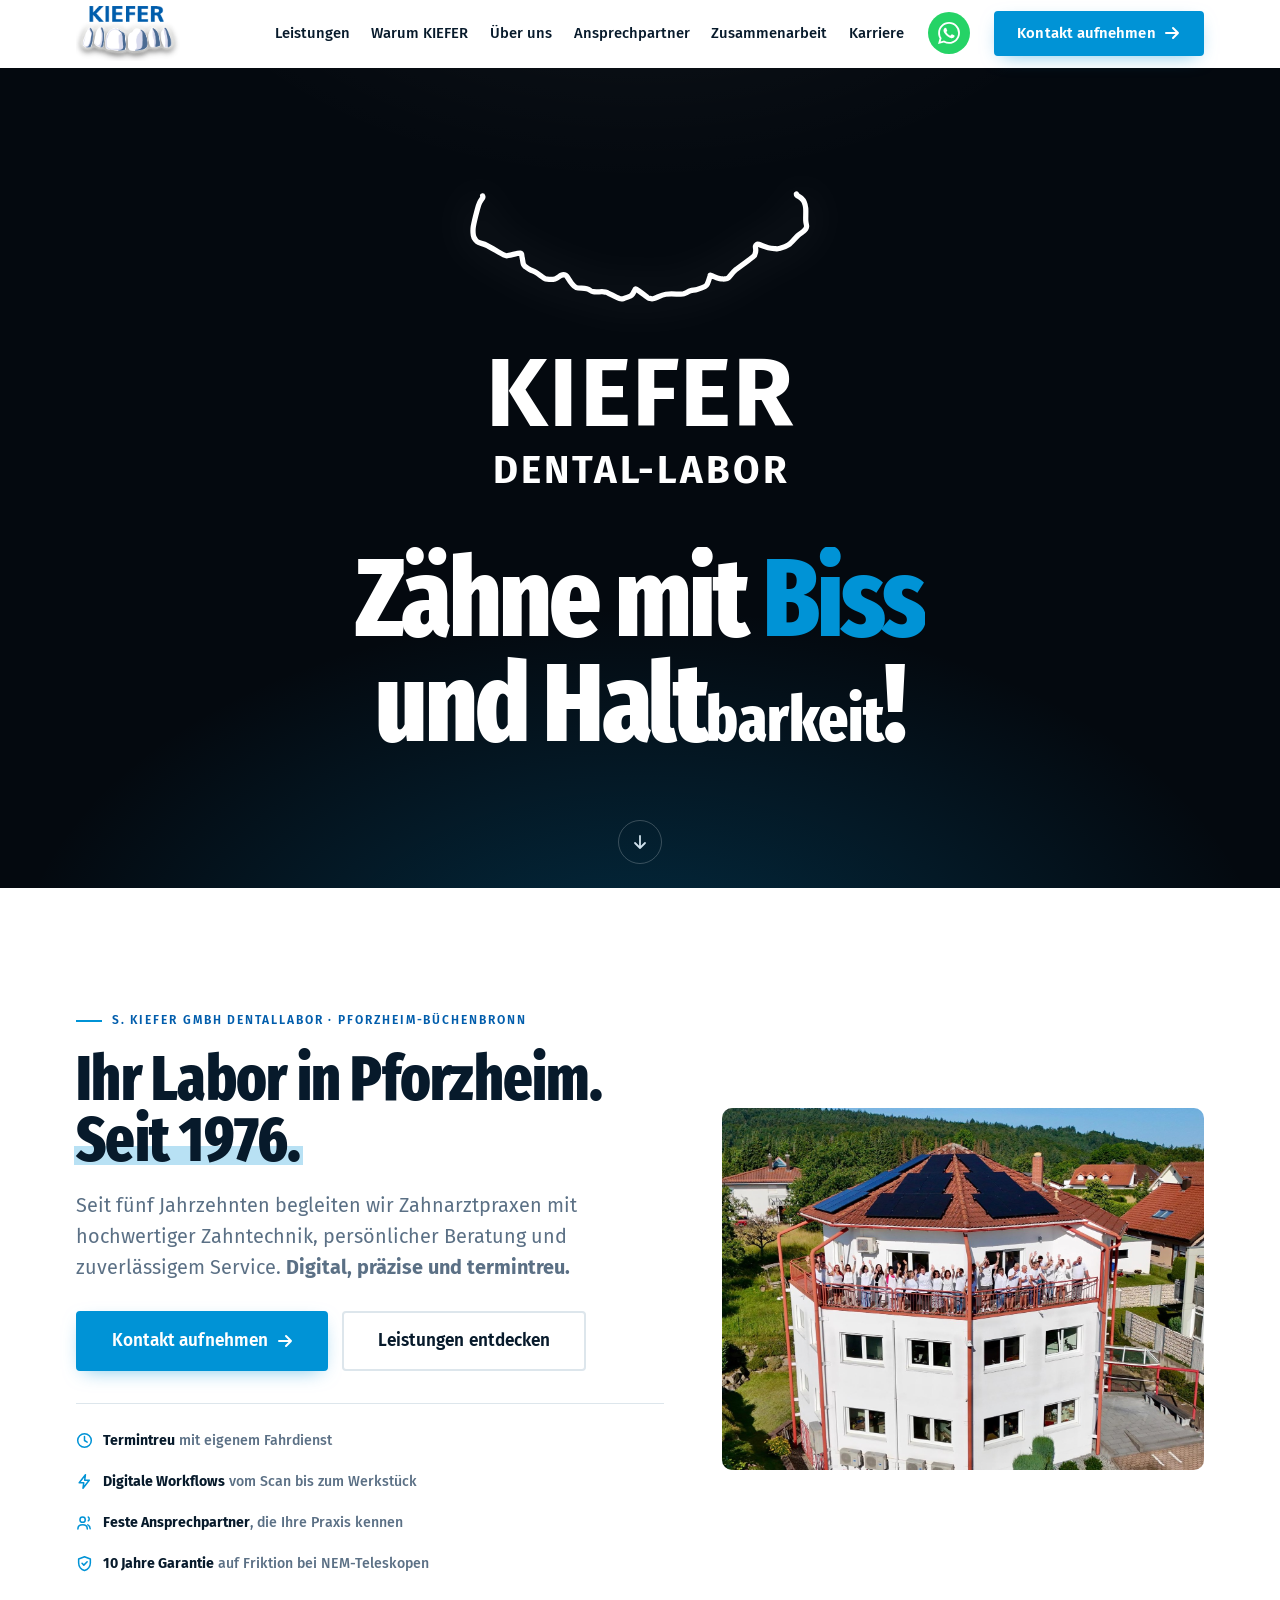
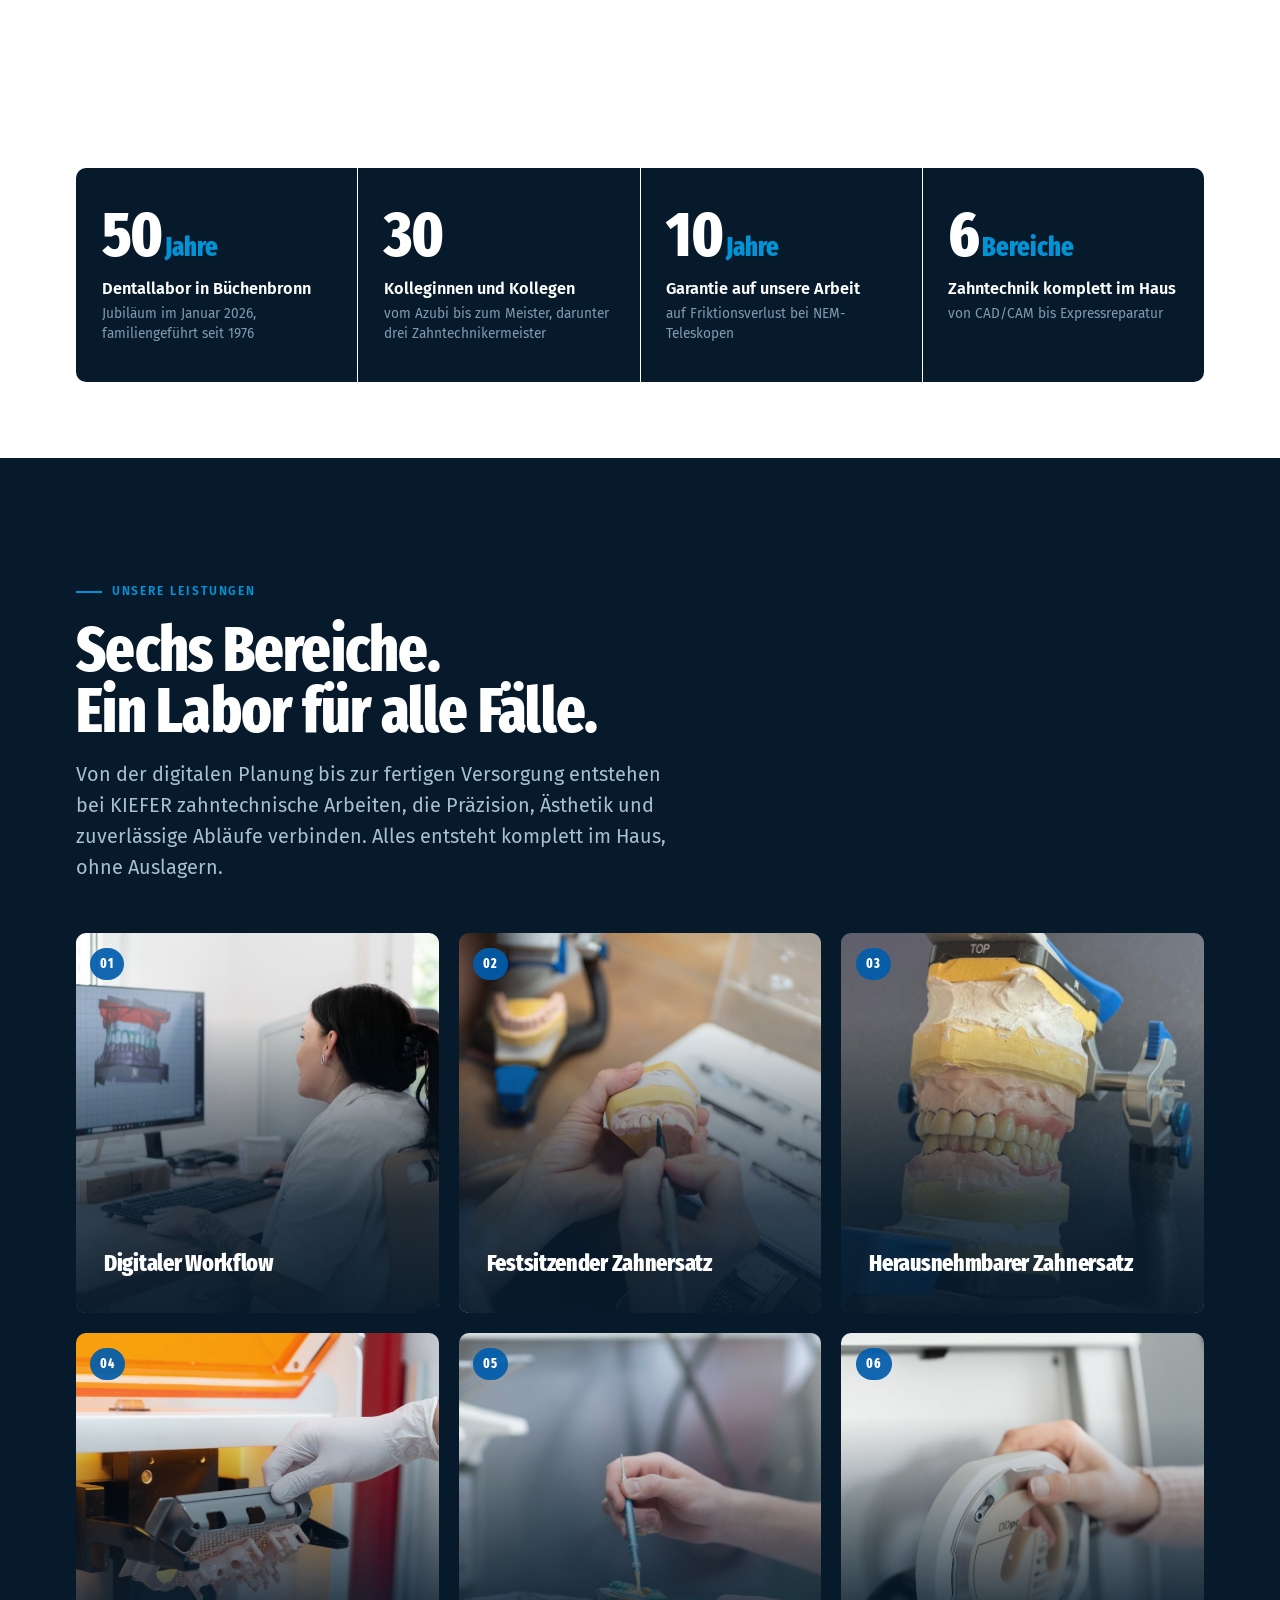
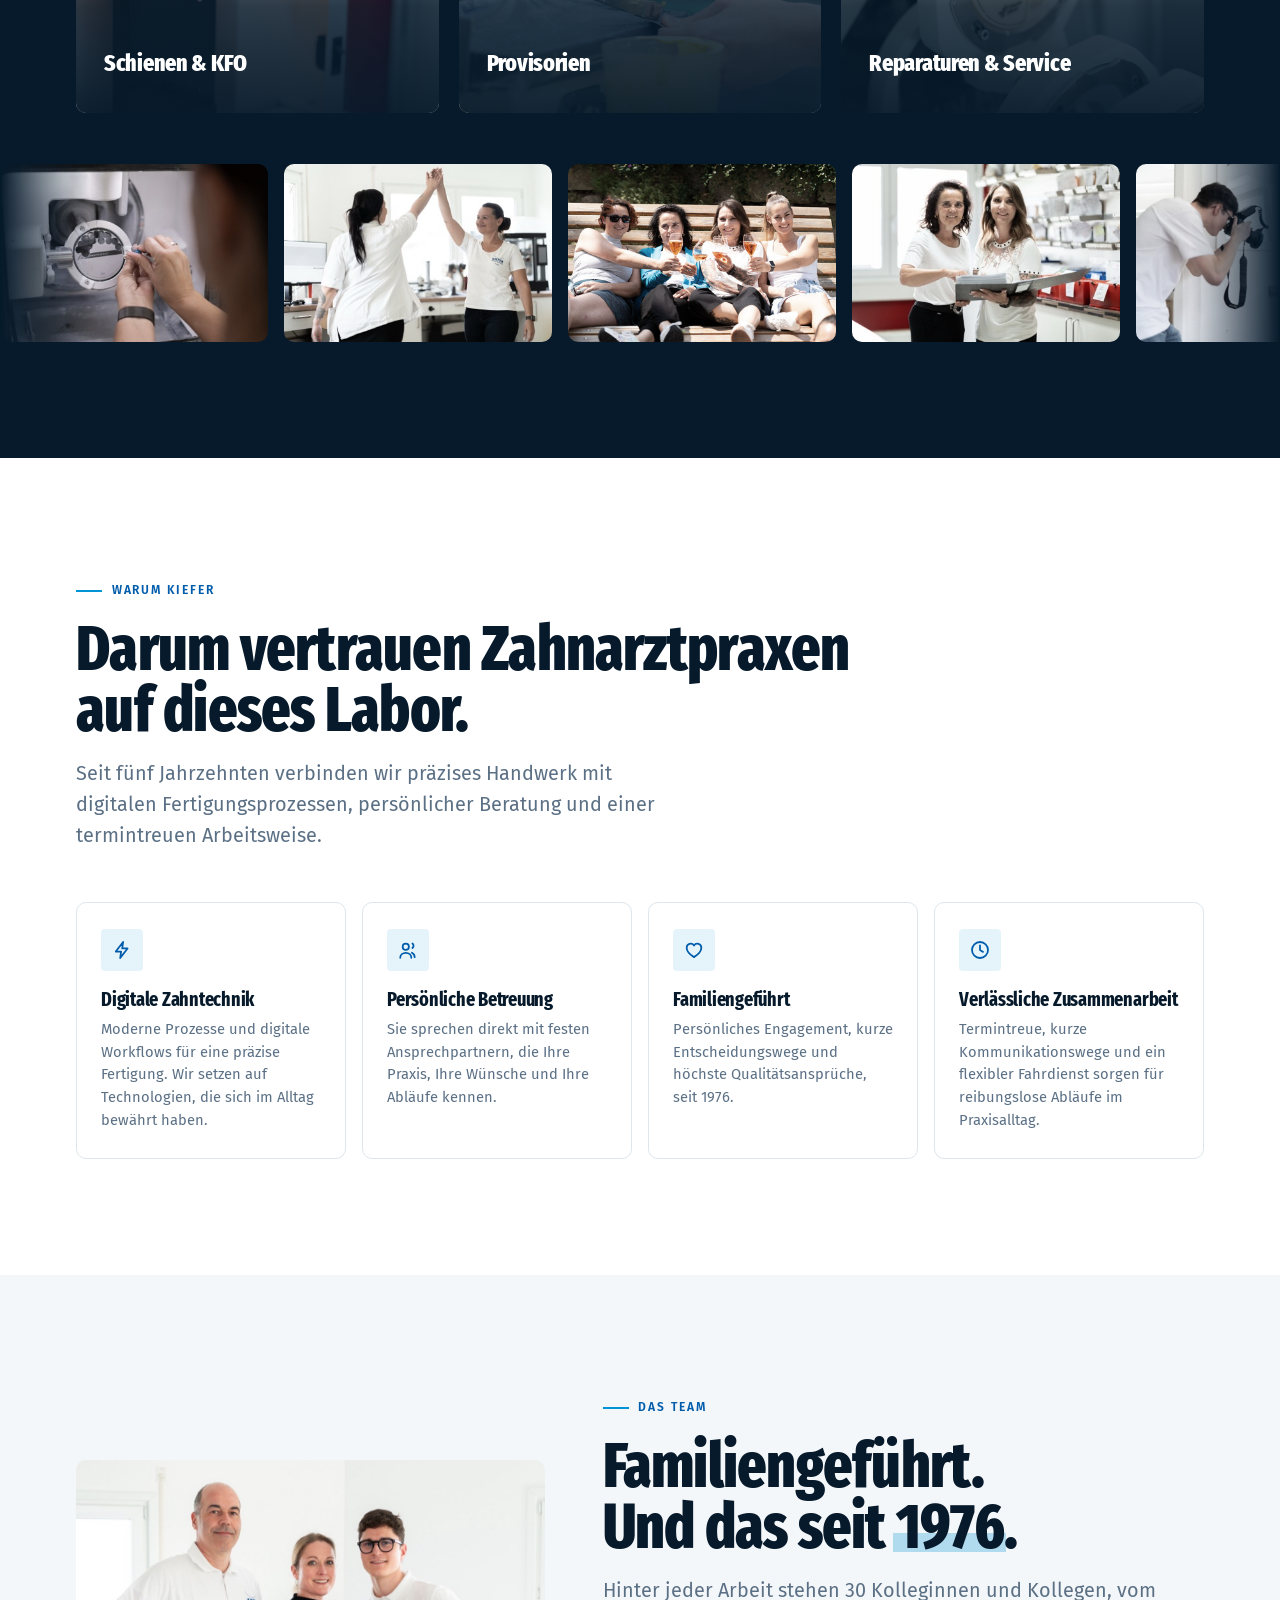
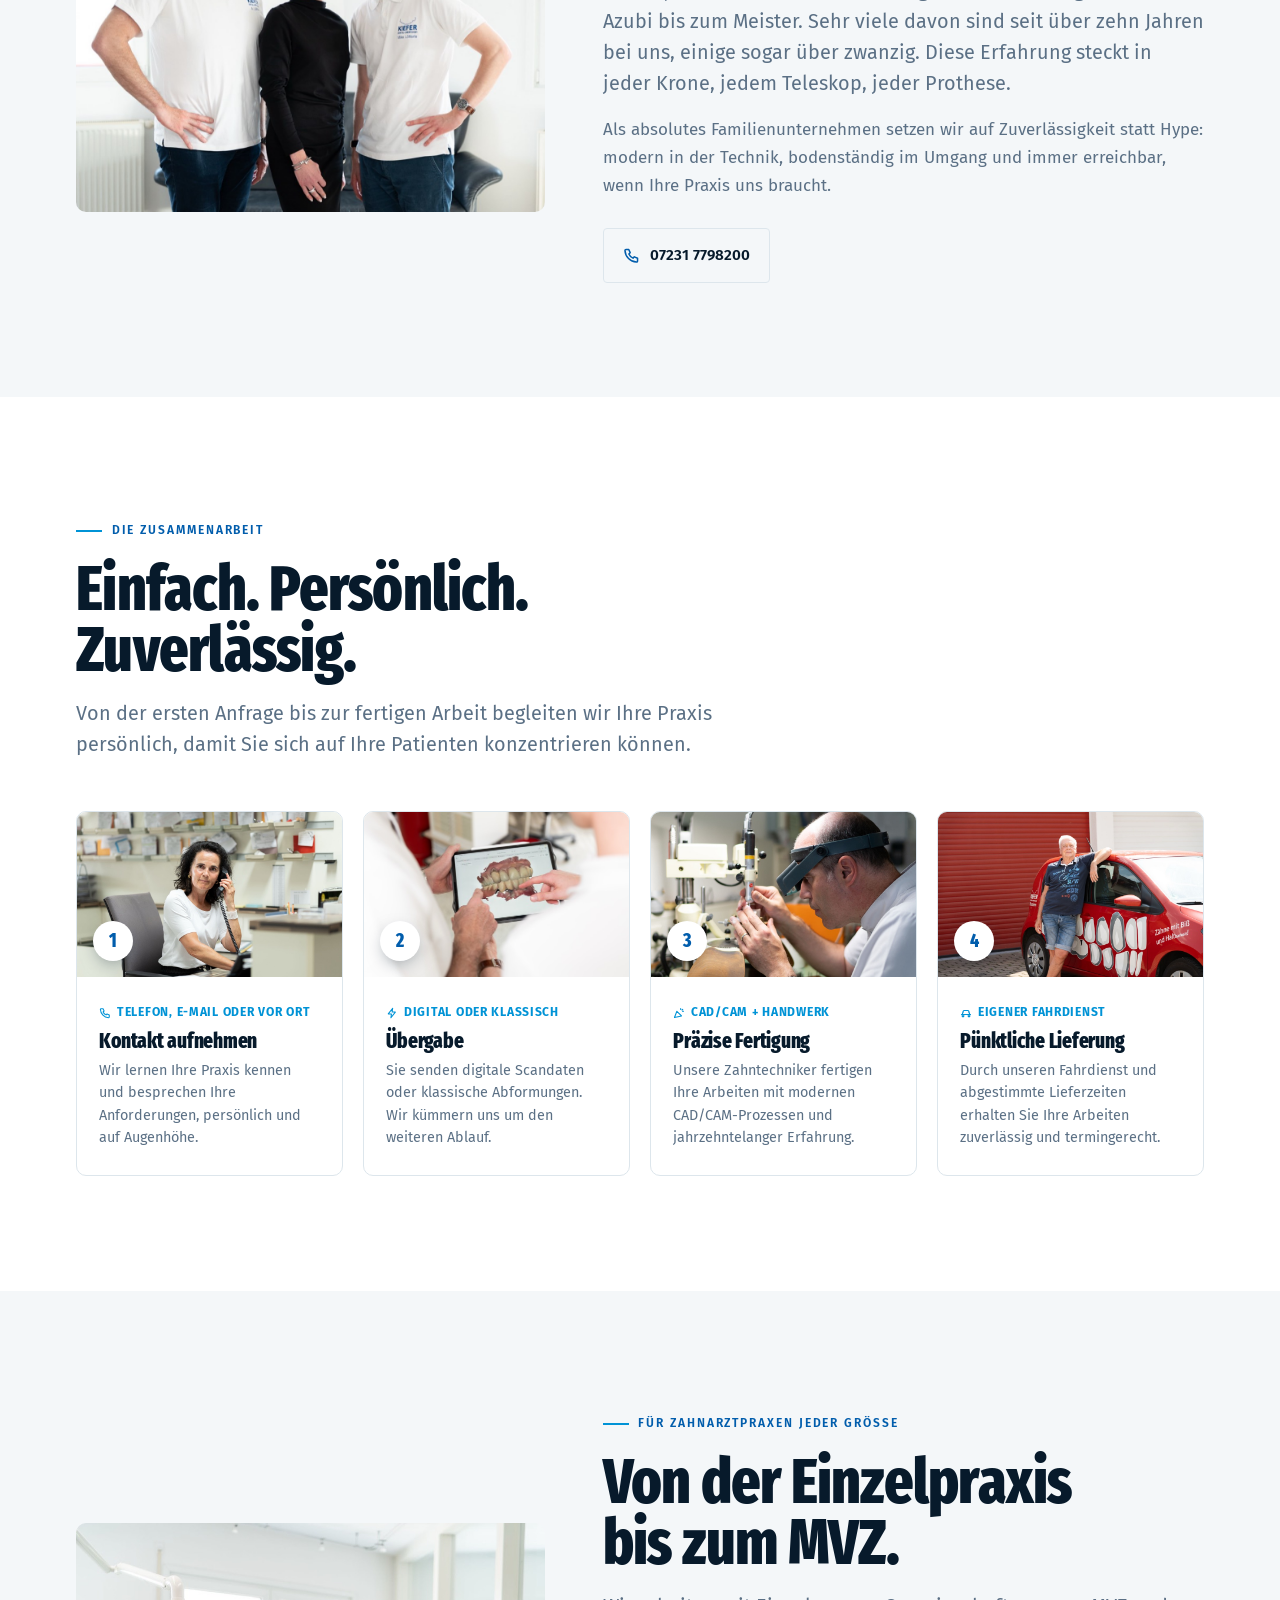
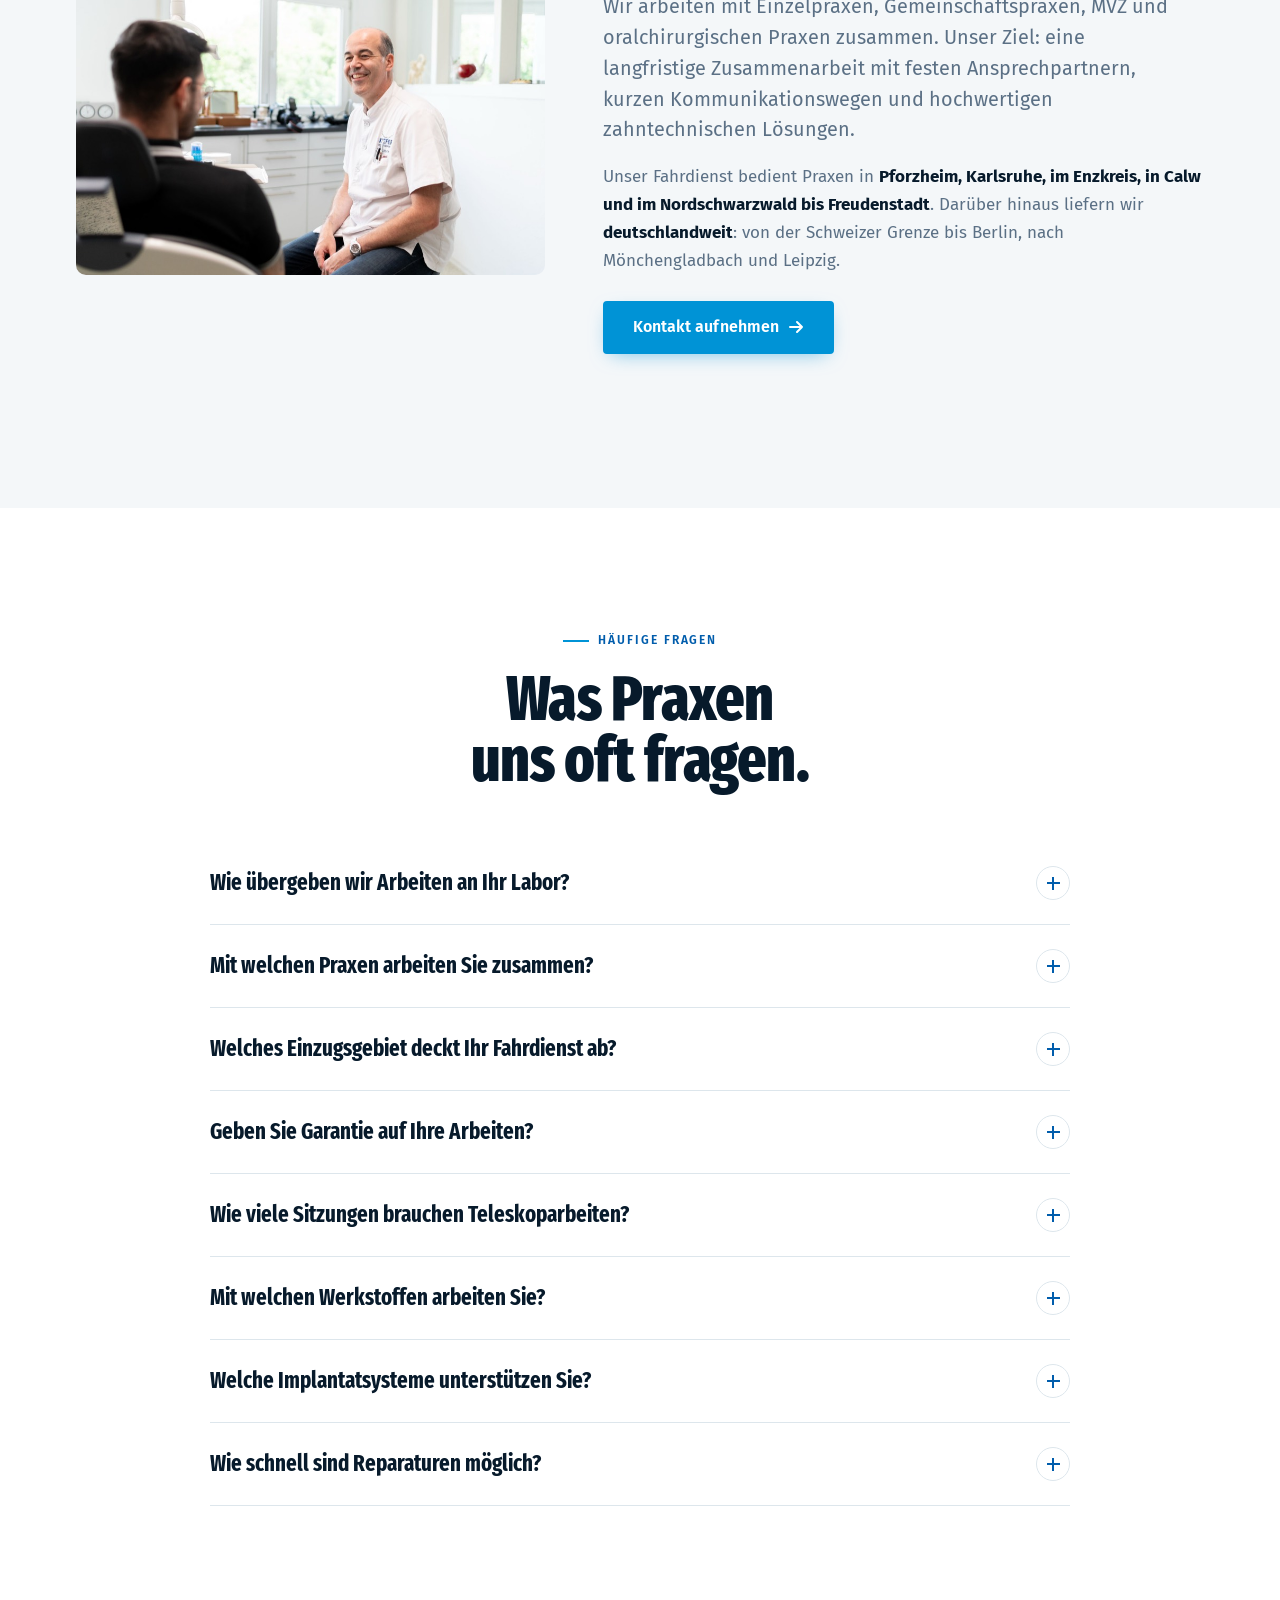
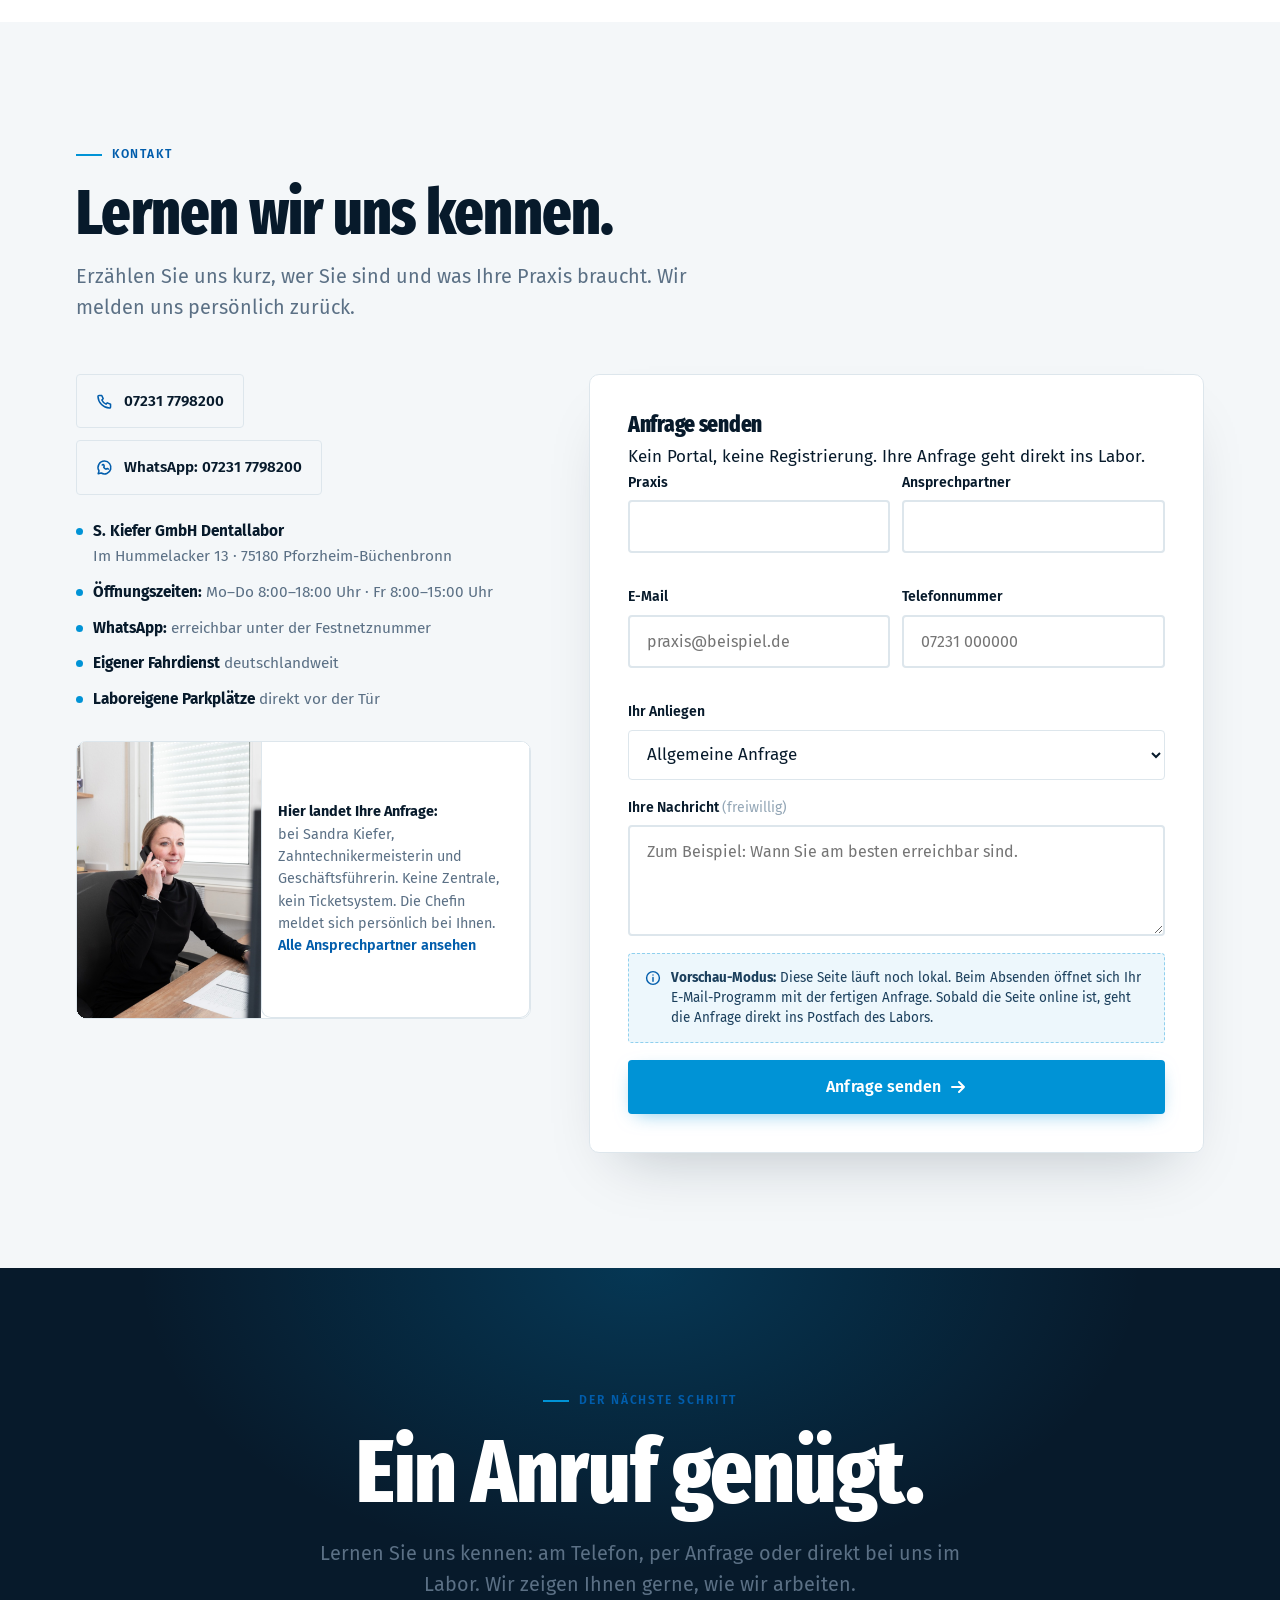
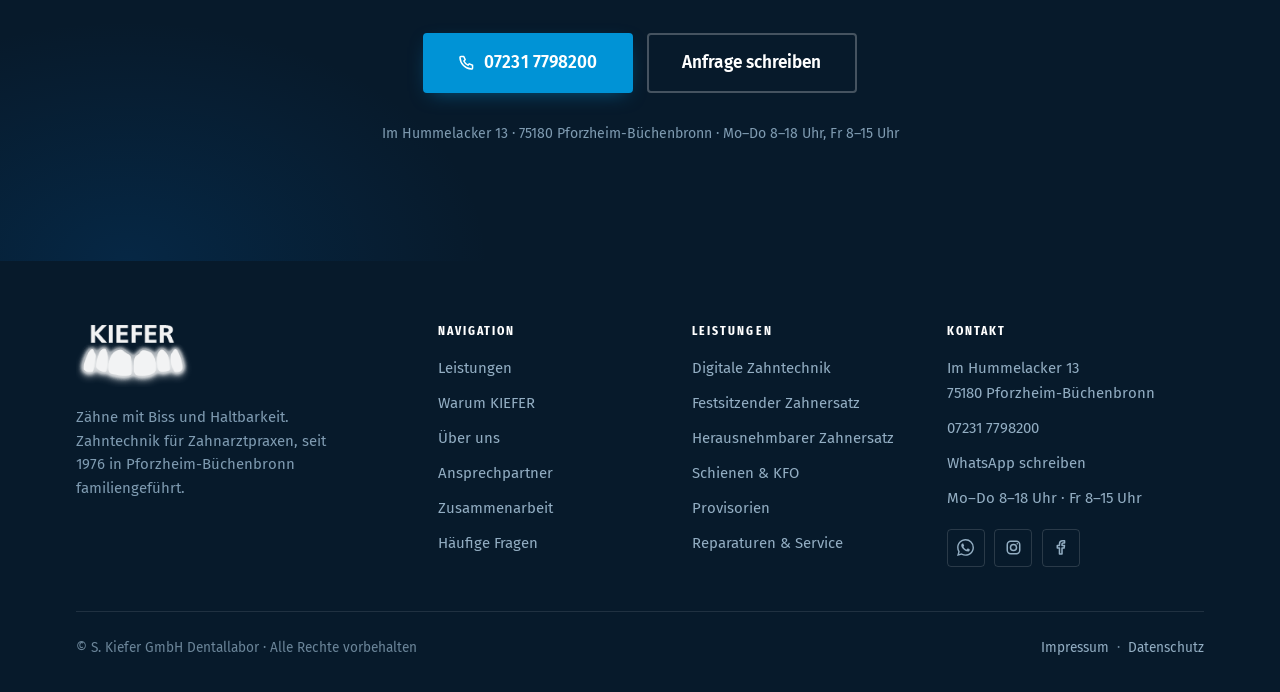
==== website/index.html @ 884252de "Einwilligung: Fusszeilen-Knopf wird ausgeblendet, solange es nichts einzustellen gibt" ====
<!DOCTYPE html>
<html lang="de">
<head>
<meta charset="utf-8">
<!-- Google Search Console: Bestaetigung ueber HTML-Tag.
     search.google.com/search-console -> Property hinzufuegen -> Praefix-URL ->
     "HTML-Tag" -> Code kopieren, unten eintragen, Zeile aktiv schalten, dann
     in der Search Console auf "Bestaetigen". Alternativ per DNS-Eintrag.
<meta name="google-site-verification" content="HIER-CODE-EINTRAGEN">
-->
<meta name="viewport" content="width=device-width, initial-scale=1">
<title>Dentallabor Pforzheim · S. Kiefer GmbH | Zahntechnik für Zahnarztpraxen</title>
<meta name="description" content="Dentallabor in Pforzheim seit 1976: digitaler Workflow, festsitzender und herausnehmbarer Zahnersatz, Schienen, Provisorien und Expressreparaturen. Eigener Fahrdienst für Praxen deutschlandweit.">
<meta name="robots" content="index, follow">
<link rel="canonical" href="https://www.dental-kiefer.de/">

<meta property="og:type" content="website">
<meta property="og:title" content="Dentallabor Pforzheim · S. Kiefer GmbH | Zahntechnik für Zahnarztpraxen">
<meta property="og:description" content="Seit 1976: hochwertige Zahntechnik, persönliche Beratung und zuverlässiger Service. Digital, präzise und termintreu.">
<meta property="og:locale" content="de_DE">
<meta property="og:site_name" content="S. Kiefer GmbH Dentallabor">
<meta name="twitter:card" content="summary_large_image">
<meta name="theme-color" content="#015dac">

<link rel="icon" href="assets/img/logo-kiefer.png" type="image/png">
<!-- Schriften sind als data:-URI in fonts.css eingebettet, die Seite rendert
     auch per file:// identisch wie später auf dem Server. -->
<link rel="stylesheet" href="assets/css/style.css">
<link rel="stylesheet" href="assets/css/einwilligung.css">
<script type="application/ld+json">
{
  "@context": "https://schema.org",
  "@graph": [
    {
      "@type": "LocalBusiness",
      "@id": "https://www.dental-kiefer.de/#organisation",
      "name": "S. Kiefer GmbH Dentallabor",
      "description": "Dentallabor in Pforzheim-Büchenbronn, seit 1976 familiengeführt. Zahntechnik für Zahnarztpraxen: digitaler Workflow mit CAD/CAM und 3D-Druck, festsitzender und herausnehmbarer Zahnersatz, Schienen und KFO, Provisorien, Reparaturen mit Fahrdienst.",
      "url": "https://www.dental-kiefer.de",
      "logo": "https://www.dental-kiefer.de/assets/img/logo-kiefer.png",
      "slogan": "Zähne mit Biss und Haltbarkeit",
      "telephone": "+49 7231 7798200",
      "foundingDate": "1976",
      "address": {
        "@type": "PostalAddress",
        "streetAddress": "Im Hummelacker 13",
        "addressLocality": "Pforzheim",
        "addressRegion": "BW",
        "postalCode": "75180",
        "addressCountry": "DE"
      },
      "openingHoursSpecification": [
        { "@type": "OpeningHoursSpecification", "dayOfWeek": ["Monday","Tuesday","Wednesday","Thursday"], "opens": "08:00", "closes": "18:00" },
        { "@type": "OpeningHoursSpecification", "dayOfWeek": "Friday", "opens": "08:00", "closes": "15:00" }
      ],
      "areaServed": ["Pforzheim","Karlsruhe","Enzkreis","Calw","Freudenstadt","Nordschwarzwald","Stuttgart","Mönchengladbach","Leipzig","Berlin","Deutschland"],
      "sameAs": [
        "https://www.instagram.com/dentallabor_s.kiefer_gmbh____/",
        "https://www.facebook.com/dentallabor.kiefer"
      ]
    },
    {
      "@type": "FAQPage",
      "mainEntity": [
        {
          "@type": "Question",
          "name": "Wie übergeben wir Arbeiten an das Labor?",
          "acceptedAnswer": { "@type": "Answer", "text": "Sie senden digitale Scandaten über Ihre Scanneranbindung oder klassische Abformungen. Unser Fahrdienst holt Arbeiten direkt in Ihrer Praxis ab, um den weiteren Ablauf kümmern wir uns." }
        },
        {
          "@type": "Question",
          "name": "Mit welchen Praxen arbeitet das Labor zusammen?",
          "acceptedAnswer": { "@type": "Answer", "text": "Wir arbeiten mit Einzelpraxen, Gemeinschaftspraxen, MVZ und oralchirurgischen Praxen zusammen, jeweils mit festen Ansprechpartnern und kurzen Kommunikationswegen." }
        },
        {
          "@type": "Question",
          "name": "Welches Einzugsgebiet deckt der Fahrdienst ab?",
          "acceptedAnswer": { "@type": "Answer", "text": "Unser eigener Fahrdienst bedient Zahnarztpraxen in Pforzheim, Karlsruhe, im Enzkreis, in Calw und im Nordschwarzwald bis Freudenstadt. Darüber hinaus liefern wir deutschlandweit: von der Schweizer Grenze bis Berlin, nach Mönchengladbach und Leipzig." }
        },
        {
          "@type": "Question",
          "name": "Gibt es eine Garantie auf die Arbeiten?",
          "acceptedAnswer": { "@type": "Answer", "text": "Auf den Friktionsverlust bei Teleskoparbeiten aus Nichtedelmetall geben wir 10 Jahre Garantie. Das ist in der Branche unüblich, und wir halten dieses Versprechen seit Jahren." }
        },
        {
          "@type": "Question",
          "name": "Wie viele Sitzungen brauchen Teleskoparbeiten?",
          "acceptedAnswer": { "@type": "Answer", "text": "Dank durchgängig digitalem Workflow sind Teleskoparbeiten bei uns in zwei Sitzungen möglich. Auf den Friktionsverlust bei NEM-Teleskopen geben wir 10 Jahre Garantie." }
        },
        {
          "@type": "Question",
          "name": "Mit welchen Werkstoffen arbeitet das Labor?",
          "acceptedAnswer": { "@type": "Answer", "text": "Hochgold, NEM, Titan, PEEK, Zirkon, Multilayer und e.max: die volle Werkstoffbandbreite in einem Labor, vom Intraoralscan bis zum fertigen Werkstück." }
        },
        {
          "@type": "Question",
          "name": "Welche Implantatsysteme werden unterstützt?",
          "acceptedAnswer": { "@type": "Answer", "text": "Wir fertigen Implantatprothetik auf nahezu allen gängigen Implantatsystemen: Implantatkronen, Implantatbrücken, individuelle Abutments sowie verschraubte und zementierte Lösungen." }
        },
        {
          "@type": "Question",
          "name": "Wie schnell sind Reparaturen möglich?",
          "acceptedAnswer": { "@type": "Answer", "text": "Reparaturen, Erweiterungen und Unterfütterungen erledigen wir mit kurzen Bearbeitungszeiten und Expressservice. Der Fahrdienst bringt die Arbeit direkt zurück in Ihre Praxis." }
        }
      ]
    }
  ]
}
</script>
<noscript><style>.rein,.rein-kind,.rein-kind>*{opacity:1!important;transform:none!important}.zeile span{transform:none!important}</style></noscript>
</head>
<body>
<a class="skip" href="#inhalt">Zum Inhalt springen</a>

<header class="kopf">
  <div class="kopf__innen">
    <a class="marke" href="index.html" aria-label="S. Kiefer GmbH Dentallabor, zur Startseite">
      <img src="assets/img/logo-kiefer.png" alt="S. Kiefer GmbH Dentallabor" width="104" height="56">
      <span class="marke__sub">Zähne mit Biss<br>&amp; Haltbarkeit</span>
    </a>

    <nav class="nav" aria-label="Hauptnavigation">
      <a href="#leistungen">Leistungen</a>
      <a href="#warum">Warum KIEFER</a>
      <a href="ueber-uns.html">Über uns</a>
      <a href="ansprechpartner.html">Ansprechpartner</a>
      <a href="#ablauf">Zusammenarbeit</a>
      <a title="Karriereseite folgt in Kürze">Karriere</a>
    </nav>

    <button class="burger" type="button" aria-label="Menü öffnen" aria-expanded="false">
      <span></span>
    </button>

    <a class="btn-wa" href="https://wa.me/4972317798200" target="_blank" rel="noopener" aria-label="WhatsApp öffnen"><svg viewBox="0 0 24 24" aria-hidden="true"><path d="M17.472 14.382c-.297-.149-1.758-.867-2.03-.967-.273-.099-.471-.148-.67.15-.197.297-.767.966-.94 1.164-.173.199-.347.223-.644.075-.297-.15-1.255-.463-2.39-1.475-.883-.788-1.48-1.761-1.653-2.059-.173-.297-.018-.458.13-.606.134-.133.298-.347.446-.52.149-.174.198-.298.298-.497.099-.198.05-.371-.025-.52-.075-.149-.669-1.612-.916-2.207-.242-.579-.487-.5-.669-.51-.173-.008-.371-.01-.57-.01-.198 0-.52.074-.792.372-.272.297-1.04 1.016-1.04 2.479 0 1.462 1.065 2.875 1.213 3.074.149.198 2.096 3.2 5.077 4.487.709.306 1.262.489 1.694.625.712.227 1.36.195 1.871.118.571-.085 1.758-.719 2.006-1.413.248-.694.248-1.289.173-1.413-.074-.124-.272-.198-.57-.347m-5.421 7.403h-.004a9.87 9.87 0 0 1-5.031-1.378l-.361-.214-3.741.982.998-3.648-.235-.374a9.86 9.86 0 0 1-1.51-5.26c.001-5.45 4.436-9.884 9.888-9.884 2.64 0 5.122 1.03 6.988 2.898a9.825 9.825 0 0 1 2.893 6.994c-.003 5.45-4.437 9.884-9.885 9.884m8.413-18.297A11.815 11.815 0 0 0 12.05 0C5.495 0 .16 5.335.157 11.892c0 2.096.547 4.142 1.588 5.945L.057 24l6.305-1.654a11.882 11.882 0 0 0 5.683 1.448h.005c6.554 0 11.89-5.335 11.893-11.893a11.821 11.821 0 0 0-3.48-8.413Z"/></svg></a>
    <a class="btn btn--cta" href="#kontakt">Kontakt aufnehmen <svg class="pfeil" width="16" height="16" viewBox="0 0 16 16" fill="none" aria-hidden="true"><path d="M2 8h12M9 3l5 5-5 5" stroke="currentColor" stroke-width="2" stroke-linecap="round" stroke-linejoin="round"/></svg></a>
  </div>
  <div class="fortschritt"></div>
</header>
<main id="inhalt">

<!-- ================= HERO ================= -->
<section class="hero hero--marke">
  <div class="bahn">
    <div class="marke-gross">
      <svg class="marke-gross__schwung" viewBox="-10 -10 1020 399" aria-hidden="true" focusable="false"><path d="M81.8 48.1 C81.9 48.8 83.5 49.7 82.2 52.7 C80.8 55.8 76.2 61.2 73.8 66.4 C71.4 71.6 70.7 73.4 68.0 83.9 C65.2 94.4 59.0 117.9 57.2 129.5 C55.4 141.1 56.4 147.6 57.4 153.5 C58.4 159.5 60.8 161.9 63.1 165.0 C65.4 168.0 65.9 169.3 71.1 171.8 C76.3 174.4 83.3 174.7 94.4 180.2 C105.5 185.7 128.5 200.5 137.9 204.9 C147.4 209.2 143.7 207.1 151.0 206.4 C158.3 205.6 175.8 199.5 181.8 200.3 C187.7 201.1 185.3 206.4 186.7 211.3 C188.1 216.2 188.6 225.3 190.3 229.7 C192.0 234.0 193.9 234.7 197.0 237.3 C200.0 239.8 204.1 242.4 208.6 244.8 C213.1 247.1 217.9 247.9 223.9 251.4 C230.0 255.0 239.7 263.1 244.6 266.1 C249.6 269.1 248.6 269.1 253.6 269.5 C258.5 270.0 268.1 270.5 274.3 268.7 C280.6 266.9 286.8 260.7 291.0 258.9 C295.2 257.1 297.1 257.4 299.6 257.9 C302.0 258.3 302.5 257.8 305.6 261.6 C308.7 265.4 314.1 275.5 318.3 280.5 C322.5 285.6 325.1 289.6 330.8 291.9 C336.5 294.1 347.0 293.0 352.5 293.8 C357.9 294.6 359.6 295.0 363.4 296.5 C367.3 298.0 368.9 301.5 375.6 302.6 C382.3 303.7 396.9 302.3 403.5 302.9 C410.1 303.5 408.1 303.3 415.1 306.3 C422.1 309.2 437.8 318.6 445.4 320.8 C452.9 323.0 455.5 320.6 460.4 319.5 C465.3 318.4 471.2 315.9 474.6 314.1 C478.0 312.2 478.8 310.8 480.7 308.3 C482.6 305.8 484.3 300.8 486.0 298.8 C487.7 296.9 485.2 293.4 490.9 296.6 C496.6 299.7 514.3 313.9 520.2 317.9 C526.1 321.9 523.2 320.0 526.1 320.4 C528.9 320.9 530.0 322.6 537.1 320.8 C544.2 318.9 556.8 311.3 568.7 309.4 C580.5 307.4 600.1 309.4 608.3 309.1 C616.5 308.8 613.7 308.9 618.0 307.4 C622.3 306.0 628.5 302.2 634.1 300.4 C639.7 298.7 645.2 298.8 651.6 296.9 C658.0 295.0 667.9 291.6 672.5 289.0 C677.1 286.3 677.0 285.6 679.3 280.9 C681.6 276.2 684.8 264.5 686.3 260.9 C687.9 257.3 684.9 258.3 688.5 259.3 C692.0 260.4 702.9 265.6 707.8 267.1 C712.6 268.7 714.6 268.4 717.5 268.7 C720.4 268.9 722.3 269.3 725.2 268.7 C728.1 268.2 730.3 269.7 735.1 265.6 C740.0 261.6 743.5 253.7 754.2 244.6 C765.0 235.4 791.1 217.8 799.7 210.6 C808.3 203.3 804.6 204.0 805.9 201.1 C807.2 198.2 807.4 196.4 807.5 193.2 C807.7 190.0 806.3 184.4 806.7 181.8 C807.2 179.1 808.6 178.0 810.1 177.2 C811.6 176.4 810.7 175.6 815.8 177.0 C820.9 178.5 833.4 183.9 840.6 185.8 C847.9 187.6 854.8 187.9 859.5 188.3 C864.2 188.7 863.1 189.8 868.9 188.1 C874.7 186.4 885.9 184.1 894.2 178.4 C902.5 172.7 912.0 160.1 918.8 154.0 C925.5 148.0 931.0 145.0 934.5 142.1 C938.0 139.1 938.5 138.6 939.8 136.4 C941.1 134.2 942.5 132.7 942.6 128.9 C942.7 125.1 940.7 121.7 940.3 113.7 C939.9 105.7 940.9 89.1 940.2 80.9 C939.5 72.7 937.9 68.7 936.1 64.5 C934.2 60.2 932.4 58.2 929.2 55.2 C926.0 52.2 919.1 48.5 916.8 46.4 C914.6 44.4 915.8 43.4 915.6 42.9" fill="none" stroke="currentColor" stroke-width="14" stroke-linecap="round" stroke-linejoin="round"/></svg>
      <span class="marke-gross__wort">KIEFER</span>
      <span class="marke-gross__sub">Dental-Labor</span>
    </div>

    <h1 class="hero__titel">
      <span class="zeile"><span>Zähne mit <em class="hl">Biss</em></span></span>
      <span class="zeile"><span>und Halt<span class="klein">barkeit</span>!</span></span>
    </h1>
  </div>
  <a class="hero__scroll" href="#einstieg" aria-label="Weiter zur Seite"><svg width="18" height="18" viewBox="0 0 18 18" fill="none" stroke="currentColor" stroke-width="1.8" stroke-linecap="round" stroke-linejoin="round" aria-hidden="true"><path d="M9 3v12M4 10l5 5 5-5"/></svg></a>
</section>

<!-- ================= EINSTIEG: Foto von uns + Text (Wunsch Sandra Kiefer 02.09.2026) ================= -->
<section class="sektion" id="einstieg">
  <div class="bahn">
    <div class="person person--bild-rechts rein">
      <div class="person__bild">
        <img src="assets/img/kunde-08-luftbild-balkon.jpg" alt="Das Team der S. Kiefer GmbH Dentallabor auf dem Balkon des Labors in Pforzheim-Büchenbronn" width="1500" height="1427" loading="lazy" decoding="async" style="object-position:50% 36%">
      </div>
      <div>
        <span class="kicker">S. Kiefer GmbH Dentallabor · Pforzheim-Büchenbronn</span>
        <h2 class="t-xl">Ihr Labor in Pforzheim.<br><span class="markiert">Seit 1976.</span></h2>
        <p class="lead hero__lead">
          Seit fünf Jahrzehnten begleiten wir Zahnarztpraxen mit hochwertiger Zahntechnik,
          persönlicher Beratung und zuverlässigem Service.
          <b>Digital, präzise und termintreu.</b>
        </p>

        <div class="hero__cta">
          <a class="btn btn--cta btn--gross" href="#kontakt">Kontakt aufnehmen <svg class="pfeil" width="16" height="16" viewBox="0 0 16 16" fill="none" aria-hidden="true"><path d="M2 8h12M9 3l5 5-5 5" stroke="currentColor" stroke-width="2" stroke-linecap="round" stroke-linejoin="round"/></svg></a>
          <a class="btn btn--geist btn--gross" href="#leistungen">Leistungen entdecken</a>
        </div>

        <div class="hero__beleg">
          <span class="beleg"><svg width="17" height="17" viewBox="0 0 18 18" fill="none" stroke="currentColor" stroke-width="1.6" stroke-linecap="round" stroke-linejoin="round" aria-hidden="true"><circle cx="9" cy="9" r="7.2"/><path d="M9 4.8V9l2.8 1.7"/></svg><span><b>Termintreu</b> mit eigenem Fahrdienst</span></span>
          <span class="beleg"><svg width="17" height="17" viewBox="0 0 18 18" fill="none" stroke="currentColor" stroke-width="1.6" stroke-linecap="round" stroke-linejoin="round" aria-hidden="true"><path d="M10 1.8 3.4 10.4h4.8l-.8 5.8 6.6-8.6H9.2z"/></svg><span><b>Digitale Workflows</b> vom Scan bis zum Werkstück</span></span>
          <span class="beleg"><svg width="17" height="17" viewBox="0 0 18 18" fill="none" stroke="currentColor" stroke-width="1.6" stroke-linecap="round" stroke-linejoin="round" aria-hidden="true"><circle cx="7" cy="6" r="2.8"/><path d="M2 16c0-2.8 2.2-4.5 5-4.5s5 1.7 5 4.5M13 7.2a2.5 2.5 0 0 0 0-4M15 15.5c0-2-1-3.3-2.5-4"/></svg><span><b>Feste Ansprechpartner</b>, die Ihre Praxis kennen</span></span>
          <span class="beleg"><svg width="17" height="17" viewBox="0 0 18 18" fill="none" stroke="currentColor" stroke-width="1.6" stroke-linecap="round" stroke-linejoin="round" aria-hidden="true"><path d="M9 1.8 2.8 4.2v4.4c0 3.6 2.6 6.9 6.2 7.8 3.6-.9 6.2-4.2 6.2-7.8V4.2z"/><path d="m6.4 8.8 1.9 1.9 3.5-3.6"/></svg><span><b>10 Jahre Garantie</b> auf Friktion bei NEM-Teleskopen</span></span>
        </div>
      </div>
    </div>
  </div>
</section>

<!-- ================= KENNZAHLEN ================= -->
<section class="sektion sektion--eng">
  <div class="bahn">
    <div class="zahlen rein" data-zaehler>
      <div class="zahl">
        <div class="zahl__wert"><span data-wert="50">0</span><span class="suffix">Jahre</span></div>
        <div class="zahl__label">Dentallabor in Büchenbronn</div>
        <div class="zahl__sub">Jubiläum im Januar 2026, familiengeführt seit 1976</div>
      </div>      <div class="zahl">
        <div class="zahl__wert"><span data-wert="30">0</span><span class="suffix"></span></div>
        <div class="zahl__label">Kolleginnen und Kollegen</div>
        <div class="zahl__sub">vom Azubi bis zum Meister, darunter drei Zahntechnikermeister</div>
      </div>      <div class="zahl">
        <div class="zahl__wert"><span data-wert="10">0</span><span class="suffix">Jahre</span></div>
        <div class="zahl__label">Garantie auf unsere Arbeit</div>
        <div class="zahl__sub">auf Friktionsverlust bei NEM-Teleskopen</div>
      </div>      <div class="zahl">
        <div class="zahl__wert"><span data-wert="6">0</span><span class="suffix">Bereiche</span></div>
        <div class="zahl__label">Zahntechnik komplett im Haus</div>
        <div class="zahl__sub">von CAD/CAM bis Expressreparatur</div>
      </div>
    </div>
  </div>
</section>

<!-- ================= LEISTUNGEN ================= -->
<section class="sektion sektion--dunkel" id="leistungen">
  <div class="bahn">
    <div class="kopfzeile rein">
      <div>
        <span class="kicker">Unsere Leistungen</span>
        <h2 class="t-xl">Sechs Bereiche.<br>Ein Labor für alle Fälle.</h2>
        <p class="lead">Von der digitalen Planung bis zur fertigen Versorgung entstehen bei KIEFER
        zahntechnische Arbeiten, die Präzision, Ästhetik und zuverlässige Abläufe verbinden.
        Alles entsteht komplett im Haus, ohne Auslagern.</p>
      </div>
    </div>

    <div class="technik rein-kind">
        <article class="tech" tabindex="0">
          <span class="tech__nr">01</span>
          <img src="assets/img/leistung-digital.jpg" alt="Zahntechnikerin konstruiert Zahnersatz am CAD-Bildschirm" width="1000" height="667" loading="lazy" decoding="async">
          <div class="tech__innen">
            <h3 class="tech__titel">Digitaler Workflow</h3>
            <p class="tech__text">Vom Intraoralscan zu gedruckten Arbeitsmodellen, individuellen Abutments und gefrästem Zahnersatz: alles inhouse.
            <a class="tech__link" href="leistungen/digitale-zahntechnik.html">Zur Detailseite <svg width="14" height="14" viewBox="0 0 16 16" fill="none" aria-hidden="true"><path d="M2 8h12M9 3l5 5-5 5" stroke="currentColor" stroke-width="2" stroke-linecap="round" stroke-linejoin="round"/></svg></a></p>
          </div>
        </article>        <article class="tech" tabindex="0">
          <span class="tech__nr">02</span>
          <img src="assets/img/leistung-vollkeramik.jpg" alt="Zahntechnikerin arbeitet an vollkeramischen Frontzahnkronen mit Farbmustern" width="1000" height="667" loading="lazy" decoding="async">
          <div class="tech__innen">
            <h3 class="tech__titel">Festsitzender Zahnersatz</h3>
            <p class="tech__text">Kronen, Brücken, Inlays, Veneers sowie Implantatkronen und -brücken. In Zirkon mit individueller Schichtung, Vollzirkon, e.max, Hochgold, NEM oder Titan.
            <a class="tech__link" href="leistungen/festsitzender-zahnersatz.html">Zur Detailseite <svg width="14" height="14" viewBox="0 0 16 16" fill="none" aria-hidden="true"><path d="M2 8h12M9 3l5 5-5 5" stroke="currentColor" stroke-width="2" stroke-linecap="round" stroke-linejoin="round"/></svg></a></p>
          </div>
        </article>        <article class="tech" tabindex="0">
          <span class="tech__nr">03</span>
          <img src="assets/img/kunde-01-artikulator.jpg" alt="Prothese im Artikulator im Dentallabor Kiefer" width="750" height="1000" loading="lazy" decoding="async">
          <div class="tech__innen">
            <h3 class="tech__titel">Herausnehmbarer Zahnersatz</h3>
            <p class="tech__text">Teleskope aus NEM, Titan, Zirkon oder PEEK, auch auf Implantaten. Dazu Locator-, Steg- und Geschiebearbeiten, Modellguss, Flex-Prothesen und individuelle Totalprothetik. Mit 10 Jahren Garantie auf die Friktion bei NEM-Teleskopen.
            <a class="tech__link" href="leistungen/herausnehmbarer-zahnersatz.html">Zur Detailseite <svg width="14" height="14" viewBox="0 0 16 16" fill="none" aria-hidden="true"><path d="M2 8h12M9 3l5 5-5 5" stroke="currentColor" stroke-width="2" stroke-linecap="round" stroke-linejoin="round"/></svg></a></p>
          </div>
        </article>        <article class="tech" tabindex="0">
          <span class="tech__nr">04</span>
          <img src="assets/img/leistung-schienen.jpg" alt="3D-gedruckte dentale Werkstücke im Dentallabor Kiefer" width="667" height="1000" loading="lazy" decoding="async">
          <div class="tech__innen">
            <h3 class="tech__titel">Schienen &amp; KFO</h3>
            <p class="tech__text">Gefräste Aufbiss-, Michigan-, Tanner- und Knirscherschienen, Schnarcher- und Protrusionsschienen (TAP), Retentions- und Münchnerschienen, Bohrschablonen sowie herausnehmbare KFO.
            <a class="tech__link" href="leistungen/schienen-kfo.html">Zur Detailseite <svg width="14" height="14" viewBox="0 0 16 16" fill="none" aria-hidden="true"><path d="M2 8h12M9 3l5 5-5 5" stroke="currentColor" stroke-width="2" stroke-linecap="round" stroke-linejoin="round"/></svg></a></p>
          </div>
        </article>        <article class="tech" tabindex="0">
          <span class="tech__nr">05</span>
          <img class="bild--oben" src="assets/img/leistung-provisorien.jpg" alt="Feine Modellierarbeit mit dem Instrument im Dentallabor Kiefer" width="667" height="1000" loading="lazy" decoding="async">
          <div class="tech__innen">
            <h3 class="tech__titel">Provisorien</h3>
            <p class="tech__text">Eierschalenprovisorien, gefräste Provisorien und die Reiseprothese: schnelle, passgenaue Lösungen für die Übergangszeit.
            <a class="tech__link" href="leistungen/provisorien.html">Zur Detailseite <svg width="14" height="14" viewBox="0 0 16 16" fill="none" aria-hidden="true"><path d="M2 8h12M9 3l5 5-5 5" stroke="currentColor" stroke-width="2" stroke-linecap="round" stroke-linejoin="round"/></svg></a></p>
          </div>
        </article>        <article class="tech" tabindex="0">
          <span class="tech__nr">06</span>
          <img src="assets/img/kunde-04-fraese-ronde.jpg" alt="Zirkon-Ronde wird in die Fräsmaschine des Dentallabors Kiefer eingesetzt" width="1000" height="667" loading="lazy" decoding="async">
          <div class="tech__innen">
            <h3 class="tech__titel">Reparaturen &amp; Service</h3>
            <p class="tech__text">Reparaturen, Erweiterungen und Unterfütterungen, mit Expressservice und eigenem Fahrdienst. So bleibt Ihre Praxis handlungsfähig.
            <a class="tech__link" href="leistungen/reparaturen-service.html">Zur Detailseite <svg width="14" height="14" viewBox="0 0 16 16" fill="none" aria-hidden="true"><path d="M2 8h12M9 3l5 5-5 5" stroke="currentColor" stroke-width="2" stroke-linecap="round" stroke-linejoin="round"/></svg></a></p>
          </div>
        </article>
    </div>
  </div>

  <div class="laufband" style="margin-top:clamp(2.5rem,4vw,3.5rem)" aria-hidden="true">
    <div class="laufband__spur">
      <img src="assets/img/band-1.jpg" alt="" width="268" height="178" decoding="async"><img src="assets/img/band-2.jpg" alt="" width="268" height="178" decoding="async"><img src="assets/img/band-13.jpg" alt="" width="268" height="178" decoding="async"><img src="assets/img/band-4.jpg" alt="" width="268" height="178" decoding="async"><img src="assets/img/band-5.jpg" alt="" width="268" height="178" decoding="async"><img src="assets/img/band-6.jpg" alt="" width="268" height="178" decoding="async"><img src="assets/img/band-7.jpg" alt="" width="268" height="178" decoding="async"><img src="assets/img/band-8.jpg" alt="" width="268" height="178" decoding="async"><img src="assets/img/band-14.jpg" alt="" width="268" height="178" decoding="async"><img src="assets/img/band-10.jpg" alt="" width="268" height="178" decoding="async"><img src="assets/img/band-11.jpg" alt="" width="268" height="178" decoding="async"><img src="assets/img/band-12.jpg" alt="" width="268" height="178" decoding="async"><img src="assets/img/band-1.jpg" alt="" width="268" height="178" decoding="async"><img src="assets/img/band-2.jpg" alt="" width="268" height="178" decoding="async"><img src="assets/img/band-13.jpg" alt="" width="268" height="178" decoding="async"><img src="assets/img/band-4.jpg" alt="" width="268" height="178" decoding="async"><img src="assets/img/band-5.jpg" alt="" width="268" height="178" decoding="async"><img src="assets/img/band-6.jpg" alt="" width="268" height="178" decoding="async"><img src="assets/img/band-7.jpg" alt="" width="268" height="178" decoding="async"><img src="assets/img/band-8.jpg" alt="" width="268" height="178" decoding="async"><img src="assets/img/band-14.jpg" alt="" width="268" height="178" decoding="async"><img src="assets/img/band-10.jpg" alt="" width="268" height="178" decoding="async"><img src="assets/img/band-11.jpg" alt="" width="268" height="178" decoding="async"><img src="assets/img/band-12.jpg" alt="" width="268" height="178" decoding="async">
    </div>
  </div>
</section>

<!-- ================= WARUM KIEFER ================= -->
<section class="sektion" id="warum">
  <div class="bahn">
    <div class="kopfzeile rein">
      <div>
        <span class="kicker">Warum KIEFER</span>
        <h2 class="t-xl">Darum vertrauen Zahnarztpraxen<br>auf dieses Labor.</h2>
        <p class="lead">Seit fünf Jahrzehnten verbinden wir präzises Handwerk mit digitalen
        Fertigungsprozessen, persönlicher Beratung und einer termintreuen Arbeitsweise.</p>
      </div>
    </div>

    <div class="karten rein-kind">
      <div class="karte">
        <div class="karte__icon"><svg width="20" height="20" viewBox="0 0 18 18" fill="none" stroke="currentColor" stroke-width="1.6" stroke-linecap="round" stroke-linejoin="round" aria-hidden="true"><path d="M10 1.8 3.4 10.4h4.8l-.8 5.8 6.6-8.6H9.2z"/></svg></div>
        <h3 class="karte__titel">Digitale Zahntechnik</h3>
        <p class="karte__text">Moderne Prozesse und digitale Workflows für eine präzise Fertigung. Wir setzen auf Technologien, die sich im Alltag bewährt haben.</p>
      </div>
      <div class="karte">
        <div class="karte__icon"><svg width="20" height="20" viewBox="0 0 18 18" fill="none" stroke="currentColor" stroke-width="1.6" stroke-linecap="round" stroke-linejoin="round" aria-hidden="true"><circle cx="7" cy="6" r="2.8"/><path d="M2 16c0-2.8 2.2-4.5 5-4.5s5 1.7 5 4.5M13 7.2a2.5 2.5 0 0 0 0-4M15 15.5c0-2-1-3.3-2.5-4"/></svg></div>
        <h3 class="karte__titel">Persönliche Betreuung</h3>
        <p class="karte__text">Sie sprechen direkt mit festen Ansprechpartnern, die Ihre Praxis, Ihre Wünsche und Ihre Abläufe kennen.</p>
      </div>
      <div class="karte">
        <div class="karte__icon"><svg width="20" height="20" viewBox="0 0 18 18" fill="none" stroke="currentColor" stroke-width="1.6" stroke-linecap="round" stroke-linejoin="round" aria-hidden="true"><path d="M9 15.4S2.4 11.6 2.4 7a3.6 3.6 0 0 1 6.6-2 3.6 3.6 0 0 1 6.6 2c0 4.6-6.6 8.4-6.6 8.4z"/></svg></div>
        <h3 class="karte__titel">Familiengeführt</h3>
        <p class="karte__text">Persönliches Engagement, kurze Entscheidungswege und höchste Qualitätsansprüche, seit 1976.</p>
      </div>
      <div class="karte">
        <div class="karte__icon"><svg width="20" height="20" viewBox="0 0 18 18" fill="none" stroke="currentColor" stroke-width="1.6" stroke-linecap="round" stroke-linejoin="round" aria-hidden="true"><circle cx="9" cy="9" r="7.2"/><path d="M9 4.8V9l2.8 1.7"/></svg></div>
        <h3 class="karte__titel">Verlässliche Zusammenarbeit</h3>
        <p class="karte__text">Termintreue, kurze Kommunikationswege und ein flexibler Fahrdienst sorgen für reibungslose Abläufe im Praxisalltag.</p>
      </div>
    </div>
  </div>
</section>

<!-- ================= TEAM ================= -->
<section class="sektion sektion--papier" id="team">
  <div class="bahn">
    <div class="person rein">
      <div class="person__bild">
        <img src="assets/img/familie-kiefer.jpg" alt="Armin Lötterle, Sandra Kiefer und Mike Lötterle, die Familie hinter dem Dentallabor Kiefer" width="1400" height="933" loading="lazy" decoding="async">
      </div>
      <div>
        <span class="kicker">Das Team</span>
        <h2 class="t-xl">Familiengeführt.<br>Und das seit <span class="markiert">1976</span>.</h2>
        <p class="lead" style="margin-top:1.1rem">
          Hinter jeder Arbeit stehen 30 Kolleginnen und Kollegen, vom Azubi bis zum Meister.
          Sehr viele davon sind seit über zehn Jahren bei uns, einige sogar über zwanzig.
          Diese Erfahrung steckt in jeder Krone, jedem Teleskop, jeder Prothese.
        </p>
        <p style="margin-top:1.1rem;color:var(--grau)">
          Als absolutes Familienunternehmen setzen wir auf Zuverlässigkeit statt Hype:
          modern in der Technik, bodenständig im Umgang und immer erreichbar,
          wenn Ihre Praxis uns braucht.
        </p>
        <div class="person__kontakt">
          <a class="kontaktzeile" href="tel:+4972317798200"><svg width="17" height="17" viewBox="0 0 18 18" fill="none" stroke="currentColor" stroke-width="1.6" stroke-linecap="round" stroke-linejoin="round" aria-hidden="true"><path d="M6.1 2.6 7.6 6 6.2 7.4a8.4 8.4 0 0 0 4.4 4.4L12 10.4l3.4 1.5v3a1.1 1.1 0 0 1-1.2 1.1A13 13 0 0 1 2.1 3.8a1.1 1.1 0 0 1 1.1-1.2z"/></svg> 07231 7798200</a>
        </div>
      </div>
    </div>
  </div>
</section>

<!-- ================= ABLAUF ================= -->
<section class="sektion" id="ablauf">
  <div class="bahn">
    <div class="kopfzeile rein">
      <div>
        <span class="kicker">Die Zusammenarbeit</span>
        <h2 class="t-xl">Einfach. Persönlich.<br>Zuverlässig.</h2>
        <p class="lead">Von der ersten Anfrage bis zur fertigen Arbeit begleiten wir Ihre Praxis persönlich,
        damit Sie sich auf Ihre Patienten konzentrieren können.</p>
      </div>
    </div>

    <div class="prozess rein-kind">
        <article class="schritt">
          <div class="schritt__bild">
            <img src="assets/img/kunde-10-telefon-empfang.jpg" alt="Mitarbeiterin des Dentallabors Kiefer nimmt eine Anfrage am Telefon entgegen" width="900" height="600" loading="lazy" decoding="async">
            <span class="schritt__nr">1</span>
          </div>
          <div class="schritt__innen">
            <div class="schritt__zeit"><svg width="12" height="12" viewBox="0 0 18 18" fill="none" stroke="currentColor" stroke-width="1.6" stroke-linecap="round" stroke-linejoin="round" aria-hidden="true"><path d="M6.1 2.6 7.6 6 6.2 7.4a8.4 8.4 0 0 0 4.4 4.4L12 10.4l3.4 1.5v3a1.1 1.1 0 0 1-1.2 1.1A13 13 0 0 1 2.1 3.8a1.1 1.1 0 0 1 1.1-1.2z"/></svg> Telefon, E-Mail oder vor Ort</div>
            <h3 class="schritt__titel">Kontakt aufnehmen</h3>
            <p class="schritt__text">Wir lernen Ihre Praxis kennen und besprechen Ihre Anforderungen, persönlich und auf Augenhöhe.</p>
          </div>
        </article>        <article class="schritt">
          <div class="schritt__bild">
            <img class="bild--tablet" src="assets/img/ablauf-2-uebergabe.jpg" alt="Zwei Zahntechniker besprechen einen Intraoralscan am Tablet" width="600" height="900" loading="lazy" decoding="async">
            <span class="schritt__nr">2</span>
          </div>
          <div class="schritt__innen">
            <div class="schritt__zeit"><svg width="12" height="12" viewBox="0 0 18 18" fill="none" stroke="currentColor" stroke-width="1.6" stroke-linecap="round" stroke-linejoin="round" aria-hidden="true"><path d="M10 1.8 3.4 10.4h4.8l-.8 5.8 6.6-8.6H9.2z"/></svg> digital oder klassisch</div>
            <h3 class="schritt__titel">Übergabe</h3>
            <p class="schritt__text">Sie senden digitale Scandaten oder klassische Abformungen. Wir kümmern uns um den weiteren Ablauf.</p>
          </div>
        </article>        <article class="schritt">
          <div class="schritt__bild">
            <img class="bild--kopf" src="assets/img/kunde-07-kopflupe.jpg" alt="Zahntechniker mit Kopflupe bei der Präzisionsarbeit am Parallelometer" width="733" height="1100" loading="lazy" decoding="async">
            <span class="schritt__nr">3</span>
          </div>
          <div class="schritt__innen">
            <div class="schritt__zeit"><svg width="12" height="12" viewBox="0 0 18 18" fill="none" stroke="currentColor" stroke-width="1.6" stroke-linecap="round" stroke-linejoin="round" aria-hidden="true"><path d="m2.2 15.8 3.6-9.4 7 7z"/><path d="M11.5 2.2v1.6M15.8 6.5h-1.6M14.6 3.4l-1.1 1.1"/></svg> CAD/CAM + Handwerk</div>
            <h3 class="schritt__titel">Präzise Fertigung</h3>
            <p class="schritt__text">Unsere Zahntechniker fertigen Ihre Arbeiten mit modernen CAD/CAM-Prozessen und jahrzehntelanger Erfahrung.</p>
          </div>
        </article>        <article class="schritt">
          <div class="schritt__bild">
            <img src="assets/img/ablauf-4-lieferung.jpg" alt="Fahrer des Dentallabors Kiefer am roten Laborfahrzeug" width="900" height="600" loading="lazy" decoding="async">
            <span class="schritt__nr">4</span>
          </div>
          <div class="schritt__innen">
            <div class="schritt__zeit"><svg width="12" height="12" viewBox="0 0 18 18" fill="none" stroke="currentColor" stroke-width="1.6" stroke-linecap="round" stroke-linejoin="round" aria-hidden="true"><path d="M2.2 11.2h13.6M3.4 11.2 4.8 6.4c.2-.7.8-1.2 1.6-1.2h5.2c.8 0 1.4.5 1.6 1.2l1.4 4.8M3.4 11.2v3.2h2.2v-3.2M12.4 11.2v3.2h2.2v-3.2"/><circle cx="5.6" cy="8.6" r=".6" fill="currentColor" stroke="none"/><circle cx="12.4" cy="8.6" r=".6" fill="currentColor" stroke="none"/></svg> eigener Fahrdienst</div>
            <h3 class="schritt__titel">Pünktliche Lieferung</h3>
            <p class="schritt__text">Durch unseren Fahrdienst und abgestimmte Lieferzeiten erhalten Sie Ihre Arbeiten zuverlässig und termingerecht.</p>
          </div>
        </article>
    </div>
  </div>
</section>

<!-- ================= PRAXEN ================= -->
<section class="sektion sektion--papier" id="praxen">
  <div class="bahn">
    <div class="person rein">
      <div class="person__bild">
        <img src="assets/img/praxen-beratung.jpg" alt="Zahntechnikermeister im Gespräch in einer Zahnarztpraxis" width="1000" height="667" loading="lazy" decoding="async">
      </div>
      <div>
        <span class="kicker">Für Zahnarztpraxen jeder Größe</span>
        <h2 class="t-xl">Von der Einzelpraxis<br>bis zum MVZ.</h2>
        <p class="lead" style="margin-top:1.1rem">
          Wir arbeiten mit Einzelpraxen, Gemeinschaftspraxen, MVZ und oralchirurgischen Praxen
          zusammen. Unser Ziel: eine langfristige Zusammenarbeit mit festen Ansprechpartnern,
          kurzen Kommunikationswegen und hochwertigen zahntechnischen Lösungen.
        </p>
        <p style="margin-top:1.1rem;color:var(--grau)">
          Unser Fahrdienst bedient Praxen in <b style="color:var(--ink)">Pforzheim, Karlsruhe, im Enzkreis, in Calw und im
          Nordschwarzwald bis Freudenstadt</b>. Darüber hinaus liefern wir <b style="color:var(--ink)">deutschlandweit</b>:
          von der Schweizer Grenze bis Berlin, nach Mönchengladbach und Leipzig.
        </p>
        <div class="hero__cta" style="margin-top:1.6rem">
          <a class="btn btn--cta" href="#kontakt">Kontakt aufnehmen <svg class="pfeil" width="16" height="16" viewBox="0 0 16 16" fill="none" aria-hidden="true"><path d="M2 8h12M9 3l5 5-5 5" stroke="currentColor" stroke-width="2" stroke-linecap="round" stroke-linejoin="round"/></svg></a>
        </div>
      </div>
    </div>
  </div>
</section>

<!-- ================= FAQ ================= -->
<section class="sektion" id="faq">
  <div class="bahn">
    <div class="kopfzeile rein" style="justify-content:center;text-align:center">
      <div>
        <span class="kicker">Häufige Fragen</span>
        <h2 class="t-xl">Was Praxen<br>uns oft fragen.</h2>
      </div>
    </div>

    <div class="faq rein">
      <div class="frage">
        <button class="frage__knopf" type="button" aria-expanded="false" id="f0">
          Wie übergeben wir Arbeiten an Ihr Labor?
          <span class="frage__plus" aria-hidden="true"></span>
        </button>
        <div class="frage__panel" role="region" aria-labelledby="f0">
          <div><p>Sie senden digitale Scandaten über Ihre Scanneranbindung oder klassische Abformungen. Unser Fahrdienst holt Arbeiten direkt in Ihrer Praxis ab, um den weiteren Ablauf kümmern wir uns.</p></div>
        </div>
      </div>      <div class="frage">
        <button class="frage__knopf" type="button" aria-expanded="false" id="f1">
          Mit welchen Praxen arbeiten Sie zusammen?
          <span class="frage__plus" aria-hidden="true"></span>
        </button>
        <div class="frage__panel" role="region" aria-labelledby="f1">
          <div><p>Mit Einzelpraxen, Gemeinschaftspraxen, MVZ und oralchirurgischen Praxen, jeweils mit festen Ansprechpartnern und kurzen Kommunikationswegen.</p></div>
        </div>
      </div>      <div class="frage">
        <button class="frage__knopf" type="button" aria-expanded="false" id="f2">
          Welches Einzugsgebiet deckt Ihr Fahrdienst ab?
          <span class="frage__plus" aria-hidden="true"></span>
        </button>
        <div class="frage__panel" role="region" aria-labelledby="f2">
          <div><p>Unser Fahrdienst fährt Pforzheim, Karlsruhe, den Enzkreis, Calw und den Nordschwarzwald bis Freudenstadt, flexibel abgestimmt auf die Abläufe Ihrer Praxis. Darüber hinaus liefern wir deutschlandweit: von der Schweizer Grenze bis Berlin, nach Mönchengladbach und Leipzig.</p></div>
        </div>
      </div>      <div class="frage">
        <button class="frage__knopf" type="button" aria-expanded="false" id="f3">
          Geben Sie Garantie auf Ihre Arbeiten?
          <span class="frage__plus" aria-hidden="true"></span>
        </button>
        <div class="frage__panel" role="region" aria-labelledby="f3">
          <div><p>Auf den Friktionsverlust bei Teleskoparbeiten aus Nichtedelmetall geben wir 10 Jahre Garantie. Das ist in der Branche unüblich, und wir halten dieses Versprechen seit Jahren.</p></div>
        </div>
      </div>      <div class="frage">
        <button class="frage__knopf" type="button" aria-expanded="false" id="f7">
          Wie viele Sitzungen brauchen Teleskoparbeiten?
          <span class="frage__plus" aria-hidden="true"></span>
        </button>
        <div class="frage__panel" role="region" aria-labelledby="f7">
          <div><p>Dank durchgängig digitalem Workflow sind Teleskoparbeiten bei uns in zwei Sitzungen möglich. Auf den Friktionsverlust bei NEM-Teleskopen geben wir 10 Jahre Garantie.</p></div>
        </div>
      </div>      <div class="frage">
        <button class="frage__knopf" type="button" aria-expanded="false" id="f4">
          Mit welchen Werkstoffen arbeiten Sie?
          <span class="frage__plus" aria-hidden="true"></span>
        </button>
        <div class="frage__panel" role="region" aria-labelledby="f4">
          <div><p>Hochgold, NEM, Titan, PEEK, Zirkon, Multilayer und e.max: die volle Werkstoffbandbreite in einem Labor, vom Intraoralscan bis zum fertigen Werkstück.</p></div>
        </div>
      </div>      <div class="frage">
        <button class="frage__knopf" type="button" aria-expanded="false" id="f5">
          Welche Implantatsysteme unterstützen Sie?
          <span class="frage__plus" aria-hidden="true"></span>
        </button>
        <div class="frage__panel" role="region" aria-labelledby="f5">
          <div><p>Wir fertigen Implantatprothetik auf nahezu allen gängigen Implantatsystemen: Implantatkronen, Implantatbrücken, individuelle Abutments sowie verschraubte und zementierte Lösungen.</p></div>
        </div>
      </div>      <div class="frage">
        <button class="frage__knopf" type="button" aria-expanded="false" id="f6">
          Wie schnell sind Reparaturen möglich?
          <span class="frage__plus" aria-hidden="true"></span>
        </button>
        <div class="frage__panel" role="region" aria-labelledby="f6">
          <div><p>Reparaturen, Erweiterungen und Unterfütterungen erledigen wir mit kurzen Bearbeitungszeiten und Expressservice. Der Fahrdienst bringt die Arbeit direkt zurück in Ihre Praxis.</p></div>
        </div>
      </div>
    </div>
  </div>
</section>

<!-- ================= KONTAKT ================= -->
<section class="sektion sektion--papier" id="kontakt">
  <div class="bahn">
    <div class="kopfzeile rein">
      <div>
        <span class="kicker">Kontakt</span>
        <h2 class="t-xl">Lernen wir uns kennen.</h2>
        <p class="lead">Erzählen Sie uns kurz, wer Sie sind und was Ihre Praxis braucht.
        Wir melden uns persönlich zurück.</p>
      </div>
    </div>

    <div class="kontakt__raster rein">
      <div class="kontakt__info">
        <div class="person__kontakt" style="margin-top:0">
          <a class="kontaktzeile" href="tel:+4972317798200"><svg width="17" height="17" viewBox="0 0 18 18" fill="none" stroke="currentColor" stroke-width="1.6" stroke-linecap="round" stroke-linejoin="round" aria-hidden="true"><path d="M6.1 2.6 7.6 6 6.2 7.4a8.4 8.4 0 0 0 4.4 4.4L12 10.4l3.4 1.5v3a1.1 1.1 0 0 1-1.2 1.1A13 13 0 0 1 2.1 3.8a1.1 1.1 0 0 1 1.1-1.2z"/></svg> 07231 7798200</a>
          <a class="kontaktzeile" href="https://wa.me/4972317798200" target="_blank" rel="noopener"><svg width="17" height="17" viewBox="0 0 18 18" fill="none" stroke="currentColor" stroke-width="1.6" stroke-linecap="round" stroke-linejoin="round" aria-hidden="true"><path d="M9 2.2A6.8 6.8 0 0 0 3.2 12.6L2.3 15.7l3.2-.85A6.8 6.8 0 1 0 9 2.2z"/><path d="M6.6 6.4c.2-.5.5-.5.8-.5h.4c.15 0 .3.05.4.35.15.35.45 1.15.5 1.25.04.1.06.22-.02.35-.3.5-.65.55-.45.9.55.9 1.3 1.5 2.2 1.95.3.15.45.1.6-.05l.55-.55c.15-.15.3-.12.5-.05.2.08 1.05.5 1.25.6"/></svg> WhatsApp: 07231 7798200</a>
        </div>
        <ul class="kontakt__fakten">
          <li><span><b>S. Kiefer GmbH Dentallabor</b><br>Im Hummelacker 13 · 75180 Pforzheim-Büchenbronn</span></li>
          <li><span><b>Öffnungszeiten:</b> Mo–Do 8:00–18:00 Uhr · Fr 8:00–15:00 Uhr</span></li>
          <li><span><b>WhatsApp:</b> erreichbar unter der Festnetznummer</span></li>
          <li><span><b>Eigener Fahrdienst</b> deutschlandweit</span></li>
          <li><span><b>Laboreigene Parkplätze</b> direkt vor der Tür</span></li>
        </ul>
        <figure class="kontakt__bild">
          <img src="assets/img/kunde-11-sandra-telefon.jpg" alt="Sandra Kiefer, Zahntechnikermeisterin und Geschäftsführerin, am Telefon" width="672" height="840" loading="lazy" decoding="async">
          <figcaption>
            <b>Hier landet Ihre Anfrage:</b> bei Sandra Kiefer, Zahntechnikermeisterin und
            Geschäftsführerin. Keine Zentrale, kein Ticketsystem. Die Chefin meldet sich
            persönlich bei Ihnen. <a href="ansprechpartner.html" style="color:var(--blau);font-weight:600;text-decoration:none">Alle Ansprechpartner ansehen</a>
          </figcaption>
        </figure>
      </div>

      <div class="kontakt__karte">
        <form id="kontaktformular" novalidate>
          <h3>Anfrage senden</h3>
          <p>Kein Portal, keine Registrierung. Ihre Anfrage geht direkt ins Labor.</p>

          <div class="feld feld--zwei">
            <div class="feld">
              <label for="k-praxis">Praxis</label>
              <input id="k-praxis" name="praxis" type="text" autocomplete="organization" required>
              <span class="fehler">Bitte tragen Sie den Namen Ihrer Praxis ein.</span>
            </div>
            <div class="feld">
              <label for="k-name">Ansprechpartner</label>
              <input id="k-name" name="name" type="text" autocomplete="name" required>
              <span class="fehler">Bitte tragen Sie einen Ansprechpartner ein.</span>
            </div>
          </div>

          <div class="feld feld--zwei">
            <div class="feld">
              <label for="k-email">E-Mail</label>
              <input id="k-email" name="email" type="email" inputmode="email" autocomplete="email" placeholder="praxis@beispiel.de" required>
              <span class="fehler">Bitte geben Sie eine E-Mail-Adresse an.</span>
            </div>
            <div class="feld">
              <label for="k-telefon">Telefonnummer</label>
              <input id="k-telefon" name="telefon" type="tel" inputmode="tel" autocomplete="tel" placeholder="07231 000000" required>
              <span class="fehler">Bitte geben Sie eine Telefonnummer an.</span>
            </div>
          </div>

          <div class="feld">
            <label for="k-anliegen">Ihr Anliegen</label>
            <select id="k-anliegen" name="anliegen">
              <option value="Allgemeine Anfrage">Allgemeine Anfrage</option>
              <option value="Digitale Zusammenarbeit / Scandaten">Digitale Zusammenarbeit / Scandaten</option>
              <option value="Reparatur / Expressservice">Reparatur / Expressservice</option>
              <option value="Material- und Versorgungsfragen">Material- und Versorgungsfragen</option>
              <option value="Kennenlerntermin vereinbaren">Kennenlerntermin vereinbaren</option>
            </select>
          </div>

          <div class="feld">
            <label for="k-nachricht">Ihre Nachricht <span class="opt">(freiwillig)</span></label>
            <textarea id="k-nachricht" name="nachricht" rows="4" placeholder="Zum Beispiel: Wann Sie am besten erreichbar sind."></textarea>
          </div>

          <div class="demo-hinweis">
            <svg width="16" height="16" viewBox="0 0 18 18" fill="none" stroke="currentColor" stroke-width="1.6" stroke-linecap="round" stroke-linejoin="round" aria-hidden="true"><circle cx="9" cy="9" r="7.2"/><path d="M9 8.4v4.2M9 5.6v.1"/></svg>
            <span><b>Vorschau-Modus:</b> Diese Seite läuft noch lokal. Beim Absenden öffnet sich Ihr E-Mail-Programm mit der fertigen Anfrage. Sobald die Seite online ist, geht die Anfrage direkt ins Postfach des Labors.</span>
          </div>

          <button class="btn btn--cta btn--voll" type="submit" style="margin-top:1.1rem">Anfrage senden <svg class="pfeil" width="16" height="16" viewBox="0 0 16 16" fill="none" aria-hidden="true"><path d="M2 8h12M9 3l5 5-5 5" stroke="currentColor" stroke-width="2" stroke-linecap="round" stroke-linejoin="round"/></svg></button>
        </form>

        <div class="kontakt-erfolg" id="kontakt-erfolg" hidden>
          <div class="erfolg__haken">
            <svg width="34" height="34" viewBox="0 0 18 18" fill="none" stroke="currentColor" stroke-width="1.8" stroke-linecap="round" stroke-linejoin="round" aria-hidden="true"><path d="m3.8 9.4 3.4 3.4 7-7.2"/></svg>
          </div>
          <h3>Vielen Dank!</h3>
          <p>Ihre Anfrage ist fertig. Wir melden uns persönlich bei Ihnen.</p>
          <dl class="zusammenfassung" id="kontakt-zusammenfassung"></dl>
          <button class="btn btn--cta btn--voll" type="button" id="kopieren">Anfrage als Text kopieren</button>
          <p style="margin-top:.9rem;font-size:.88rem"><a href="#" id="mail-nochmal" style="color:var(--blau);font-weight:600">E-Mail-Programm nochmal öffnen</a></p>
        </div>
      </div>
    </div>
  </div>
</section>

<!-- ================= SCHLUSS ================= -->
<section class="sektion schluss">
  <div class="bahn">
    <div class="schluss__innen rein">
      <span class="kicker" style="justify-content:center">Der nächste Schritt</span>
      <h2 class="t-xxl">Ein Anruf genügt.</h2>
      <p class="lead">Lernen Sie uns kennen: am Telefon, per Anfrage oder direkt bei uns im Labor.
      Wir zeigen Ihnen gerne, wie wir arbeiten.</p>

      <div class="schluss__cta">
        <a class="btn btn--cta btn--gross" href="tel:+4972317798200"><svg width="17" height="17" viewBox="0 0 18 18" fill="none" stroke="currentColor" stroke-width="1.6" stroke-linecap="round" stroke-linejoin="round" aria-hidden="true"><path d="M6.1 2.6 7.6 6 6.2 7.4a8.4 8.4 0 0 0 4.4 4.4L12 10.4l3.4 1.5v3a1.1 1.1 0 0 1-1.2 1.1A13 13 0 0 1 2.1 3.8a1.1 1.1 0 0 1 1.1-1.2z"/></svg> 07231 7798200</a>
        <a class="btn btn--geist btn--gross" href="#kontakt">Anfrage schreiben</a>
      </div>

      <p class="schluss__hint">
        Im Hummelacker 13 · 75180 Pforzheim-Büchenbronn · Mo–Do 8–18 Uhr, Fr 8–15 Uhr
      </p>
    </div>
  </div>
</section>

</main>

<footer class="fuss">
  <div class="bahn">
    <div class="fuss__raster">
      <div>
        <img class="fuss__logo" src="assets/img/logo-kiefer.png" alt="S. Kiefer GmbH Dentallabor" width="116" height="62">
        <p class="fuss__claim">Zähne mit Biss und Haltbarkeit. Zahntechnik für Zahnarztpraxen, seit 1976 in Pforzheim-Büchenbronn familiengeführt.</p>
      </div>

      <div>
        <h4>Navigation</h4>
        <ul>
          <li><a href="#leistungen">Leistungen</a></li>
          <li><a href="#warum">Warum KIEFER</a></li>
          <li><a href="ueber-uns.html">Über uns</a></li>
          <li><a href="ansprechpartner.html">Ansprechpartner</a></li>
          <li><a href="#ablauf">Zusammenarbeit</a></li>
          <li><a href="#faq">Häufige Fragen</a></li>
        </ul>
      </div>

      <div>
        <h4>Leistungen</h4>
        <ul>
          <li><a href="leistungen/digitale-zahntechnik.html">Digitale Zahntechnik</a></li>
          <li><a href="leistungen/festsitzender-zahnersatz.html">Festsitzender Zahnersatz</a></li>
          <li><a href="leistungen/herausnehmbarer-zahnersatz.html">Herausnehmbarer Zahnersatz</a></li>
          <li><a href="leistungen/schienen-kfo.html">Schienen &amp; KFO</a></li>
          <li><a href="leistungen/provisorien.html">Provisorien</a></li>
          <li><a href="leistungen/reparaturen-service.html">Reparaturen &amp; Service</a></li>
        </ul>
      </div>

      <div>
        <h4>Kontakt</h4>
        <ul>
          <li>Im Hummelacker 13<br>75180 Pforzheim-Büchenbronn</li>
          <li><a href="tel:+4972317798200">07231 7798200</a></li>
          <li><a href="https://wa.me/4972317798200" target="_blank" rel="noopener">WhatsApp schreiben</a></li>
          <li>Mo–Do 8–18 Uhr · Fr 8–15 Uhr</li>
        </ul>
        <div class="fuss__sozial" style="margin-top:1.15rem">
          <a href="https://wa.me/4972317798200" target="_blank" rel="noopener" aria-label="WhatsApp"><svg width="17" height="17" viewBox="0 0 24 24" fill="currentColor" aria-hidden="true"><path d="M17.472 14.382c-.297-.149-1.758-.867-2.03-.967-.273-.099-.471-.148-.67.15-.197.297-.767.966-.94 1.164-.173.199-.347.223-.644.075-.297-.15-1.255-.463-2.39-1.475-.883-.788-1.48-1.761-1.653-2.059-.173-.297-.018-.458.13-.606.134-.133.298-.347.446-.52.149-.174.198-.298.298-.497.099-.198.05-.371-.025-.52-.075-.149-.669-1.612-.916-2.207-.242-.579-.487-.5-.669-.51-.173-.008-.371-.01-.57-.01-.198 0-.52.074-.792.372-.272.297-1.04 1.016-1.04 2.479 0 1.462 1.065 2.875 1.213 3.074.149.198 2.096 3.2 5.077 4.487.709.306 1.262.489 1.694.625.712.227 1.36.195 1.871.118.571-.085 1.758-.719 2.006-1.413.248-.694.248-1.289.173-1.413-.074-.124-.272-.198-.57-.347m-5.421 7.403h-.004a9.87 9.87 0 0 1-5.031-1.378l-.361-.214-3.741.982.998-3.648-.235-.374a9.86 9.86 0 0 1-1.51-5.26c.001-5.45 4.436-9.884 9.888-9.884 2.64 0 5.122 1.03 6.988 2.898a9.825 9.825 0 0 1 2.893 6.994c-.003 5.45-4.437 9.884-9.885 9.884m8.413-18.297A11.815 11.815 0 0 0 12.05 0C5.495 0 .16 5.335.157 11.892c0 2.096.547 4.142 1.588 5.945L.057 24l6.305-1.654a11.882 11.882 0 0 0 5.683 1.448h.005c6.554 0 11.89-5.335 11.893-11.893a11.821 11.821 0 0 0-3.48-8.413Z"/></svg></a>
          <a href="https://www.instagram.com/dentallabor_s.kiefer_gmbh____/" target="_blank" rel="noopener" aria-label="Instagram"><svg width="17" height="17" viewBox="0 0 18 18" fill="none" stroke="currentColor" stroke-width="1.6" stroke-linecap="round" stroke-linejoin="round" aria-hidden="true"><rect x="2.4" y="2.4" width="13.2" height="13.2" rx="3.6"/><circle cx="9" cy="9" r="3.2"/><circle cx="13" cy="5" r=".8" fill="currentColor" stroke="none"/></svg></a>
          <a href="https://www.facebook.com/dentallabor.kiefer" target="_blank" rel="noopener" aria-label="Facebook"><svg width="17" height="17" viewBox="0 0 18 18" fill="none" stroke="currentColor" stroke-width="1.6" stroke-linecap="round" stroke-linejoin="round" aria-hidden="true"><path d="M10.6 16V9.6h2.2l.4-2.6h-2.6V5.4c0-.7.2-1.2 1.3-1.2h1.4V1.9c-.3 0-1.1-.1-2-.1-2 0-3.4 1.2-3.4 3.4V7H5.6v2.6h2.3V16z"/></svg></a>
        </div>
      </div>
    </div>

    <div class="fuss__unten">
      <span>© S. Kiefer GmbH Dentallabor · Alle Rechte vorbehalten</span>
      <span>
        <a href="impressum.html">Impressum</a> &nbsp;·&nbsp;
        <a href="datenschutz.html">Datenschutz</a><span data-einwilligung-huelle> &nbsp;&middot;&nbsp;
        <button type="button" class="ein-ausloeser" data-einwilligung-oeffnen>Cookie-Einstellungen</button></span>
      </span>
    </div>
  </div>
</footer>
<div class="sticky-bar">
  <a class="btn btn--cta" href="#kontakt">Kontakt aufnehmen</a>
  <a class="btn btn--geist btn--tel" href="tel:+4972317798200" aria-label="Anrufen"><svg width="18" height="18" viewBox="0 0 18 18" fill="none" stroke="currentColor" stroke-width="1.6" stroke-linecap="round" stroke-linejoin="round" aria-hidden="true"><path d="M6.1 2.6 7.6 6 6.2 7.4a8.4 8.4 0 0 0 4.4 4.4L12 10.4l3.4 1.5v3a1.1 1.1 0 0 1-1.2 1.1A13 13 0 0 1 2.1 3.8a1.1 1.1 0 0 1 1.1-1.2z"/></svg></a>
</div>

<script src="assets/js/app.js"></script>
<script src="assets/js/ao-konfiguration.js"></script>
<script src="assets/js/einwilligung.js" defer></script>
<script src="assets/js/messung.js" defer></script>
</body>
</html>
---- website/assets/css/style.css ----
@import url('../fonts/fonts.css');

/* =========================================================================
   Dentallabor Kiefer — Karriere
   Design-System. Markenfarben aus der Business-DNA (design.md):
   #015dac (Markenblau) / #0093d6 (Akzent) / #d6e4eb (Panel).
   Keine erfundenen Markenfarben — Neutrals sind aus dem Markenblau abgeleitet.
   ========================================================================= */

:root {
  /* Marke */
  --blau: #015dac;
  --blau-hell: #0093d6;
  --blau-panel: #d6e4eb;

  /* Aus dem Markenblau abgeleitete Neutrals */
  --ink: #071a2b;
  --ink-2: #0d2a42;
  --ink-3: #1b3f5c;
  --grau: #5b7085;
  --grau-hell: #93a6b6;
  --linie: #dde6ec;
  --papier: #f4f7f9;
  --weiss: #ffffff;

  /* Typo */
  --display: 'Fira Sans Extra Condensed', 'Arial Narrow', sans-serif;
  --text: 'Fira Sans', system-ui, -apple-system, 'Segoe UI', sans-serif;

  /* Raster */
  --bahn: 1240px;
  --rand: clamp(1.25rem, 5vw, 3.5rem);
  --radius: 4px;
  --radius-gross: 10px;

  /* Bewegung */
  --ease: cubic-bezier(.22, 1, .36, 1);
  --schnell: .22s var(--ease);
  --mittel: .45s var(--ease);
  --langsam: .9s var(--ease);

  --header-h: 68px;
}

*, *::before, *::after { box-sizing: border-box; }

html {
  scroll-behavior: smooth;
  scroll-padding-top: calc(var(--header-h) + 16px);
  -webkit-text-size-adjust: 100%;
}

body {
  margin: 0;
  font-family: var(--text);
  font-size: 1.0625rem;
  line-height: 1.65;
  color: var(--ink);
  background: var(--weiss);
  -webkit-font-smoothing: antialiased;
  overflow-x: hidden;
}

img, video, svg { max-width: 100%; display: block; }
img { height: auto; }

a { color: inherit; }

h1, h2, h3, h4 {
  font-family: var(--display);
  font-weight: 800;
  line-height: .98;
  letter-spacing: -.012em;
  margin: 0;
  text-wrap: balance;
}

p { margin: 0; text-wrap: pretty; }

::selection { background: var(--blau-hell); color: #fff; }

:focus-visible {
  outline: 3px solid var(--blau-hell);
  outline-offset: 3px;
  border-radius: 2px;
}

/* ---------- Layout-Primitive ---------- */

.bahn {
  width: 100%;
  max-width: var(--bahn);
  margin-inline: auto;
  padding-inline: var(--rand);
}

.sektion { padding-block: clamp(4.5rem, 9vw, 8.5rem); }
.sektion--eng { padding-block: clamp(3rem, 6vw, 5rem); }
.sektion--dunkel { background: var(--ink); color: var(--weiss); }
.sektion--papier { background: var(--papier); }

.skip {
  position: absolute;
  left: -9999px;
  top: 0;
  z-index: 200;
  background: var(--ink);
  color: #fff;
  padding: .85rem 1.25rem;
  font-weight: 600;
}
.skip:focus { left: 1rem; top: 1rem; }

/* ---------- Kicker / Eyebrow ---------- */

.kicker {
  display: inline-flex;
  align-items: center;
  gap: .6rem;
  font-family: var(--text);
  font-size: .75rem;
  font-weight: 600;
  letter-spacing: .16em;
  text-transform: uppercase;
  color: var(--blau);
  margin-bottom: 1.1rem;
}
.kicker::before {
  content: '';
  width: 26px;
  height: 2px;
  background: var(--blau-hell);
  flex: none;
}
.sektion--dunkel .kicker { color: var(--blau-hell); }
.sektion--dunkel .kicker::before { background: var(--blau-hell); }

/* ---------- Titel-Skala ---------- */

.t-xxl { font-size: clamp(2.85rem, 7.4vw, 5.6rem); }
.t-xl  { font-size: clamp(2.25rem, 5vw, 3.9rem); }
.t-l   { font-size: clamp(1.6rem, 2.7vw, 2.3rem); }
.t-m   { font-size: clamp(1.25rem, 1.9vw, 1.55rem); }

.lead {
  font-size: clamp(1.1rem, 1.55vw, 1.3rem);
  line-height: 1.55;
  color: var(--grau);
  max-width: 60ch;
}
.sektion--dunkel .lead { color: #a8c0d2; }

.hl { color: var(--blau); }
.sektion--dunkel .hl { color: var(--blau-hell); }

/* Unterstrichener Schlüsselbegriff — Signaturelement */
.markiert {
  position: relative;
  display: inline-block;
  white-space: nowrap;
}
.markiert::after {
  content: '';
  position: absolute;
  left: -.04em;
  right: -.04em;
  bottom: .1em;
  height: .3em;
  background: var(--blau-hell);
  opacity: .28;
  z-index: -1;
  transform: scaleX(0);
  transform-origin: left;
  transition: transform .7s var(--ease) .3s;
}
.sichtbar .markiert::after { transform: scaleX(1); }

/* ---------- Buttons ---------- */

.btn {
  --bg: var(--blau);
  --fg: #fff;
  position: relative;
  display: inline-flex;
  align-items: center;
  justify-content: center;
  gap: .55rem;
  padding: 1.05rem 1.75rem;
  font-family: var(--text);
  font-size: 1rem;
  font-weight: 600;
  letter-spacing: .005em;
  line-height: 1;
  text-decoration: none;
  color: var(--fg);
  background: var(--bg);
  border: 2px solid var(--bg);
  border-radius: var(--radius);
  cursor: pointer;
  transition: transform var(--schnell), background var(--schnell), border-color var(--schnell), box-shadow var(--schnell);
  overflow: hidden;
  isolation: isolate;
}
.btn:hover { transform: translateY(-2px); box-shadow: 0 10px 26px -10px rgba(1, 93, 172, .55); }
.btn:active { transform: translateY(0); }

.btn--cta { --bg: var(--blau-hell); box-shadow: 0 6px 20px -8px rgba(0, 147, 214, .6); }
.btn--cta:hover { --bg: var(--blau); box-shadow: 0 12px 30px -10px rgba(1, 93, 172, .7); }

.btn--geist {
  --bg: transparent;
  --fg: var(--ink);
  border-color: var(--linie);
}
.btn--geist:hover { border-color: var(--blau); color: var(--blau); box-shadow: none; }

.sektion--dunkel .btn--geist { --fg: #fff; border-color: rgba(255, 255, 255, .25); }
.sektion--dunkel .btn--geist:hover { border-color: var(--blau-hell); color: var(--blau-hell); }

.btn--gross { padding: 1.2rem 2.1rem; font-size: 1.075rem; }
.btn--voll { width: 100%; }

.btn .pfeil { transition: transform var(--schnell); }
.btn:hover .pfeil { transform: translateX(4px); }

/* ---------- Header ---------- */

.kopf {
  position: sticky;
  top: 0;
  z-index: 90;
  height: var(--header-h);
  display: flex;
  align-items: center;
  background: rgba(255, 255, 255, .88);
  backdrop-filter: saturate(180%) blur(14px);
  -webkit-backdrop-filter: saturate(180%) blur(14px);
  border-bottom: 1px solid transparent;
  transition: border-color var(--schnell), box-shadow var(--schnell);
}
.kopf.gescrollt {
  border-bottom-color: var(--linie);
  box-shadow: 0 6px 24px -18px rgba(7, 26, 43, .5);
}

.kopf__innen {
  width: 100%;
  max-width: var(--bahn);
  margin-inline: auto;
  padding-inline: var(--rand);
  display: flex;
  align-items: center;
  gap: 1.5rem;
}

.marke { display: flex; align-items: center; gap: .7rem; text-decoration: none; flex: none; }
.marke img { width: 104px; height: auto; }
.marke__sub {
  font-family: var(--display);
  font-weight: 700;
  font-size: .78rem;
  letter-spacing: .2em;
  text-transform: uppercase;
  color: var(--grau);
  padding-left: .7rem;
  border-left: 1px solid var(--linie);
  line-height: 1;
}

.nav { display: flex; align-items: center; gap: 1.85rem; margin-left: auto; }
.nav a {
  font-size: .955rem;
  font-weight: 500;
  text-decoration: none;
  color: var(--ink);
  position: relative;
  padding-block: .35rem;
  transition: color var(--schnell);
}
.nav a::after {
  content: '';
  position: absolute;
  left: 0;
  bottom: 0;
  width: 100%;
  height: 2px;
  background: var(--blau-hell);
  transform: scaleX(0);
  transform-origin: right;
  transition: transform var(--schnell);
}
.nav a:hover { color: var(--blau); }
.nav a:hover::after { transform: scaleX(1); transform-origin: left; }

.kopf .btn { padding: .8rem 1.35rem; font-size: .93rem; }

.fortschritt {
  position: absolute;
  left: 0;
  bottom: -1px;
  height: 2px;
  width: 100%;
  transform: scaleX(0);
  transform-origin: left;
  background: linear-gradient(90deg, var(--blau), var(--blau-hell));
  z-index: 2;
}

.burger {
  display: none;
  margin-left: auto;
  width: 44px;
  height: 44px;
  align-items: center;
  justify-content: center;
  background: none;
  border: 1px solid var(--linie);
  border-radius: var(--radius);
  cursor: pointer;
}
.burger span {
  display: block;
  width: 19px;
  height: 2px;
  background: var(--ink);
  position: relative;
  transition: background var(--schnell);
}
.burger span::before, .burger span::after {
  content: '';
  position: absolute;
  left: 0;
  width: 19px;
  height: 2px;
  background: var(--ink);
  transition: transform var(--schnell);
}
.burger span::before { top: -6px; }
.burger span::after { top: 6px; }
.burger[aria-expanded="true"] span { background: transparent; }
.burger[aria-expanded="true"] span::before { transform: translateY(6px) rotate(45deg); }
.burger[aria-expanded="true"] span::after { transform: translateY(-6px) rotate(-45deg); }

/* ---------- Hero ---------- */

.hero {
  position: relative;
  padding-top: clamp(3rem, 6vw, 5.5rem);
  padding-bottom: clamp(3.5rem, 7vw, 6rem);
  background:
    radial-gradient(1100px 620px at 88% -8%, rgba(0, 147, 214, .1), transparent 62%),
    linear-gradient(180deg, var(--weiss) 0%, var(--papier) 100%);
  overflow: hidden;
}

.hero__raster {
  display: grid;
  grid-template-columns: minmax(0, 1.06fr) minmax(0, .94fr);
  gap: clamp(2.5rem, 5vw, 4.5rem);
  align-items: center;
}

.hero__titel {
  font-size: clamp(2.9rem, 6.6vw, 5.35rem);
  margin-bottom: 1.5rem;
}
.hero__titel .zeile { display: block; overflow: hidden; }
.hero__titel .zeile > span {
  display: block;
  transform: translateY(100%);
  animation: hochRein .95s var(--ease) forwards;
}
.hero__titel .zeile:nth-child(2) > span { animation-delay: .1s; }
.hero__titel .zeile:nth-child(3) > span { animation-delay: .2s; }

@keyframes hochRein { to { transform: translateY(0); } }

.hero__lead { margin-bottom: 2rem; max-width: 46ch; }

.hero__cta {
  display: flex;
  flex-wrap: wrap;
  gap: .85rem;
  margin-bottom: 2.4rem;
}

.hero__beleg {
  display: flex;
  flex-wrap: wrap;
  align-items: center;
  gap: 1.1rem 1.75rem;
  padding-top: 1.6rem;
  border-top: 1px solid var(--linie);
}
.beleg {
  display: flex;
  align-items: center;
  gap: .6rem;
  font-size: .885rem;
  font-weight: 500;
  color: var(--grau);
}
.beleg svg { flex: none; color: var(--blau-hell); }
.beleg b { color: var(--ink); font-weight: 700; }

/* Bild-Stapel */
.stapel {
  position: relative;
  aspect-ratio: 1 / 1.06;
  min-height: 420px;
}
.stapel figure { margin: 0; position: absolute; border-radius: var(--radius-gross); overflow: hidden; }
.stapel img { width: 100%; height: 100%; object-fit: cover; }

.stapel__gross {
  inset: 0 12% 16% 0;
  box-shadow: 0 34px 70px -30px rgba(7, 26, 43, .48);
  animation: schweben 7s ease-in-out infinite;
}
.stapel__klein {
  width: 47%;
  aspect-ratio: 4 / 3;
  right: 0;
  bottom: 8%;
  box-shadow: 0 26px 55px -22px rgba(7, 26, 43, .5);
  border: 5px solid #fff;
  animation: schweben 7s ease-in-out infinite reverse;
  animation-delay: .5s;
}
.stapel__mini {
  width: 33%;
  aspect-ratio: 1 / 1;
  left: 4%;
  bottom: 0;
  box-shadow: 0 20px 44px -18px rgba(7, 26, 43, .45);
  border: 5px solid #fff;
  animation: schweben 8s ease-in-out infinite;
  animation-delay: 1.2s;
}

@keyframes schweben {
  0%, 100% { transform: translateY(0); }
  50% { transform: translateY(-11px); }
}

/* Ticks — Signaturelement (Mikrometer-Skala) */
.ticks {
  position: absolute;
  right: calc(var(--rand) * -1 + 8px);
  top: 12%;
  display: flex;
  flex-direction: column;
  gap: 9px;
  opacity: .3;
  pointer-events: none;
}
.ticks i { display: block; width: 15px; height: 1px; background: var(--blau); }
.ticks i:nth-child(5n + 1) { width: 30px; background: var(--blau-hell); }

/* ---------- Kennzahlen ---------- */

.zahlen {
  display: grid;
  grid-template-columns: repeat(4, 1fr);
  gap: 1px;
  background: rgba(255, 255, 255, .1);
  border-radius: var(--radius-gross);
  overflow: hidden;
}
.zahl {
  background: var(--ink);
  padding: clamp(1.75rem, 3vw, 2.6rem) clamp(1.25rem, 2vw, 1.9rem);
}
.zahl__wert {
  font-family: var(--display);
  font-weight: 800;
  font-size: clamp(2.9rem, 5vw, 4.3rem);
  line-height: .92;
  color: var(--weiss);
  letter-spacing: -.02em;
  display: flex;
  align-items: baseline;
}
.zahl__wert .suffix { font-size: .42em; color: var(--blau-hell); margin-left: .12em; letter-spacing: 0; }
.zahl__label {
  margin-top: .8rem;
  font-weight: 600;
  font-size: 1.02rem;
  color: var(--weiss);
  line-height: 1.3;
}
.zahl__sub { margin-top: .3rem; font-size: .855rem; color: #7f9bb1; line-height: 1.45; }

/* ---------- Stellen ---------- */

.kopfzeile {
  display: flex;
  flex-wrap: wrap;
  align-items: end;
  justify-content: space-between;
  gap: 1.5rem;
  margin-bottom: clamp(2.5rem, 4vw, 3.5rem);
}
.kopfzeile .lead { margin-top: 1.1rem; }

.stellen { display: grid; gap: 1rem; }

.stelle {
  position: relative;
  display: grid;
  grid-template-columns: 132px minmax(0, 1fr) auto;
  gap: clamp(1.25rem, 3vw, 2.25rem);
  align-items: center;
  padding: 1.35rem;
  background: var(--weiss);
  border: 1px solid var(--linie);
  border-radius: var(--radius-gross);
  text-decoration: none;
  transition: transform var(--mittel), box-shadow var(--mittel), border-color var(--mittel);
}
.stelle:hover {
  transform: translateY(-3px);
  border-color: transparent;
  box-shadow: 0 26px 55px -28px rgba(7, 26, 43, .42);
}

.stelle__bild {
  width: 132px;
  height: 108px;
  border-radius: var(--radius);
  overflow: hidden;
  flex: none;
}
.stelle__bild img {
  width: 100%;
  height: 100%;
  object-fit: cover;
  transition: transform .7s var(--ease);
}
.stelle:hover .stelle__bild img { transform: scale(1.06); }

.stelle__titel {
  font-family: var(--display);
  font-weight: 800;
  font-size: clamp(1.4rem, 2.1vw, 1.85rem);
  line-height: 1.05;
  margin-bottom: .45rem;
  transition: color var(--schnell);
}
.stelle:hover .stelle__titel { color: var(--blau); }
.stelle__kurz { font-size: .965rem; color: var(--grau); line-height: 1.5; max-width: 54ch; }

.meta {
  display: flex;
  flex-wrap: wrap;
  gap: .45rem;
  margin-top: .85rem;
}
.tag {
  display: inline-flex;
  align-items: center;
  gap: .35rem;
  padding: .32rem .7rem;
  font-size: .78rem;
  font-weight: 600;
  border-radius: 100px;
  background: var(--papier);
  color: var(--ink-3);
  border: 1px solid var(--linie);
  white-space: nowrap;
}
.tag--gehalt { background: rgba(0, 147, 214, .1); border-color: rgba(0, 147, 214, .3); color: var(--blau); }

.badge {
  position: absolute;
  top: -9px;
  left: 118px;
  padding: .3rem .7rem;
  font-size: .705rem;
  font-weight: 700;
  letter-spacing: .07em;
  text-transform: uppercase;
  border-radius: 100px;
  color: #fff;
  background: var(--blau);
  z-index: 2;
}
.badge--neu { background: var(--blau-hell); }
.badge--ausbildung { background: var(--ink-3); }
.badge--initiativ { background: var(--grau); }

.stelle__pfeil {
  width: 48px;
  height: 48px;
  flex: none;
  display: grid;
  place-items: center;
  border-radius: 50%;
  border: 1px solid var(--linie);
  color: var(--blau);
  transition: background var(--schnell), color var(--schnell), transform var(--schnell), border-color var(--schnell);
}
.stelle:hover .stelle__pfeil {
  background: var(--blau);
  border-color: var(--blau);
  color: #fff;
  transform: translateX(4px);
}

.stellen__fuss {
  margin-top: 1.75rem;
  padding: 1.4rem 1.6rem;
  border: 1px dashed var(--linie);
  border-radius: var(--radius-gross);
  display: flex;
  flex-wrap: wrap;
  align-items: center;
  justify-content: space-between;
  gap: 1rem;
  background: var(--papier);
}
.stellen__fuss p { font-size: .96rem; color: var(--grau); }
.stellen__fuss b { color: var(--ink); }

/* ---------- Benefits ---------- */

.gruppen { display: grid; gap: clamp(2.5rem, 4vw, 3.25rem); }
.gruppe__titel {
  display: flex;
  align-items: center;
  gap: 1rem;
  font-family: var(--display);
  font-weight: 700;
  font-size: 1.02rem;
  letter-spacing: .13em;
  text-transform: uppercase;
  color: var(--grau);
  margin-bottom: 1.35rem;
}
.gruppe__titel::after { content: ''; flex: 1; height: 1px; background: var(--linie); }

.karten { display: grid; grid-template-columns: repeat(4, 1fr); gap: 1rem; }

.karte {
  position: relative;
  padding: 1.65rem 1.5rem;
  background: var(--weiss);
  border: 1px solid var(--linie);
  border-radius: var(--radius-gross);
  overflow: hidden;
  transition: transform var(--mittel), box-shadow var(--mittel), border-color var(--mittel);
}
.karte::before {
  content: '';
  position: absolute;
  inset: auto 0 0 0;
  height: 3px;
  background: linear-gradient(90deg, var(--blau), var(--blau-hell));
  transform: scaleX(0);
  transform-origin: left;
  transition: transform var(--mittel);
}
.karte:hover {
  transform: translateY(-4px);
  border-color: transparent;
  box-shadow: 0 24px 50px -26px rgba(7, 26, 43, .38);
}
.karte:hover::before { transform: scaleX(1); }

.karte__icon {
  width: 42px;
  height: 42px;
  display: grid;
  place-items: center;
  border-radius: var(--radius);
  background: rgba(0, 147, 214, .1);
  color: var(--blau);
  margin-bottom: 1.05rem;
  transition: background var(--schnell), color var(--schnell);
}
.karte:hover .karte__icon { background: var(--blau); color: #fff; }

.karte__titel {
  font-family: var(--display);
  font-weight: 700;
  font-size: 1.24rem;
  line-height: 1.15;
  margin-bottom: .45rem;
}
.karte__text { font-size: .92rem; color: var(--grau); line-height: 1.55; }

.fussnote {
  margin-top: 1.75rem;
  font-size: .845rem;
  color: var(--grau-hell);
  display: flex;
  gap: .5rem;
  align-items: flex-start;
}
.fussnote svg { flex: none; margin-top: 2px; }

/* ---------- Technik ---------- */

.technik { display: grid; grid-template-columns: repeat(3, 1fr); gap: 1.25rem; }

.tech {
  position: relative;
  border-radius: var(--radius-gross);
  overflow: hidden;
  min-height: 380px;
  display: flex;
  align-items: flex-end;
  isolation: isolate;
  background: var(--ink-2);
}
.tech img {
  position: absolute;
  inset: 0;
  width: 100%;
  height: 100%;
  object-fit: cover;
  z-index: -2;
  transition: transform .95s var(--ease), filter .55s var(--ease);
  filter: saturate(.92);
}
.tech::after {
  content: '';
  position: absolute;
  inset: 0;
  z-index: -1;
  background: linear-gradient(180deg, rgba(7, 26, 43, 0) 22%, rgba(7, 26, 43, .82) 72%, rgba(7, 26, 43, .95) 100%);
  transition: background var(--mittel);
}
.tech:hover img { transform: scale(1.06); filter: saturate(1.05); }
.tech:hover::after { background: linear-gradient(180deg, rgba(1, 93, 172, .18) 14%, rgba(7, 26, 43, .86) 66%, rgba(7, 26, 43, .97) 100%); }

.tech__innen { padding: 1.75rem; color: #fff; }
.tech__titel {
  font-family: var(--display);
  font-weight: 800;
  font-size: 1.5rem;
  line-height: 1.08;
  margin-bottom: .55rem;
}
.tech__text {
  font-size: .92rem;
  line-height: 1.55;
  color: #b8cede;
  max-height: 0;
  opacity: 0;
  overflow: hidden;
  transition: max-height .55s var(--ease), opacity .45s var(--ease);
}
.tech:hover .tech__text, .tech:focus-within .tech__text { max-height: 220px; opacity: 1; }

@media (hover: none) {
  .tech__text { max-height: 220px; opacity: 1; }
}

/* ---------- Kultur / Zitate ---------- */

.zitate { display: grid; grid-template-columns: repeat(2, 1fr); gap: 1.25rem; }

.zitat {
  position: relative;
  padding: 2.1rem 2rem 1.85rem;
  background: rgba(255, 255, 255, .04);
  border: 1px solid rgba(255, 255, 255, .1);
  border-radius: var(--radius-gross);
  transition: background var(--mittel), border-color var(--mittel), transform var(--mittel);
}
.zitat:hover {
  background: rgba(255, 255, 255, .07);
  border-color: rgba(0, 147, 214, .4);
  transform: translateY(-3px);
}
.zitat__mark {
  font-family: var(--display);
  font-size: 4rem;
  line-height: .6;
  color: var(--blau-hell);
  opacity: .45;
  margin-bottom: .5rem;
  display: block;
}
.zitat p {
  font-size: 1.14rem;
  line-height: 1.55;
  color: #e4eef5;
  margin-bottom: 1.1rem;
  font-weight: 400;
}
.zitat cite {
  font-style: normal;
  font-size: .78rem;
  font-weight: 600;
  letter-spacing: .12em;
  text-transform: uppercase;
  color: var(--blau-hell);
}

/* ---------- Laufband ---------- */

.laufband {
  overflow: hidden;
  -webkit-mask-image: linear-gradient(90deg, transparent, #000 7%, #000 93%, transparent);
  mask-image: linear-gradient(90deg, transparent, #000 7%, #000 93%, transparent);
}
.laufband__spur {
  display: flex;
  gap: 1rem;
  width: max-content;
  animation: rollen 52s linear infinite;
}
.laufband:hover .laufband__spur { animation-play-state: paused; }
.laufband__spur img {
  width: 268px;
  height: 178px;
  object-fit: cover;
  border-radius: var(--radius-gross);
  filter: grayscale(.28);
  transition: filter var(--mittel), transform var(--mittel);
}
.laufband__spur img:hover { filter: grayscale(0); transform: scale(1.03); }

@keyframes rollen {
  from { transform: translateX(0); }
  to { transform: translateX(calc(-50% - .5rem)); }
}

/* ---------- Karrierepfad ---------- */

.pfad {
  display: grid;
  grid-template-columns: repeat(4, 1fr);
  gap: 0;
  position: relative;
  margin-top: 1rem;
}
.pfad::before {
  content: '';
  position: absolute;
  left: 0;
  right: 0;
  top: 21px;
  height: 2px;
  background: var(--linie);
}
.pfad__linie {
  position: absolute;
  left: 0;
  top: 21px;
  height: 2px;
  background: linear-gradient(90deg, var(--blau), var(--blau-hell));
  width: 0;
  transition: width 1.5s var(--ease) .25s;
}
.sichtbar .pfad__linie { width: 100%; }

.stufe { position: relative; padding-right: 1.75rem; }
.stufe__punkt {
  width: 44px;
  height: 44px;
  border-radius: 50%;
  background: var(--weiss);
  border: 2px solid var(--linie);
  display: grid;
  place-items: center;
  font-family: var(--display);
  font-weight: 800;
  font-size: 1.1rem;
  color: var(--grau);
  position: relative;
  z-index: 2;
  margin-bottom: 1.1rem;
  transition: border-color var(--mittel), color var(--mittel), background var(--mittel), transform var(--mittel);
}
.stufe:hover .stufe__punkt {
  border-color: var(--blau-hell);
  background: var(--blau-hell);
  color: #fff;
  transform: scale(1.08);
}
.stufe__titel {
  font-family: var(--display);
  font-weight: 800;
  font-size: 1.4rem;
  line-height: 1.1;
  margin-bottom: .3rem;
}
.stufe__dauer {
  font-size: .78rem;
  font-weight: 600;
  letter-spacing: .07em;
  text-transform: uppercase;
  color: var(--blau);
  margin-bottom: .7rem;
}
.stufe__text { font-size: .93rem; color: var(--grau); line-height: 1.55; }

/* ---------- Prozess ---------- */

.prozess { display: grid; grid-template-columns: repeat(4, 1fr); gap: 1.25rem; }

.schritt {
  background: var(--weiss);
  border: 1px solid var(--linie);
  border-radius: var(--radius-gross);
  overflow: hidden;
  transition: transform var(--mittel), box-shadow var(--mittel);
}
.schritt:hover { transform: translateY(-4px); box-shadow: 0 26px 52px -28px rgba(7, 26, 43, .4); }

.schritt__bild { position: relative; aspect-ratio: 16 / 10; overflow: hidden; }
.schritt__bild img { width: 100%; height: 100%; object-fit: cover; transition: transform .8s var(--ease); }
.schritt:hover .schritt__bild img { transform: scale(1.07); }
.schritt__nr {
  position: absolute;
  left: 1rem;
  bottom: 1rem;
  width: 40px;
  height: 40px;
  display: grid;
  place-items: center;
  border-radius: 50%;
  background: var(--weiss);
  font-family: var(--display);
  font-weight: 800;
  font-size: 1.2rem;
  color: var(--blau);
  box-shadow: 0 6px 18px -6px rgba(7, 26, 43, .5);
}
.schritt__innen { padding: 1.4rem 1.4rem 1.6rem; }
.schritt__zeit {
  display: inline-flex;
  align-items: center;
  gap: .35rem;
  font-size: .755rem;
  font-weight: 700;
  letter-spacing: .06em;
  text-transform: uppercase;
  color: var(--blau-hell);
  margin-bottom: .55rem;
}
.schritt__titel {
  font-family: var(--display);
  font-weight: 800;
  font-size: 1.32rem;
  margin-bottom: .5rem;
}
.schritt__text { font-size: .9rem; color: var(--grau); line-height: 1.55; }

/* ---------- Ansprechpartner ---------- */

.person {
  display: grid;
  grid-template-columns: minmax(0, .78fr) minmax(0, 1fr);
  gap: clamp(2rem, 4.5vw, 4rem);
  align-items: center;
}
.person__bild { position: relative; border-radius: var(--radius-gross); overflow: hidden; }
.person__bild img { width: 100%; aspect-ratio: 4 / 3; object-fit: cover; }

.person__kontakt { display: flex; flex-wrap: wrap; gap: .75rem; margin-top: 1.75rem; }

.kontaktzeile {
  display: inline-flex;
  align-items: center;
  gap: .65rem;
  padding: .85rem 1.2rem;
  border: 1px solid var(--linie);
  border-radius: var(--radius);
  text-decoration: none;
  font-weight: 600;
  font-size: .955rem;
  transition: border-color var(--schnell), background var(--schnell), transform var(--schnell);
}
.kontaktzeile:hover { border-color: var(--blau); background: rgba(0, 147, 214, .06); transform: translateY(-2px); }
.kontaktzeile svg { color: var(--blau); flex: none; }

/* ---------- FAQ ---------- */

.faq { max-width: 860px; margin-inline: auto; }

.frage {
  border-bottom: 1px solid var(--linie);
}
.frage__knopf {
  width: 100%;
  display: flex;
  align-items: center;
  justify-content: space-between;
  gap: 1.5rem;
  padding: 1.5rem 0;
  background: none;
  border: 0;
  cursor: pointer;
  text-align: left;
  font-family: var(--display);
  font-weight: 700;
  font-size: clamp(1.2rem, 1.8vw, 1.42rem);
  line-height: 1.2;
  color: var(--ink);
  transition: color var(--schnell);
}
.frage__knopf:hover { color: var(--blau); }

.frage__plus {
  width: 34px;
  height: 34px;
  flex: none;
  border-radius: 50%;
  border: 1px solid var(--linie);
  display: grid;
  place-items: center;
  position: relative;
  transition: background var(--schnell), border-color var(--schnell), transform var(--mittel);
}
.frage__plus::before, .frage__plus::after {
  content: '';
  position: absolute;
  background: var(--blau);
  transition: transform var(--mittel), background var(--schnell);
}
.frage__plus::before { width: 13px; height: 2px; }
.frage__plus::after { width: 2px; height: 13px; }
.frage__knopf[aria-expanded="true"] .frage__plus { background: var(--blau); border-color: var(--blau); transform: rotate(135deg); }
.frage__knopf[aria-expanded="true"] .frage__plus::before,
.frage__knopf[aria-expanded="true"] .frage__plus::after { background: #fff; }

.frage__panel {
  display: grid;
  grid-template-rows: 0fr;
  transition: grid-template-rows .42s var(--ease);
}
.frage__knopf[aria-expanded="true"] + .frage__panel { grid-template-rows: 1fr; }
.frage__panel > div { overflow: hidden; }
.frage__panel p {
  padding-bottom: 1.5rem;
  color: var(--grau);
  max-width: 68ch;
  line-height: 1.65;
}

/* ---------- Schluss-CTA ---------- */

.schluss {
  position: relative;
  text-align: center;
  overflow: hidden;
  background: var(--ink);
  color: #fff;
}
.schluss::before {
  content: '';
  position: absolute;
  inset: 0;
  background:
    radial-gradient(760px 460px at 50% 0%, rgba(0, 147, 214, .24), transparent 66%),
    radial-gradient(600px 400px at 10% 100%, rgba(1, 93, 172, .2), transparent 60%);
  pointer-events: none;
}
.schluss__innen { position: relative; z-index: 1; max-width: 780px; margin-inline: auto; }
.schluss .lead { margin-inline: auto; margin-block: 1.35rem 2.1rem; }
.schluss__cta { display: flex; flex-wrap: wrap; justify-content: center; gap: .85rem; }
.schluss__hint { margin-top: 1.85rem; font-size: .88rem; color: #7f9bb1; }

/* ---------- Sticky Apply-Bar (mobil) ---------- */

.sticky-bar {
  position: fixed;
  left: 0;
  right: 0;
  bottom: 0;
  z-index: 80;
  display: none;
  gap: .6rem;
  padding: .7rem .9rem calc(.7rem + env(safe-area-inset-bottom));
  background: rgba(255, 255, 255, .95);
  backdrop-filter: blur(14px);
  -webkit-backdrop-filter: blur(14px);
  border-top: 1px solid var(--linie);
  transform: translateY(110%);
  transition: transform var(--mittel);
}
.sticky-bar.an { transform: translateY(0); }
.sticky-bar .btn { flex: 1; padding: .95rem 1rem; font-size: .95rem; }
.sticky-bar .btn--tel { flex: 0 0 54px; padding: .95rem 0; }

/* ---------- Footer ---------- */

.fuss {
  background: var(--ink);
  color: #93aec3;
  padding-block: clamp(3rem, 5vw, 4.5rem) 2rem;
  font-size: .935rem;
}
.fuss__raster {
  display: grid;
  grid-template-columns: 1.5fr 1fr 1fr 1.2fr;
  gap: 2.5rem;
  padding-bottom: 2.75rem;
  border-bottom: 1px solid rgba(255, 255, 255, .1);
}
.fuss h4 {
  font-family: var(--display);
  font-size: .8rem;
  font-weight: 700;
  letter-spacing: .16em;
  text-transform: uppercase;
  color: var(--weiss);
  margin-bottom: 1.15rem;
}
.fuss ul { list-style: none; margin: 0; padding: 0; display: grid; gap: .65rem; }
.fuss a { color: #93aec3; text-decoration: none; transition: color var(--schnell); }
.fuss a:hover { color: var(--blau-hell); }
.fuss__logo { width: 116px; margin-bottom: 1.15rem; filter: brightness(0) invert(1); opacity: .95; }
.fuss__claim { color: #7f9bb1; line-height: 1.6; max-width: 32ch; }
.fuss__unten {
  padding-top: 1.6rem;
  display: flex;
  flex-wrap: wrap;
  justify-content: space-between;
  gap: 1rem;
  font-size: .85rem;
  color: #6b8599;
}
.fuss__sozial { display: flex; gap: .6rem; }
.fuss__sozial a {
  width: 38px;
  height: 38px;
  display: grid;
  place-items: center;
  border: 1px solid rgba(255, 255, 255, .14);
  border-radius: var(--radius);
  transition: border-color var(--schnell), background var(--schnell), transform var(--schnell);
}
.fuss__sozial a:hover { border-color: var(--blau-hell); background: rgba(0, 147, 214, .14); transform: translateY(-2px); }

/* =========================================================================
   Bewerbungs-Wizard (60 Sekunden)
   ========================================================================= */

.modal {
  position: fixed;
  inset: 0;
  z-index: 120;
  display: none;
  align-items: center;
  justify-content: center;
  padding: 1.25rem;
}
.modal.offen { display: flex; }

.modal__grund {
  position: absolute;
  inset: 0;
  background: rgba(7, 26, 43, .72);
  backdrop-filter: blur(5px);
  -webkit-backdrop-filter: blur(5px);
  animation: einblenden .3s var(--ease);
}
@keyframes einblenden { from { opacity: 0; } }

.modal__box {
  position: relative;
  width: 100%;
  max-width: 660px;
  max-height: min(92vh, 860px);
  display: flex;
  flex-direction: column;
  background: var(--weiss);
  border-radius: var(--radius-gross);
  box-shadow: 0 40px 90px -30px rgba(7, 26, 43, .6);
  overflow: hidden;
  animation: hochBlenden .42s var(--ease);
}
@keyframes hochBlenden {
  from { opacity: 0; transform: translateY(24px) scale(.98); }
}

.modal__kopf {
  display: flex;
  align-items: center;
  justify-content: space-between;
  gap: 1rem;
  padding: 1.35rem 1.6rem 1.15rem;
  border-bottom: 1px solid var(--linie);
  flex: none;
}
.modal__titel { font-family: var(--display); font-weight: 800; font-size: 1.4rem; line-height: 1.1; }
.modal__sub { font-size: .855rem; color: var(--grau); margin-top: .2rem; }

.modal__zu {
  width: 40px;
  height: 40px;
  flex: none;
  display: grid;
  place-items: center;
  background: none;
  border: 1px solid var(--linie);
  border-radius: 50%;
  cursor: pointer;
  color: var(--grau);
  transition: background var(--schnell), color var(--schnell), transform var(--schnell);
}
.modal__zu:hover { background: var(--papier); color: var(--ink); transform: rotate(90deg); }

.balken { height: 3px; background: var(--linie); flex: none; }
.balken__fuell {
  height: 100%;
  width: 20%;
  background: linear-gradient(90deg, var(--blau), var(--blau-hell));
  transition: width .42s var(--ease);
}

.modal__koerper { padding: 1.75rem 1.6rem; overflow-y: auto; flex: 1; }

.schrittbox { display: none; animation: reinBlenden .38s var(--ease); }
.schrittbox.aktiv { display: block; }
@keyframes reinBlenden { from { opacity: 0; transform: translateX(14px); } }

.schrittbox__frage {
  font-family: var(--display);
  font-weight: 800;
  font-size: clamp(1.5rem, 3vw, 1.95rem);
  line-height: 1.12;
  margin-bottom: .5rem;
}
.schrittbox__hint { font-size: .93rem; color: var(--grau); margin-bottom: 1.5rem; }

.wahlen { display: grid; gap: .65rem; }
.wahlen--zwei { grid-template-columns: 1fr 1fr; }

.wahl {
  position: relative;
  display: flex;
  align-items: center;
  gap: .9rem;
  padding: 1.05rem 1.15rem;
  border: 2px solid var(--linie);
  border-radius: var(--radius);
  cursor: pointer;
  background: var(--weiss);
  text-align: left;
  font-family: var(--text);
  font-size: 1rem;
  font-weight: 500;
  color: var(--ink);
  transition: border-color var(--schnell), background var(--schnell), transform var(--schnell);
}
.wahl:hover { border-color: var(--blau-hell); background: rgba(0, 147, 214, .04); transform: translateX(3px); }
.wahl.gewaehlt { border-color: var(--blau); background: rgba(1, 93, 172, .06); }

.wahl__kasten {
  width: 22px;
  height: 22px;
  flex: none;
  border: 2px solid var(--linie);
  border-radius: 50%;
  display: grid;
  place-items: center;
  transition: border-color var(--schnell), background var(--schnell);
}
.wahl.gewaehlt .wahl__kasten { border-color: var(--blau); background: var(--blau); }
.wahl__kasten svg { opacity: 0; color: #fff; transition: opacity var(--schnell); }
.wahl.gewaehlt .wahl__kasten svg { opacity: 1; }
.wahl--mehrfach .wahl__kasten { border-radius: 5px; }

.wahl__text { flex: 1; }
.wahl__text small { display: block; font-size: .82rem; color: var(--grau); font-weight: 400; margin-top: .12rem; }

.feld { display: grid; gap: .4rem; margin-bottom: 1rem; }
.feld label { font-size: .875rem; font-weight: 600; }
.feld label .opt { color: var(--grau-hell); font-weight: 400; }
.feld input, .feld textarea {
  width: 100%;
  padding: .95rem 1.05rem;
  font-family: var(--text);
  font-size: 1rem;
  color: var(--ink);
  background: var(--weiss);
  border: 2px solid var(--linie);
  border-radius: var(--radius);
  transition: border-color var(--schnell), box-shadow var(--schnell);
}
.feld input:focus, .feld textarea:focus {
  outline: none;
  border-color: var(--blau-hell);
  box-shadow: 0 0 0 4px rgba(0, 147, 214, .12);
}
.feld textarea { resize: vertical; min-height: 92px; }
.feld--zwei { grid-template-columns: 1fr 1fr; gap: .75rem; }

.fehler { color: #b3261e; font-size: .84rem; display: none; }
.feld.ungueltig input { border-color: #b3261e; }
.feld.ungueltig .fehler { display: block; }

.modal__fuss {
  display: flex;
  align-items: center;
  justify-content: space-between;
  gap: 1rem;
  padding: 1.15rem 1.6rem;
  border-top: 1px solid var(--linie);
  background: var(--papier);
  flex: none;
}
.modal__zaehler { font-size: .845rem; color: var(--grau); font-weight: 500; }

.zurueck {
  background: none;
  border: 0;
  font-family: var(--text);
  font-size: .945rem;
  font-weight: 600;
  color: var(--grau);
  cursor: pointer;
  padding: .6rem 0;
  transition: color var(--schnell);
}
.zurueck:hover { color: var(--ink); }
.zurueck[hidden] { display: none; }

/* Erfolg */
.erfolg { text-align: center; padding: 1.25rem 0 .5rem; }
.erfolg__haken {
  width: 76px;
  height: 76px;
  margin: 0 auto 1.5rem;
  border-radius: 50%;
  background: rgba(0, 147, 214, .12);
  color: var(--blau);
  display: grid;
  place-items: center;
  animation: pop .55s var(--ease);
}
@keyframes pop { 0% { transform: scale(.4); opacity: 0; } 60% { transform: scale(1.08); } 100% { transform: scale(1); opacity: 1; } }

.erfolg h3 { font-size: 1.85rem; margin-bottom: .7rem; }
.erfolg p { color: var(--grau); margin-bottom: 1.5rem; max-width: 44ch; margin-inline: auto; }

.zusammenfassung {
  text-align: left;
  background: var(--papier);
  border: 1px solid var(--linie);
  border-radius: var(--radius);
  padding: 1.1rem 1.25rem;
  margin-bottom: 1.25rem;
  font-size: .9rem;
  line-height: 1.7;
}
.zusammenfassung dt {
  font-weight: 600;
  color: var(--grau);
  font-size: .78rem;
  letter-spacing: .05em;
  text-transform: uppercase;
}
.zusammenfassung dd { margin: 0 0 .75rem; color: var(--ink); font-weight: 500; }
.zusammenfassung dd:last-child { margin-bottom: 0; }

.demo-hinweis {
  display: flex;
  gap: .6rem;
  align-items: flex-start;
  padding: .85rem 1rem;
  background: rgba(0, 147, 214, .07);
  border: 1px dashed rgba(0, 147, 214, .4);
  border-radius: var(--radius);
  font-size: .84rem;
  color: var(--ink-3);
  line-height: 1.5;
  text-align: left;
  margin-top: 1.1rem;
}
.demo-hinweis svg { flex: none; margin-top: 2px; color: var(--blau); }

/* =========================================================================
   Stellen-Detailseite
   ========================================================================= */

.job-hero {
  position: relative;
  padding-block: clamp(2.75rem, 5vw, 4.25rem);
  background: var(--papier);
  border-bottom: 1px solid var(--linie);
}
.brotkrumen {
  display: flex;
  flex-wrap: wrap;
  align-items: center;
  gap: .5rem;
  font-size: .85rem;
  color: var(--grau);
  margin-bottom: 1.5rem;
}
.brotkrumen a { text-decoration: none; transition: color var(--schnell); }
.brotkrumen a:hover { color: var(--blau); }
.brotkrumen span { color: var(--grau-hell); }

.job-hero__raster {
  display: grid;
  grid-template-columns: minmax(0, 1.15fr) minmax(0, .85fr);
  gap: clamp(2rem, 4vw, 3.5rem);
  align-items: center;
}
.job-hero__titel { font-size: clamp(2.2rem, 4.6vw, 3.7rem); margin-bottom: 1.1rem; }
.job-hero__bild { border-radius: var(--radius-gross); overflow: hidden; box-shadow: 0 30px 60px -30px rgba(7, 26, 43, .45); }
.job-hero__bild img { width: 100%; aspect-ratio: 16 / 10; object-fit: cover; }

.eckdaten {
  display: grid;
  grid-template-columns: repeat(4, 1fr);
  gap: 1px;
  background: var(--linie);
  border: 1px solid var(--linie);
  border-radius: var(--radius-gross);
  overflow: hidden;
  margin-top: 1.85rem;
}
.eckdatum { background: var(--weiss); padding: 1.15rem 1.25rem; }
.eckdatum dt {
  font-size: .715rem;
  font-weight: 700;
  letter-spacing: .1em;
  text-transform: uppercase;
  color: var(--grau);
  margin-bottom: .35rem;
}
.eckdatum dd {
  margin: 0;
  font-family: var(--display);
  font-weight: 800;
  font-size: 1.24rem;
  line-height: 1.15;
  color: var(--ink);
}
.eckdatum dd small { display: block; font-family: var(--text); font-weight: 400; font-size: .74rem; color: var(--grau-hell); margin-top: .2rem; letter-spacing: 0; }

.job-raster {
  display: grid;
  grid-template-columns: minmax(0, 1fr) 340px;
  gap: clamp(2.5rem, 5vw, 4.5rem);
  align-items: start;
}

.job-text h2 {
  font-size: clamp(1.55rem, 2.4vw, 2.05rem);
  margin-bottom: 1.1rem;
  margin-top: 2.75rem;
}
.job-text h2:first-child { margin-top: 0; }
.job-text > p { color: var(--grau); line-height: 1.7; margin-bottom: 1rem; max-width: 66ch; }

.liste { list-style: none; margin: 0; padding: 0; display: grid; gap: .85rem; }
.liste li {
  position: relative;
  padding-left: 2rem;
  line-height: 1.6;
  color: var(--ink-3);
}
.liste li::before {
  content: '';
  position: absolute;
  left: 0;
  top: .52em;
  width: 12px;
  height: 2px;
  background: var(--blau-hell);
}

.hinweiskasten {
  margin-top: 2.25rem;
  padding: 1.5rem 1.6rem;
  background: var(--papier);
  border-left: 3px solid var(--blau-hell);
  border-radius: 0 var(--radius) var(--radius) 0;
}
.hinweiskasten p { color: var(--ink-3); line-height: 1.65; }

.seitenspalte { position: sticky; top: calc(var(--header-h) + 24px); display: grid; gap: 1rem; }

.bewerbkarte {
  padding: 1.6rem;
  background: var(--ink);
  color: #fff;
  border-radius: var(--radius-gross);
}
.bewerbkarte h3 { font-size: 1.5rem; margin-bottom: .55rem; }
.bewerbkarte p { font-size: .93rem; color: #a8c0d2; line-height: 1.55; margin-bottom: 1.35rem; }
.bewerbkarte .btn { width: 100%; }
.bewerbkarte__oder {
  margin-top: 1.15rem;
  padding-top: 1.15rem;
  border-top: 1px solid rgba(255, 255, 255, .12);
  display: grid;
  gap: .55rem;
}
.bewerbkarte__oder a {
  display: flex;
  align-items: center;
  gap: .6rem;
  font-size: .9rem;
  color: #a8c0d2;
  text-decoration: none;
  transition: color var(--schnell);
}
.bewerbkarte__oder a:hover { color: var(--blau-hell); }
.bewerbkarte__oder svg { flex: none; color: var(--blau-hell); }

.personkarte {
  padding: 1.4rem;
  border: 1px solid var(--linie);
  border-radius: var(--radius-gross);
  text-align: center;
}
.personkarte img {
  width: 92px;
  height: 92px;
  border-radius: 50%;
  object-fit: cover;
  object-position: center 22%;
  margin: 0 auto .9rem;
}
.personkarte strong { display: block; font-family: var(--display); font-size: 1.22rem; font-weight: 800; }
.personkarte span { display: block; font-size: .84rem; color: var(--grau); margin-bottom: .9rem; }

.benefit-chips { display: flex; flex-wrap: wrap; gap: .45rem; margin-top: 1.35rem; }
.chip {
  display: inline-flex;
  align-items: center;
  gap: .35rem;
  padding: .45rem .8rem;
  font-size: .84rem;
  font-weight: 500;
  background: var(--weiss);
  border: 1px solid var(--linie);
  border-radius: 100px;
  transition: border-color var(--schnell), transform var(--schnell);
}
.chip:hover { border-color: var(--blau-hell); transform: translateY(-2px); }
.chip svg { color: var(--blau-hell); flex: none; }

/* ---------- Scroll-Reveal ---------- */

.rein {
  opacity: 0;
  transform: translateY(26px);
  transition: opacity .85s var(--ease), transform .85s var(--ease);
  will-change: opacity, transform;
}
.rein.sichtbar { opacity: 1; transform: none; }

.rein-kind > * {
  opacity: 0;
  transform: translateY(22px);
  transition: opacity .7s var(--ease), transform .7s var(--ease);
}
.rein-kind.sichtbar > * { opacity: 1; transform: none; }
.rein-kind.sichtbar > *:nth-child(1) { transition-delay: .04s; }
.rein-kind.sichtbar > *:nth-child(2) { transition-delay: .1s; }
.rein-kind.sichtbar > *:nth-child(3) { transition-delay: .16s; }
.rein-kind.sichtbar > *:nth-child(4) { transition-delay: .22s; }
.rein-kind.sichtbar > *:nth-child(5) { transition-delay: .28s; }
.rein-kind.sichtbar > *:nth-child(6) { transition-delay: .34s; }
.rein-kind.sichtbar > *:nth-child(7) { transition-delay: .4s; }
.rein-kind.sichtbar > *:nth-child(8) { transition-delay: .46s; }

/* =========================================================================
   Responsive
   ========================================================================= */

@media (max-width: 1080px) {
  .karten { grid-template-columns: repeat(2, 1fr); }
  .technik { grid-template-columns: repeat(2, 1fr); }
  .prozess { grid-template-columns: repeat(2, 1fr); }
  .zahlen { grid-template-columns: repeat(2, 1fr); }
  .fuss__raster { grid-template-columns: 1fr 1fr; gap: 2rem; }
  .job-raster { grid-template-columns: 1fr; }
  .seitenspalte { position: static; grid-template-columns: 1fr 1fr; }
}

@media (max-width: 900px) {
  .nav, .kopf .btn--cta { display: none; }
  .burger { display: flex; }

  .nav.auf {
    display: flex;
    position: fixed;
    inset: var(--header-h) 0 auto 0;
    flex-direction: column;
    align-items: stretch;
    gap: 0;
    padding: 1rem var(--rand) 1.75rem;
    background: var(--weiss);
    border-bottom: 1px solid var(--linie);
    box-shadow: 0 24px 40px -24px rgba(7, 26, 43, .35);
    animation: einblenden .25s var(--ease);
  }
  .nav.auf a { padding: 1rem 0; border-bottom: 1px solid var(--linie); font-size: 1.1rem; }
  .nav.auf a::after { display: none; }

  .hero__raster { grid-template-columns: 1fr; }
  .stapel { min-height: 340px; max-width: 520px; margin-inline: auto; order: -1; }
  .ticks { display: none; }

  .pfad { grid-template-columns: 1fr; gap: 1.75rem; }
  .pfad::before, .pfad__linie { display: none; }
  .stufe { padding-right: 0; padding-left: 3.75rem; }
  .stufe__punkt { position: absolute; left: 0; top: 0; margin-bottom: 0; }

  .person { grid-template-columns: 1fr; }

  .sticky-bar { display: flex; }
  body { padding-bottom: 74px; }

  .job-hero__raster { grid-template-columns: 1fr; }
  .eckdaten { grid-template-columns: 1fr 1fr; }
  .seitenspalte { grid-template-columns: 1fr; }
}

@media (max-width: 680px) {
  .karten, .technik, .prozess, .zitate, .zahlen { grid-template-columns: 1fr; }
  .fuss__raster { grid-template-columns: 1fr; }

  .stelle {
    grid-template-columns: 1fr;
    padding: 1.1rem;
    gap: 1.1rem;
  }
  .stelle__bild { width: 100%; height: 165px; }
  .badge { left: 1.1rem; top: -9px; }
  .stelle__pfeil { display: none; }
  .stelle__kurz { font-size: .93rem; }

  .stellen__fuss { flex-direction: column; align-items: stretch; text-align: center; }
  .stellen__fuss .btn { width: 100%; }

  .wahlen--zwei { grid-template-columns: 1fr; }
  .feld--zwei { grid-template-columns: 1fr; }

  .modal { padding: 0; align-items: flex-end; }
  .modal__box { max-width: 100%; max-height: 94vh; border-radius: var(--radius-gross) var(--radius-gross) 0 0; }

  .laufband__spur img { width: 210px; height: 140px; }

  .hero__beleg { gap: .8rem 1.25rem; }
  .beleg { font-size: .84rem; }

  .kopfzeile { flex-direction: column; align-items: stretch; }
}

/* ---------- Reduzierte Bewegung ---------- */

@media (prefers-reduced-motion: reduce) {
  *, *::before, *::after {
    animation-duration: .01ms !important;
    animation-iteration-count: 1 !important;
    transition-duration: .01ms !important;
    scroll-behavior: auto !important;
  }
  .rein, .rein-kind > * { opacity: 1; transform: none; }
  .hero__titel .zeile > span { transform: none; }
  .laufband__spur { animation: none; }
  .tech__text { max-height: 220px; opacity: 1; }
}

/* ---------- Druck ---------- */

@media print {
  .kopf, .sticky-bar, .modal, .schluss, .laufband, .btn { display: none !important; }
  body { padding: 0; }
  .job-raster { grid-template-columns: 1fr; }
  .rein, .rein-kind > * { opacity: 1 !important; transform: none !important; }
}

/* =========================================================================
   Ergänzungen für die Unternehmensseite (Projekt Kiefer-Webseite, 2026)
   Alles unterhalb dieser Linie ist neu — das Design-System darüber ist
   unverändert von der Karriereseite übernommen.
   ========================================================================= */

/* Bildausschnitte: Gesichter sitzen im oberen Bilddrittel — Zuschnitt nach
   oben verlagern, damit bei object-fit:cover keine Köpfe abgeschnitten werden. */
.schritt__bild img { object-position: 50% 25%; }
img.bild--oben { object-position: 50% 15%; }

/* Geist-Button auch im dunklen Schluss-Block lesbar (weiße Schrift statt Ink) */
.schluss .btn--geist { --fg: #fff; border-color: rgba(255, 255, 255, .25); }
.schluss .btn--geist:hover { border-color: var(--blau-hell); color: var(--blau-hell); }

/* Nummern-Chip auf den Leistungs-Kacheln */
.tech { position: relative; }
.tech__nr {
  position: absolute;
  top: .9rem;
  left: .9rem;
  z-index: 2;
  font-family: var(--display);
  font-weight: 800;
  font-size: .82rem;
  letter-spacing: .08em;
  color: #fff;
  background: rgba(1, 93, 172, .92);
  padding: .32rem .62rem;
  border-radius: 100px;
}

/* Kleiner Link in einer Leistungs-Kachel */
.tech__link {
  display: inline-flex;
  align-items: center;
  gap: .4rem;
  margin-top: .55rem;
  font-size: .88rem;
  font-weight: 700;
  color: #fff;
  text-decoration: none;
  border-bottom: 2px solid var(--blau-hell);
  padding-bottom: .12rem;
}
.tech__link:hover { color: var(--blau-hell); }

/* Kontakt-Sektion: Info links, Formular rechts */
.kontakt__raster {
  display: grid;
  grid-template-columns: .85fr 1.15fr;
  gap: clamp(2rem, 4.5vw, 4rem);
  align-items: start;
}
.kontakt__info .kontaktzeile { margin-right: 1.2rem; }
.kontakt__fakten { display: grid; gap: .65rem; margin-top: 1.5rem; padding: 0; list-style: none; }
.kontakt__fakten li {
  display: flex;
  align-items: baseline;
  gap: .6rem;
  font-size: .96rem;
  color: var(--grau);
}
.kontakt__fakten b { color: var(--ink); }
.kontakt__fakten li::before {
  content: "";
  flex: none;
  width: 7px;
  height: 7px;
  border-radius: 50%;
  background: var(--blau-hell);
  transform: translateY(-1px);
}
.kontakt__bild {
  margin: 1.8rem 0 0;
  border-radius: var(--radius-gross);
  overflow: hidden;
}
.kontakt__bild {
  display: flex;
  align-items: stretch;
  gap: 0;
  background: var(--weiss);
  border: 1px solid var(--linie);
  border-radius: var(--radius-gross);
  overflow: hidden;
}
.kontakt__bild img {
  width: 184px;
  flex: none;
  aspect-ratio: 2 / 3;
  object-fit: cover;
  object-position: 50% 50%;
  display: block;
}
.kontakt__bild figcaption {
  display: flex;
  flex-direction: column;
  justify-content: center;
  padding: 1.1rem 1.3rem;
  border: none;
  border-radius: 0;
}
@media (max-width: 560px) {
  .kontakt__bild { flex-direction: column; }
  .kontakt__bild img { width: 100%; aspect-ratio: 3 / 2; object-position: 50% 25%; }
}
.kontakt__bild figcaption {
  padding: .85rem 1rem;
  background: var(--weiss);
  border: 1px solid var(--linie);
  border-top: none;
  border-radius: 0 0 var(--radius-gross) var(--radius-gross);
  font-size: .9rem;
  color: var(--grau);
  line-height: 1.55;
}
.kontakt__bild figcaption b { color: var(--ink); }
.kontakt__bild { border-radius: var(--radius-gross); overflow: hidden; }

.kontakt__karte {
  background: var(--weiss);
  border: 1px solid var(--linie);
  border-radius: var(--radius-gross);
  padding: clamp(1.5rem, 3vw, 2.4rem);
  box-shadow: 0 30px 60px -30px rgba(7, 26, 43, .25);
}
.kontakt__karte h3 {
  font-size: 1.45rem;
  margin-bottom: .4rem;
}
.kontakt__karte > p { font-size: .95rem; color: var(--grau); margin-bottom: 1.4rem; }

.feld select {
  width: 100%;
  padding: .78rem .9rem;
  font: inherit;
  color: var(--ink);
  background: var(--weiss);
  border: 1.5px solid var(--linie);
  border-radius: var(--radius);
  transition: border-color var(--schnell);
}
.feld select:focus {
  outline: none;
  border-color: var(--blau-hell);
  box-shadow: 0 0 0 3px rgba(0, 147, 214, .15);
}

.kontakt-erfolg { text-align: center; padding: 1rem 0; }
.kontakt-erfolg .erfolg__haken {
  width: 64px;
  height: 64px;
  margin: 0 auto 1rem;
  display: grid;
  place-items: center;
  border-radius: 50%;
  background: var(--blau);
  color: #fff;
}
.kontakt-erfolg h3 { font-size: 1.5rem; margin-bottom: .5rem; }
.kontakt-erfolg p { color: var(--grau); font-size: .95rem; }
.kontakt-erfolg .zusammenfassung {
  display: grid;
  grid-template-columns: auto 1fr;
  gap: .35rem .9rem;
  text-align: left;
  max-width: 420px;
  margin: 1.2rem auto;
  padding: 1rem 1.2rem;
  background: var(--papier);
  border-radius: var(--radius-gross);
  font-size: .92rem;
}
.kontakt-erfolg .zusammenfassung dt { font-weight: 700; color: var(--grau); }
.kontakt-erfolg .zusammenfassung dd { margin: 0; color: var(--ink); }

@media (max-width: 900px) {
  .kontakt__raster { grid-template-columns: 1fr; }
}

/* Querverweise zwischen den Leistungsseiten */
.leistungs-links a {
  color: var(--blau);
  font-weight: 600;
  text-decoration: none;
}
.leistungs-links a:hover { text-decoration: underline; }

/* Porträt-Raster auf der Über-uns-Seite */
.portraits {
  display: grid;
  grid-template-columns: repeat(4, 1fr);
  gap: 1rem;
  margin-top: clamp(2rem, 4vw, 3rem);
}
.portraits figure {
  margin: 0;
  border-radius: var(--radius-gross);
  overflow: hidden;
  aspect-ratio: 3 / 4;
}
.portraits img {
  width: 100%;
  height: 100%;
  object-fit: cover;
  object-position: 50% 20%;
  transition: transform .6s var(--ease);
}
.portraits figure:hover img { transform: scale(1.05); }
@media (max-width: 900px) {
  .portraits { grid-template-columns: repeat(2, 1fr); }
}

/* =========================================================================
   Dunkler Hero (Kundenfeedback 13.08.2026): farbiger, leicht verwaschener
   Hintergrund analog zur Leistungs-Sektion, edler und persönlicher.
   ========================================================================= */
.hero--dunkel {
  position: relative;
  background: var(--ink);
  color: var(--weiss);
  overflow: hidden;
}
.hero--dunkel .hero__bg {
  position: absolute;
  inset: 0;
  z-index: 0;
}
.hero--dunkel .hero__bg img {
  width: 100%;
  height: 100%;
  object-fit: cover;
  filter: blur(26px) brightness(.42) saturate(.8);
  transform: scale(1.12);
}
.hero--dunkel .hero__bg::after {
  content: '';
  position: absolute;
  inset: 0;
  background: linear-gradient(115deg, rgba(7, 26, 43, .94) 15%, rgba(7, 26, 43, .55) 60%, rgba(7, 26, 43, .82) 100%);
}
.hero--dunkel .bahn { position: relative; z-index: 1; }
.hero--dunkel .kicker { color: var(--blau-hell); }
.hero--dunkel .kicker::before { background: var(--blau-hell); }
.hero--dunkel .hl { color: var(--blau-hell); }
.hero--dunkel .hero__lead { color: #a8c0d2; }
.hero--dunkel .hero__lead b { color: #fff; }
.hero--dunkel .beleg { color: #a8c0d2; }
.hero--dunkel .beleg b { color: #fff; }
.hero--dunkel .btn--geist { --fg: #fff; border-color: rgba(255, 255, 255, .25); }
.hero--dunkel .btn--geist:hover { border-color: var(--blau-hell); color: var(--blau-hell); }
.hero--dunkel .ticks i { background: rgba(255, 255, 255, .18); }

/* WhatsApp-Button im Header (Kundenwunsch 18.08.2026) */
.btn-wa {
  display: inline-flex;
  align-items: center;
  justify-content: center;
  width: 42px;
  height: 42px;
  border-radius: 50%;
  background: #25d366;
  color: #fff;
  flex: none;
  text-decoration: none;
  transition: transform var(--schnell), box-shadow var(--schnell), background var(--schnell);
}
.btn-wa:hover {
  transform: translateY(-2px);
  background: #1eb956;
  box-shadow: 0 10px 24px -10px rgba(37, 211, 102, .75);
}
.btn-wa svg { width: 22px; height: 22px; fill: currentColor; }

/* Header bleibt einzeilig, auch mit WhatsApp-Button */
.nav a { white-space: nowrap; }
@media (max-width: 1200px) {
  .nav { gap: 1.15rem; }
  .marke__sub { display: none; }
}
.kopf .btn { white-space: nowrap; }

/* =========================================================================
   Hero-Einzelbild (Feedback Sandra Kiefer 20.08.2026):
   Der Dreier-Stapel wirkte wie ein altes Fotobuch. Jetzt ein einzelnes,
   grossformatiges Bild: ruhiger Rahmen, weicher Schatten, Jubilaeums-Badge.
   ========================================================================= */
.hero__solo {
  position: relative;
  margin: 0;
  border-radius: 18px;
  overflow: hidden;
  aspect-ratio: 5 / 4;
  box-shadow: 0 40px 80px -40px rgba(0, 0, 0, .75), 0 0 0 1px rgba(255, 255, 255, .1) inset;
}
.hero__solo img {
  width: 100%;
  height: 100%;
  object-fit: cover;
  transform: scale(1.01);
  transition: transform 1.2s var(--ease);
}
.hero__solo:hover img { transform: scale(1.05); }
.hero__solo::after {
  content: '';
  position: absolute;
  inset: 0;
  background: linear-gradient(200deg, rgba(0, 147, 214, .12) 0%, transparent 45%, rgba(7, 26, 43, .35) 100%);
  pointer-events: none;
}

/* Schwebendes Jubilaeums-Badge */
.hero__badge {
  position: absolute;
  left: 1.4rem;
  bottom: 1.4rem;
  z-index: 2;
  display: flex;
  align-items: center;
  gap: .85rem;
  padding: .8rem 1.25rem;
  border-radius: 100px;
  background: rgba(7, 26, 43, .72);
  backdrop-filter: blur(14px) saturate(160%);
  -webkit-backdrop-filter: blur(14px) saturate(160%);
  border: 1px solid rgba(255, 255, 255, .16);
  color: #fff;
}
.hero__badge b {
  font-family: var(--display);
  font-size: 1.6rem;
  font-weight: 800;
  line-height: 1;
  letter-spacing: -.01em;
  color: var(--blau-hell);
}
.hero__badge span {
  font-size: .78rem;
  line-height: 1.3;
  color: #cfe0ec;
}

@media (max-width: 980px) {
  .hero__solo { max-width: 560px; margin-inline: auto; order: -1; aspect-ratio: 4 / 3; }
  .hero__badge { left: 1rem; bottom: 1rem; padding: .65rem 1rem; }
  .hero__badge b { font-size: 1.3rem; }
}

/* Tablet-Motiv: der Bildinhalt sitzt in der unteren Bildhaelfte */
img.bild--tablet { object-position: 50% 62%; }

/* Kopflupen-Motiv: Kopf sitzt im oberen Bilddrittel */
img.bild--kopf { object-position: 50% 18%; }

/* Dreier-Galerie "Das ist KIEFER" (Feedback Sandra Kiefer 20.08.2026:
   ein Einzelbild ersetzt durch mehrere Motive) */
.galerie {
  display: grid;
  grid-template-columns: repeat(2, 1fr);
  gap: 1rem;
}
.galerie figure {
  margin: 0;
  border-radius: var(--radius-gross);
  overflow: hidden;
  position: relative;
}

.galerie img {
  width: 100%;
  height: 100%;
  object-fit: cover;
  transition: transform .8s var(--ease);
}
.galerie figure:hover img { transform: scale(1.04); }
.galerie figcaption {
  position: absolute;
  left: 0; right: 0; bottom: 0;
  padding: 1.6rem 1.2rem .9rem;
  background: linear-gradient(transparent, rgba(7, 26, 43, .82));
  color: #fff;
  font-size: .88rem;
  font-weight: 600;
}

.galerie figure { aspect-ratio: 16 / 10; }

@media (max-width: 800px) {
  .galerie { grid-template-columns: 1fr; }
  .galerie figure { aspect-ratio: 4 / 3; }
}

/* Grosses Leitbild in der Galerie (Luftbild Team auf dem Balkon) */
.galerie__gross { grid-column: 1 / -1; aspect-ratio: 16 / 9 !important; }
@media (max-width: 800px) { .galerie__gross { aspect-ratio: 4 / 3 !important; } }


/* =========================================================================
   Marken-Hero (Sprachnachricht Sandra Kiefer 02.09.2026):
   "einfach nur schwarzer Hintergrund, die Wolke, Dental-Labor Kiefer
   und ganz fett Zaehne mit Biss und Haltbarkeit" - kein Foto, kein Text.
   "Halt" gross, "barkeit" kleiner, wie auf dem Laborfahrzeug.
   ========================================================================= */
.hero--marke {
  display: flex;
  align-items: center;
  justify-content: center;
  text-align: center;
  min-height: min(calc(100svh - var(--header-h)), 820px);
  padding-block: clamp(3rem, 6vw, 5rem) clamp(4.5rem, 8vw, 6.5rem);
  background:
    radial-gradient(900px 540px at 50% 112%, rgba(0, 147, 214, .26), transparent 70%),
    radial-gradient(700px 400px at 50% -20%, rgba(255, 255, 255, .05), transparent 70%),
    #04090f;
  color: #fff;
  overflow: hidden;
}
.hero--marke .bahn {
  position: relative;
  z-index: 1;
  display: flex;
  flex-direction: column;
  align-items: center;
  gap: clamp(2.2rem, 4.5vw, 3.6rem);
}
.marke-gross { display: flex; flex-direction: column; align-items: center; color: #fff; }
.marke-gross__schwung {
  width: clamp(230px, 30vw, 400px);
  height: auto;
  display: block;
  color: #fff;
  filter: drop-shadow(0 0 22px rgba(255, 255, 255, .22));
  animation: einblenden 1.1s var(--ease) both;
}
.marke-gross__wort {
  margin-top: clamp(.9rem, 1.6vw, 1.4rem);
  font-family: var(--text);
  font-weight: 800;
  font-size: clamp(3.6rem, 7.6vw, 6.4rem);
  line-height: 1;
  letter-spacing: .015em;
  animation: einblenden 1.1s .1s var(--ease) both;
}
.marke-gross__sub {
  margin-top: .55rem;
  font-family: var(--text);
  font-weight: 700;
  font-size: clamp(1.4rem, 3vw, 2.6rem);
  line-height: 1;
  letter-spacing: .075em;
  padding-left: .075em;
  text-transform: uppercase;
  animation: einblenden 1.1s .2s var(--ease) both;
}
.hero--marke .hero__titel {
  margin: 0;
  font-size: clamp(3rem, 8.6vw, 7rem);
  line-height: .95;
  letter-spacing: -.025em;
  font-weight: 800;
  color: #fff;
}
.hero--marke .hero__titel .hl { color: var(--blau-hell); font-style: normal; }
.hero--marke .hero__titel .klein { font-size: .58em; letter-spacing: -.005em; }

/* Scroll-Hinweis: dezenter Kreis mit Pfeil, springt leicht */
.hero__scroll {
  position: absolute;
  left: 50%;
  bottom: 1.5rem;
  z-index: 1;
  width: 44px; height: 44px;
  margin-left: -22px;
  display: grid; place-items: center;
  border-radius: 50%;
  border: 1px solid rgba(255, 255, 255, .22);
  color: #cfe0ec;
  text-decoration: none;
  animation: huepfen 2.2s ease-in-out 1.4s infinite;
  transition: border-color var(--schnell), color var(--schnell);
}
.hero__scroll:hover { border-color: var(--blau-hell); color: var(--blau-hell); animation-play-state: paused; }
@keyframes einblenden { from { opacity: 0; transform: translateY(14px); } to { opacity: 1; transform: none; } }
@keyframes huepfen { 0%, 100% { transform: translateY(0); } 50% { transform: translateY(7px); } }

/* Einstieg: Text links, Foto rechts */
.person--bild-rechts { grid-template-columns: minmax(0, 1fr) minmax(0, .82fr); }
.person--bild-rechts .person__bild { order: 2; }
#einstieg .hero__lead { margin-top: 1.2rem; margin-bottom: 1.8rem; }
#einstieg .hero__cta { margin-bottom: 2rem; }

@media (max-width: 800px) {
  .hero--marke { min-height: min(calc(100svh - var(--header-h)), 640px); }
  .hero__scroll { display: none; }
  .person--bild-rechts { grid-template-columns: 1fr; }
  .person--bild-rechts .person__bild { order: 0; }
}
@media (prefers-reduced-motion: reduce) {
  .marke-gross__schwung, .marke-gross__wort, .marke-gross__sub, .hero__scroll { animation: none; }
}

/* =========================================================================
   Ansprechpartner-Seite (Kundenwunsch 07.09.2026): Die alte Homepage hatte
   eine eigene Seite mit allen Ansprechpartnern. Karten mit Foto oder
   Initialen, Rolle, Telefon und E-Mail. Dazu die Zentrale-Karte im Hero.
   ========================================================================= */
.ap-zentrale {
  background: var(--weiss);
  border: 1px solid var(--linie);
  border-radius: var(--radius-gross);
  padding: 1.6rem 1.7rem;
  box-shadow: 0 30px 60px -36px rgba(7, 26, 43, .35);
}
.ap-zentrale__titel {
  display: block;
  font-size: .715rem;
  font-weight: 700;
  letter-spacing: .12em;
  text-transform: uppercase;
  color: var(--grau);
  margin-bottom: 1rem;
}
.ap-zentrale ul { list-style: none; margin: 0; padding: 0; display: grid; gap: .95rem; }
.ap-zentrale li { display: flex; align-items: flex-start; gap: .85rem; font-size: .95rem; line-height: 1.45; }
.ap-zentrale li > svg { flex: none; color: var(--blau); margin-top: .15rem; }
.ap-zentrale li b { display: block; font-size: .78rem; font-weight: 700; letter-spacing: .04em; text-transform: uppercase; color: var(--grau); margin-bottom: .1rem; }
.ap-zentrale li a { color: var(--ink); font-weight: 600; text-decoration: none; transition: color var(--schnell); }
.ap-zentrale li a:hover { color: var(--blau); }

.ap-raster { display: grid; gap: 1.25rem; }
.ap-raster--zwei { grid-template-columns: repeat(2, 1fr); }
.ap-raster--drei { grid-template-columns: repeat(3, 1fr); }

.ap-karte {
  background: var(--weiss);
  border: 1px solid var(--linie);
  border-radius: var(--radius-gross);
  padding: 1.6rem;
  display: flex;
  flex-direction: column;
  gap: 1.2rem;
  transition: transform var(--mittel), box-shadow var(--mittel), border-color var(--schnell);
}
.ap-karte:hover {
  transform: translateY(-4px);
  border-color: rgba(1, 93, 172, .35);
  box-shadow: 0 30px 50px -30px rgba(7, 26, 43, .35);
}
.ap-karte--gross { flex-direction: row; align-items: stretch; padding: 1.35rem; gap: 1.6rem; }
.ap-karte__bild {
  flex: none;
  width: 200px;
  border-radius: var(--radius);
  overflow: hidden;
  background: var(--papier);
}
.ap-karte__bild img { width: 100%; height: 100%; aspect-ratio: 4 / 5; object-fit: cover; display: block; }
.ap-karte__avatar {
  width: 72px;
  height: 72px;
  border-radius: 50%;
  display: grid;
  place-items: center;
  font-family: var(--display);
  font-weight: 800;
  font-size: 1.5rem;
  letter-spacing: .04em;
  color: var(--weiss);
  background: linear-gradient(135deg, var(--blau), var(--blau-hell));
  box-shadow: 0 10px 22px -12px rgba(1, 93, 172, .7);
}
.ap-karte__text { display: flex; flex-direction: column; min-width: 0; }
.ap-karte__name { font-size: 1.45rem; margin-bottom: .2rem; }
.ap-karte__rolle { font-size: .84rem; font-weight: 600; color: var(--blau); margin-bottom: .8rem; }
.ap-karte__info { font-size: .93rem; color: var(--grau); line-height: 1.6; }
.ap-karte__kontakt { display: flex; flex-wrap: wrap; gap: .6rem; margin-top: auto; padding-top: 1.1rem; }
.ap-karte__kontakt .kontaktzeile { padding: .7rem .95rem; font-size: .88rem; word-break: break-all; }

.hinweiskasten a { color: var(--blau); font-weight: 600; text-decoration: none; }
.hinweiskasten a:hover { text-decoration: underline; }

@media (max-width: 1080px) {
  .ap-raster--drei { grid-template-columns: repeat(2, 1fr); }
}
@media (max-width: 900px) {
  .ap-raster--zwei { grid-template-columns: 1fr; }
}
@media (max-width: 680px) {
  .ap-raster--drei { grid-template-columns: 1fr; }
  .ap-karte--gross { flex-direction: column; }
  .ap-karte__bild { width: 100%; }
  /* Hochformat beibehalten: die Portraits sind 4:5. Ein 4:3-Kasten
     schnitt auf dem Handy 40 Prozent oben und unten weg, also die Koepfe. */
  .ap-karte__bild img { aspect-ratio: 4 / 5; object-position: 50% 25%; }
}

/* Sieben Menuepunkte (neu: Ansprechpartner): Header etwas dichter, damit
   der Kontakt-Button bis 900 px Breite vollstaendig sichtbar bleibt. */
.nav { gap: 1.35rem; }
.nav a { font-size: .925rem; }
.kopf .btn--cta, .btn-wa { flex: none; }
/* Der Claim neben dem Logo passt mit sieben Menuepunkten nicht mehr in die
   1240-px-Bahn; er steht im Hero der Startseite und im Footer. */
.marke__sub { display: none; }
@media (max-width: 1200px) {
  .nav { gap: 1rem; }
  .nav a { font-size: .9rem; }
  .kopf__innen { gap: 1.1rem; }
}
/* Zwischen 900 und 1130 px: Kontakt-Button aus dem Header, dafuer die
   Sticky-Leiste (Kontakt + Anruf) wie am Handy. */
@media (max-width: 1130px) {
  .kopf .btn--cta { display: none; }
  .sticky-bar { display: flex; }
  body { padding-bottom: 74px; }
}
---- website/assets/css/einwilligung.css ----
/* ============================================================================
   EINWILLIGUNGSBANNER (Cookie-Banner)
   Wiederverwendbar für alle Websites von AO Consulting.
   Zwei Dateien einbinden, sonst nichts:
     <link rel="stylesheet" href="assets/einwilligung.css">
     <script src="assets/einwilligung.js" defer></script>
   Die Oberfläche baut das Skript selbst, das HTML bleibt unberührt.

   Farben kommen aus der Seite, falls --navy und --coral definiert sind.
   Sonst greifen die Ersatzwerte hier.
   ============================================================================ */

:root{
  --ein-navy: var(--navy, #243D6F);
  --ein-navy-tief: var(--navy-deep, #1A2C4F);
  --ein-navy-tinte: var(--navy-ink, #132038);
  --ein-coral: var(--coral, #FD6E5D);
  --ein-coral-dunkel: var(--coral-dark, #E85947);
  --ein-text: #3D4759;
  --ein-grau: #6E7A8C;
  --ein-linie: rgba(36,61,111,.14);
  --ein-hell: #F4F7FB;
  --ein-radius: 14px;
}

/* ---------- Abdunklung ---------- */
.ein-hinter{
  position:fixed;inset:0;z-index:2147483100;
  background:rgba(19,32,56,.58);
  backdrop-filter:blur(3px);
  display:flex;align-items:flex-end;justify-content:center;
  padding:24px;
  /* Geschlossen ist die Abdunklung unsichtbar UND klickdurchlässig,
     sonst blockiert sie die ganze Seite. */
  opacity:0;visibility:hidden;pointer-events:none;
  transition:opacity .28s ease,visibility .28s ease;
}
.ein-hinter[data-offen="true"]{opacity:1;visibility:visible;pointer-events:auto}
/* Beim Feinjustieren steht die Karte mittig, sie ist dann höher */
.ein-hinter[data-sicht="details"]{align-items:center}

/* ---------- Karte ---------- */
.ein-karte{
  width:min(100%, 640px);max-height:calc(100vh - 48px);
  background:#fff;color:var(--ein-text);
  border-radius:var(--ein-radius);
  box-shadow:0 30px 80px -30px rgba(19,32,56,.7);
  display:flex;flex-direction:column;overflow:hidden;
  font-family:inherit;font-size:15px;line-height:1.6;
  transform:translateY(22px);transition:transform .28s cubic-bezier(.4,0,.2,1);
}
.ein-hinter[data-offen="true"] .ein-karte{transform:translateY(0)}
.ein-hinter[data-sicht="details"] .ein-karte{width:min(100%, 720px)}

/* Schmaler Farbstreifen oben in der CI */
.ein-karte::before{
  content:"";display:block;height:4px;flex:none;
  background:linear-gradient(90deg,var(--ein-coral) 0%,var(--ein-navy) 100%);
}

.ein-koerper{padding:30px 32px 4px;overflow-y:auto;flex:1 1 auto;-webkit-overflow-scrolling:touch}

.ein-kicker{
  font-size:.7rem;font-weight:800;letter-spacing:.15em;text-transform:uppercase;
  color:var(--ein-coral);display:block;margin-bottom:10px;
}
.ein-karte h2{
  margin:0 0 12px;font-size:1.42rem;font-weight:800;color:var(--ein-navy);
  letter-spacing:-.02em;line-height:1.2;
}
.ein-karte p{margin:0 0 14px}
.ein-karte a{color:var(--ein-navy);font-weight:700;text-decoration:underline;text-underline-offset:2px}
.ein-karte a:hover{color:var(--ein-coral)}
.ein-fein{font-size:.83rem;color:var(--ein-grau);line-height:1.55}

/* ---------- Knopfleiste ---------- */
.ein-fuss{
  padding:22px 32px 26px;background:var(--ein-hell);
  border-top:1px solid var(--ein-linie);flex:none;
}
.ein-knoepfe{display:grid;grid-template-columns:1fr 1fr;gap:12px}
.ein-knopf{
  display:inline-flex;align-items:center;justify-content:center;gap:9px;
  padding:15px 22px;border-radius:7px;border:1.5px solid transparent;
  font:inherit;font-weight:700;font-size:.95rem;line-height:1.2;text-align:center;
  cursor:pointer;text-decoration:none;
  transition:background .18s ease,color .18s ease,border-color .18s ease,transform .18s ease;
}
.ein-knopf:hover{transform:translateY(-2px)}
.ein-knopf:focus-visible{outline:3px solid var(--ein-navy);outline-offset:3px}
.ein-knopf svg{width:17px;height:17px;flex:none}

/* Empfehlung: gefüllt in Coral, mit Haken und Rahmenring.
   Ablehnen steht daneben, gleich groß und gleich gut erreichbar. */
.ein-knopf--alle{
  background:var(--ein-coral);color:#fff;
  box-shadow:0 12px 26px -14px rgba(253,110,93,.95), 0 0 0 4px rgba(253,110,93,.16);
}
.ein-knopf--alle:hover{background:var(--ein-coral-dunkel)}
.ein-knopf--alle:focus-visible{outline-color:var(--ein-coral)}
.ein-knopf--notwendig{background:#fff;border-color:var(--ein-navy);color:var(--ein-navy)}
.ein-knopf--notwendig:hover{background:var(--ein-navy);color:#fff}
.ein-knopf--speichern{background:var(--ein-navy);color:#fff}
.ein-knopf--speichern:hover{background:var(--ein-navy-tief)}

.ein-empfehlung{
  display:block;text-align:center;font-size:.72rem;font-weight:700;
  letter-spacing:.08em;text-transform:uppercase;color:var(--ein-coral);
  margin-bottom:7px;
}

.ein-nebenlinks{
  display:flex;flex-wrap:wrap;align-items:center;justify-content:center;
  gap:8px 20px;margin-top:16px;font-size:.82rem;
}
.ein-nebenlinks a,.ein-nebenlinks button{
  background:none;border:0;padding:0;font:inherit;font-size:.82rem;
  color:var(--ein-grau);text-decoration:underline;text-underline-offset:2px;
  cursor:pointer;font-weight:600;
}
.ein-nebenlinks a:hover,.ein-nebenlinks button:hover{color:var(--ein-navy)}
.ein-nebenlinks a:focus-visible,.ein-nebenlinks button:focus-visible{
  outline:2px solid var(--ein-navy);outline-offset:3px;border-radius:2px;
}

/* ---------- Kategorien ---------- */
.ein-liste{display:grid;gap:11px;margin:22px 0 4px}
.ein-gruppe{border:1.5px solid var(--ein-linie);border-radius:10px;overflow:hidden}
.ein-gruppe__kopf{
  display:flex;align-items:flex-start;gap:14px;padding:15px 17px;
}
.ein-gruppe__text{flex:1 1 auto;min-width:0}
.ein-gruppe__name{
  display:block;font-size:.97rem;font-weight:800;color:var(--ein-navy);
  letter-spacing:-.01em;margin-bottom:3px;
}
.ein-gruppe__kurz{display:block;font-size:.85rem;color:var(--ein-grau);line-height:1.5}

/* Schalter */
.ein-schalter{
  flex:none;width:50px;height:28px;border-radius:100px;border:0;cursor:pointer;
  background:#C7D0DE;position:relative;transition:background .2s ease;padding:0;
}
.ein-schalter::after{
  content:"";position:absolute;top:3px;left:3px;width:22px;height:22px;
  border-radius:50%;background:#fff;box-shadow:0 2px 5px rgba(19,32,56,.28);
  transition:transform .2s cubic-bezier(.4,0,.2,1);
}
.ein-schalter[aria-checked="true"]{background:var(--ein-coral)}
.ein-schalter[aria-checked="true"]::after{transform:translateX(22px)}
.ein-schalter:focus-visible{outline:3px solid var(--ein-navy);outline-offset:3px}
/* Pflichtkategorie: klar sichtbar an, aber nicht umschaltbar.
   Navy statt Coral, damit "gesperrt" und "vom Nutzer erlaubt" unterscheidbar sind. */
.ein-schalter[disabled]{background:var(--ein-navy);opacity:1;cursor:default}
.ein-schalter[disabled]::after{transform:translateX(22px)}
.ein-immer{
  display:inline-block;margin-top:6px;padding:3px 9px;border-radius:100px;
  background:rgba(36,61,111,.09);color:var(--ein-navy);
  font-size:.68rem;font-weight:800;letter-spacing:.07em;text-transform:uppercase;
}

/* Aufklappbare Dienstliste */
.ein-mehr{
  display:block;width:100%;text-align:left;background:var(--ein-hell);border:0;
  border-top:1px solid var(--ein-linie);padding:11px 17px;
  font:inherit;font-size:.8rem;font-weight:700;color:var(--ein-navy);cursor:pointer;
}
.ein-mehr:hover{background:#EAF0F8}
.ein-mehr:focus-visible{outline:3px solid var(--ein-navy);outline-offset:-3px}
.ein-mehr::after{content:" ▾";color:var(--ein-coral)}
.ein-mehr[aria-expanded="true"]::after{content:" ▴"}
.ein-dienste{padding:4px 17px 15px;background:var(--ein-hell);border-top:1px solid var(--ein-linie)}
.ein-dienst{padding:12px 0;border-bottom:1px solid var(--ein-linie)}
.ein-dienst:last-child{border-bottom:0;padding-bottom:2px}
.ein-dienst__name{font-weight:800;color:var(--ein-navy);font-size:.88rem;display:block;margin-bottom:6px}
.ein-dienst dl{margin:0;display:grid;grid-template-columns:auto 1fr;gap:3px 12px;font-size:.79rem}
.ein-dienst dt{color:var(--ein-grau);font-weight:700}
.ein-dienst dd{margin:0;color:var(--ein-text)}

/* ---------- Bestätigung nach dem Speichern ---------- */
.ein-notiz{
  display:flex;align-items:center;gap:10px;margin:0 0 14px;padding:12px 15px;
  background:var(--ein-hell);border-left:3px solid var(--ein-coral);border-radius:6px;
  font-size:.85rem;color:var(--ein-text);
}
.ein-notiz svg{width:18px;height:18px;color:var(--ein-coral);flex:none}

/* ---------- Späterer Zugang über die Fußzeile ---------- */
.ein-ausloeser{
  background:none;border:0;padding:0;margin:0;font:inherit;color:inherit;
  cursor:pointer;text-decoration:none;text-align:left;
  transition:color .2s ease;
}
.ein-ausloeser:focus-visible{outline:2px solid var(--ein-coral);outline-offset:3px;border-radius:2px}
.ein-ausloeser:hover{color:var(--ein-coral)}

/* Solange das Banner offen ist, rutscht der Barrierefreiheits-Knopf nach oben,
   damit er nicht darunter verschwindet. */
html.ein-offen .bf-knopf{transform:translateY(-96px)}

/* Platzhalter für blockierte Einbettungen (Karte, Video) */
.ein-sperre{
  display:flex;flex-direction:column;align-items:center;justify-content:center;
  gap:13px;text-align:center;padding:32px 24px;height:100%;
  background:repeating-linear-gradient(45deg,rgba(36,61,111,.045) 0 2px,transparent 2px 11px),var(--ein-hell);
}
.ein-sperre svg{width:38px;height:38px;color:var(--ein-coral)}
.ein-sperre__titel{font-weight:800;color:var(--ein-navy);font-size:1.02rem;margin:0}
.ein-sperre__text{font-size:.82rem;color:var(--ein-grau);max-width:46ch;margin:0;line-height:1.5}

@media (max-width:600px){
  .ein-hinter{padding:0;align-items:flex-end}
  .ein-karte{
    width:100%;max-height:92vh;
    border-radius:var(--ein-radius) var(--ein-radius) 0 0;
  }
  .ein-koerper{padding:24px 22px 4px}
  .ein-fuss{padding:18px 22px 22px}
  .ein-knoepfe{grid-template-columns:1fr}
  .ein-karte h2{font-size:1.24rem}
  html.ein-offen .bf-knopf{transform:none;opacity:0;pointer-events:none}
}

/* Wer im Betriebssystem weniger Bewegung wünscht, bekommt sie auch hier nicht */
@media (prefers-reduced-motion:reduce){
  .ein-hinter,.ein-karte,.ein-knopf,.ein-schalter,.ein-schalter::after{transition:none}
  .ein-knopf:hover{transform:none}
}
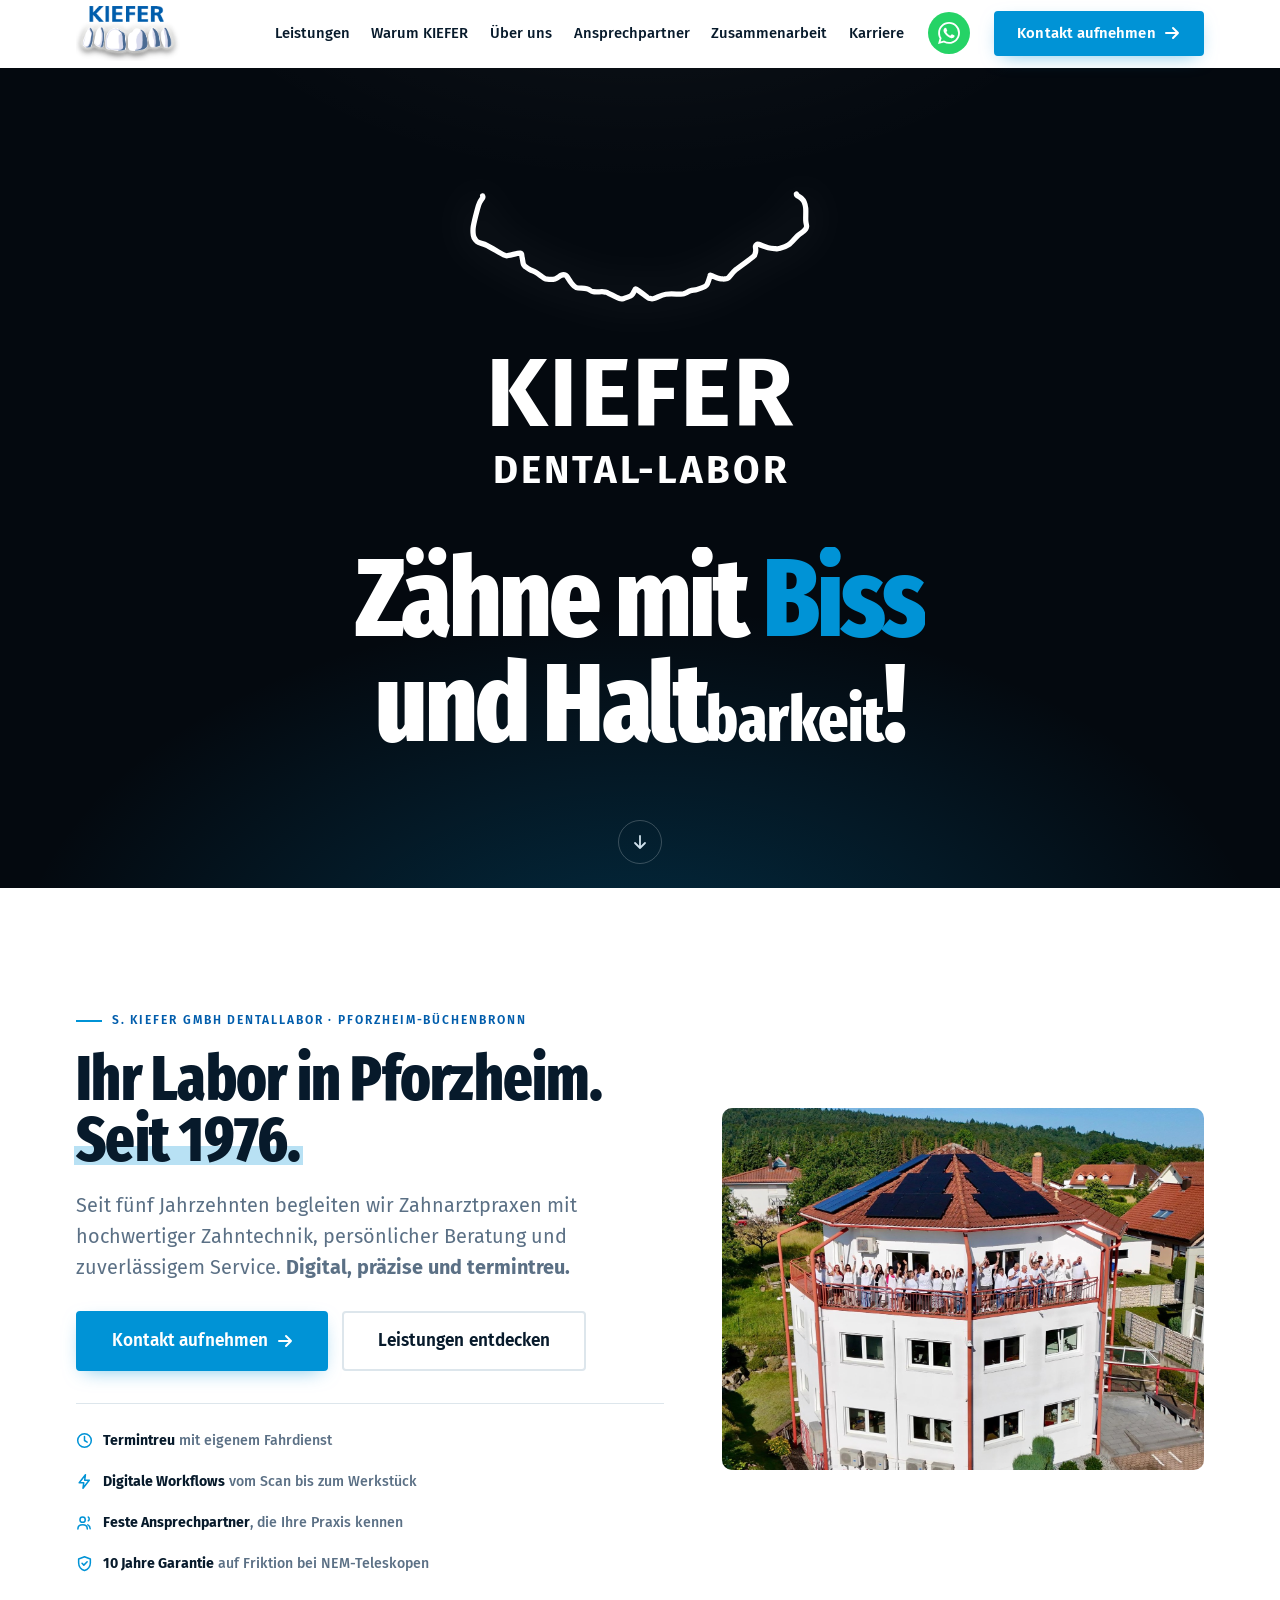
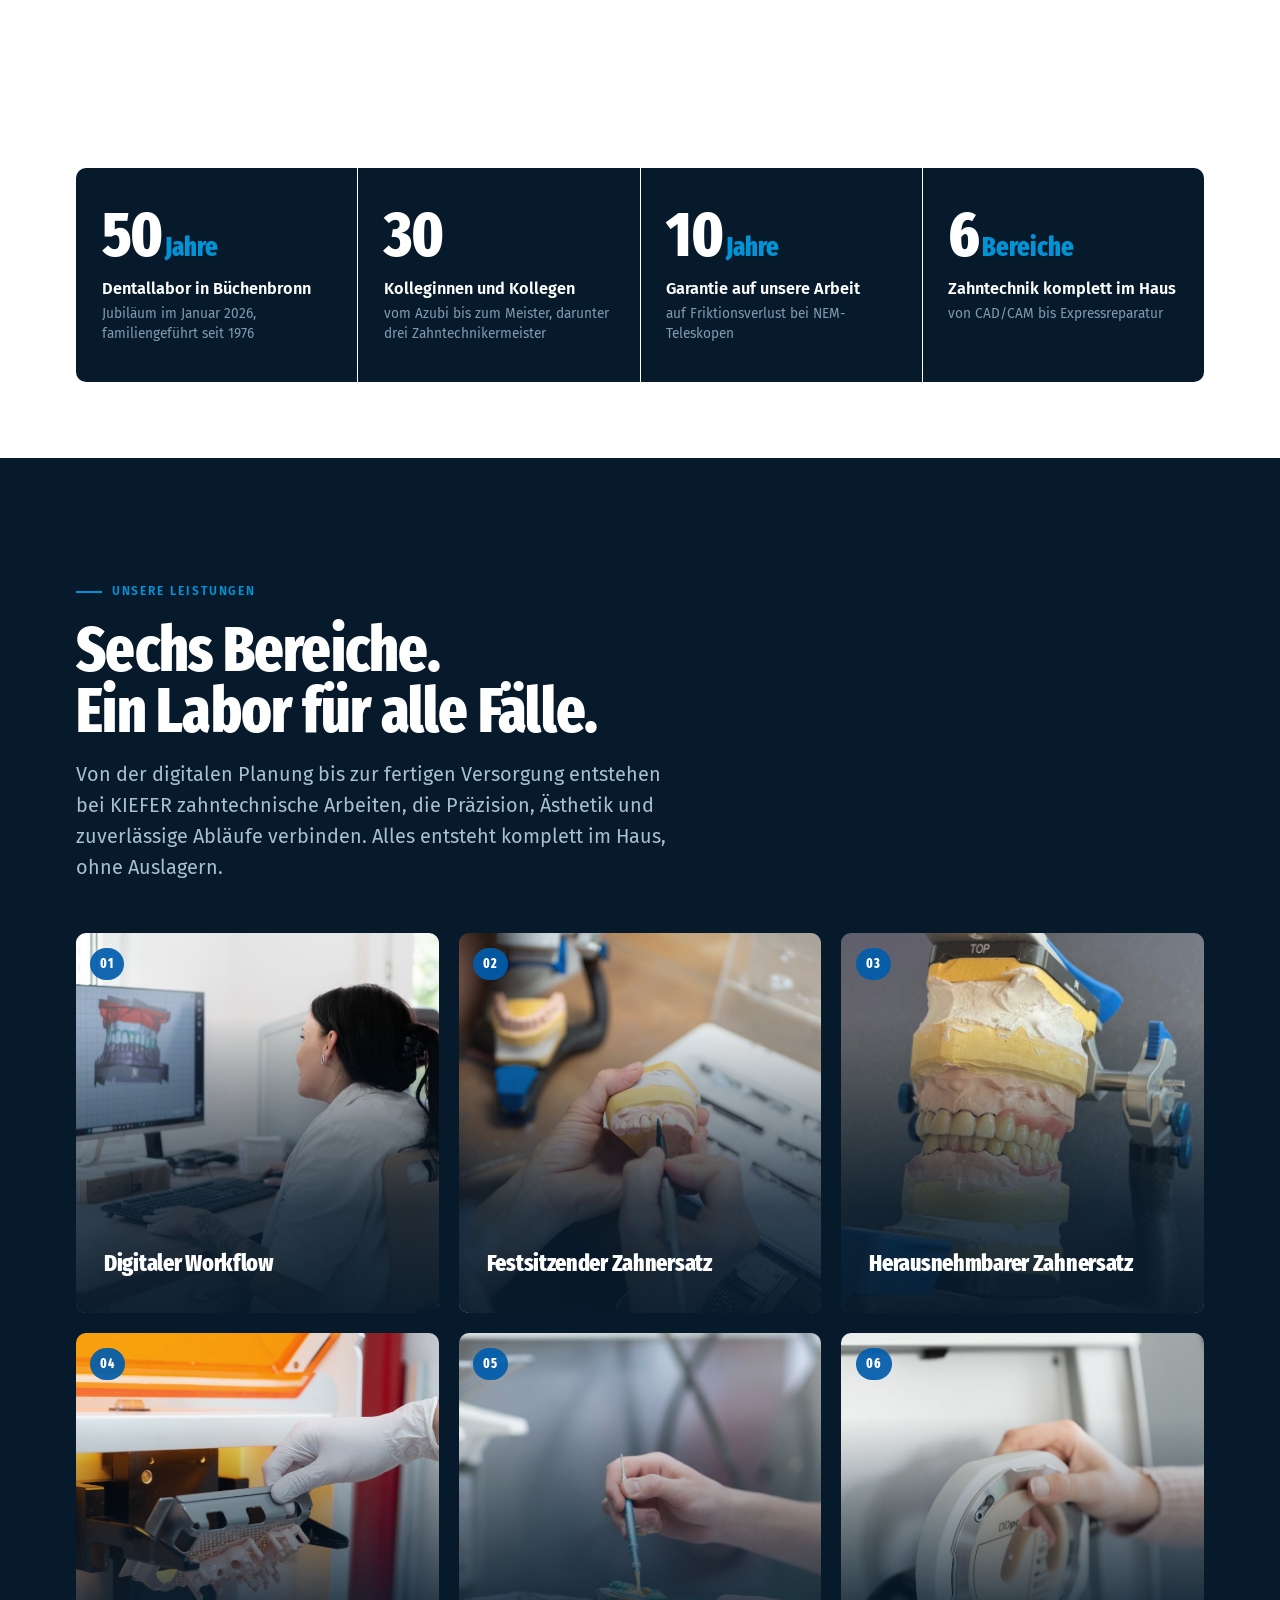
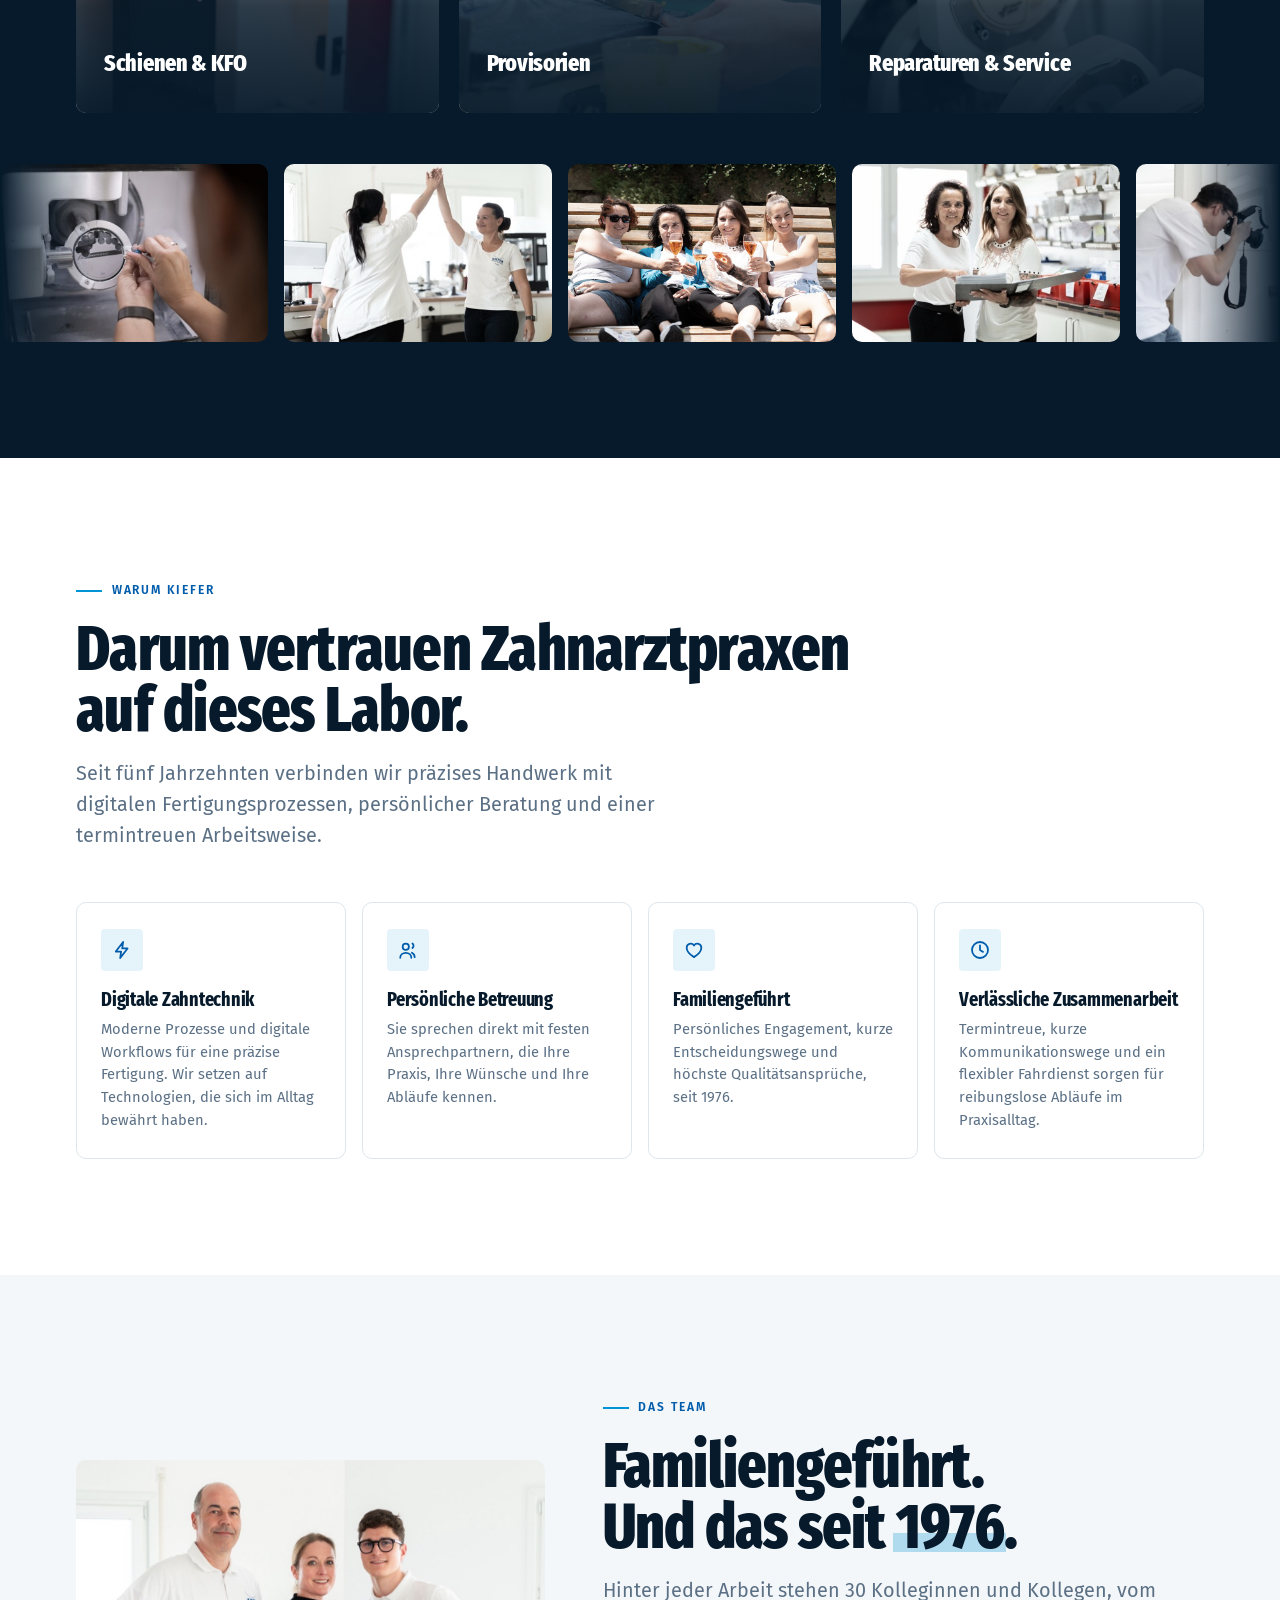
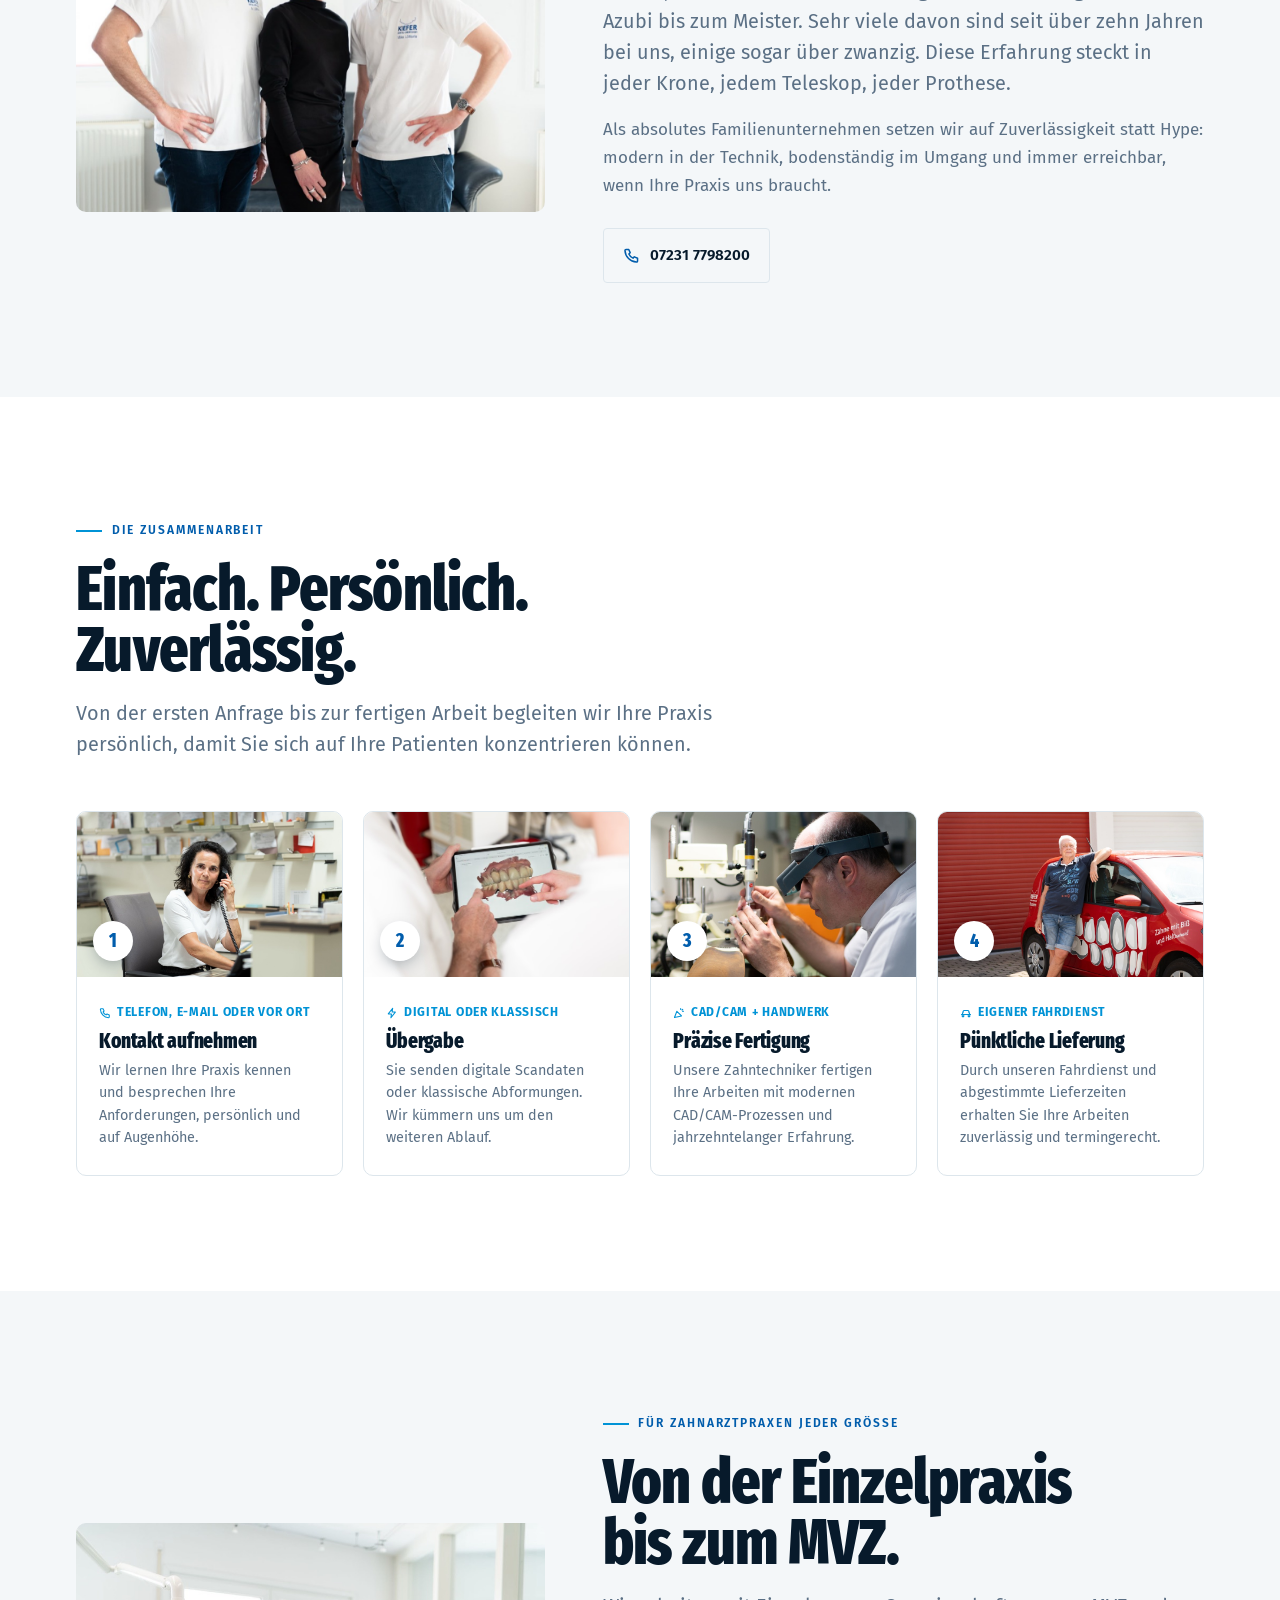
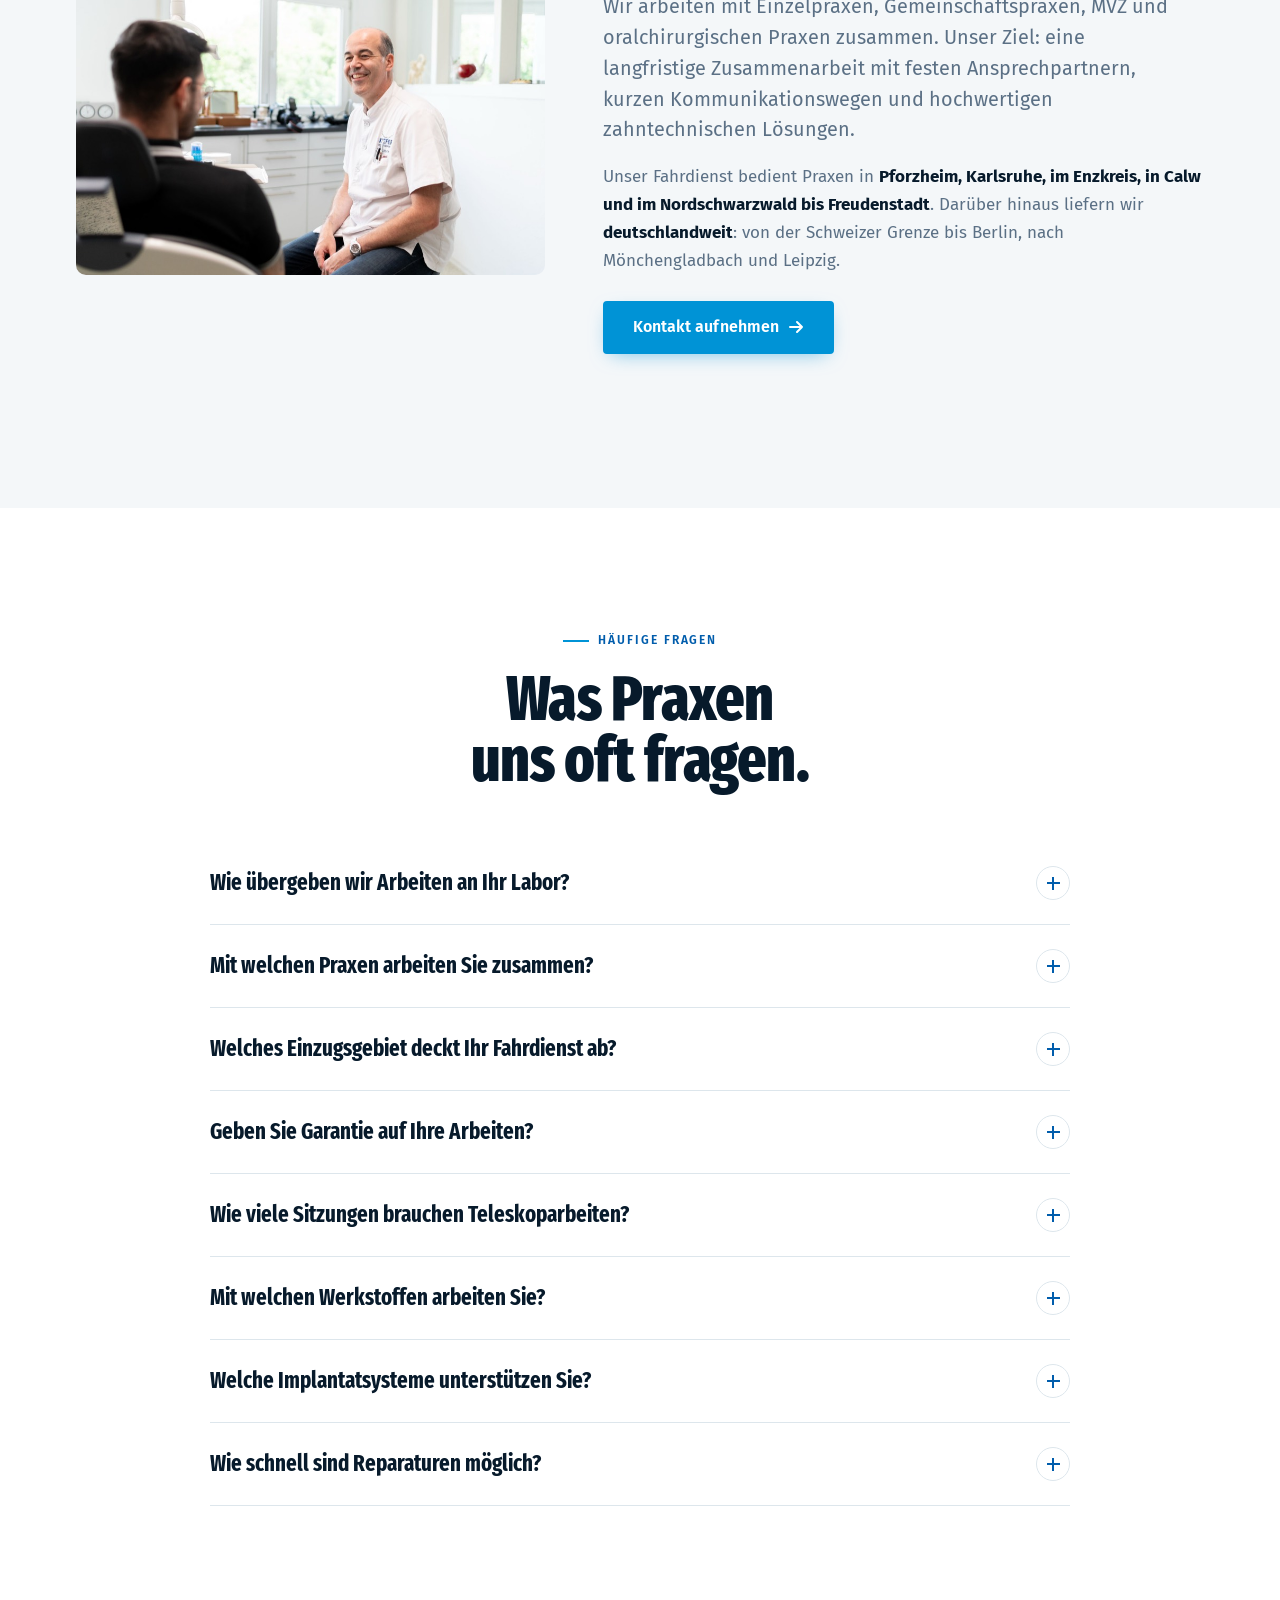
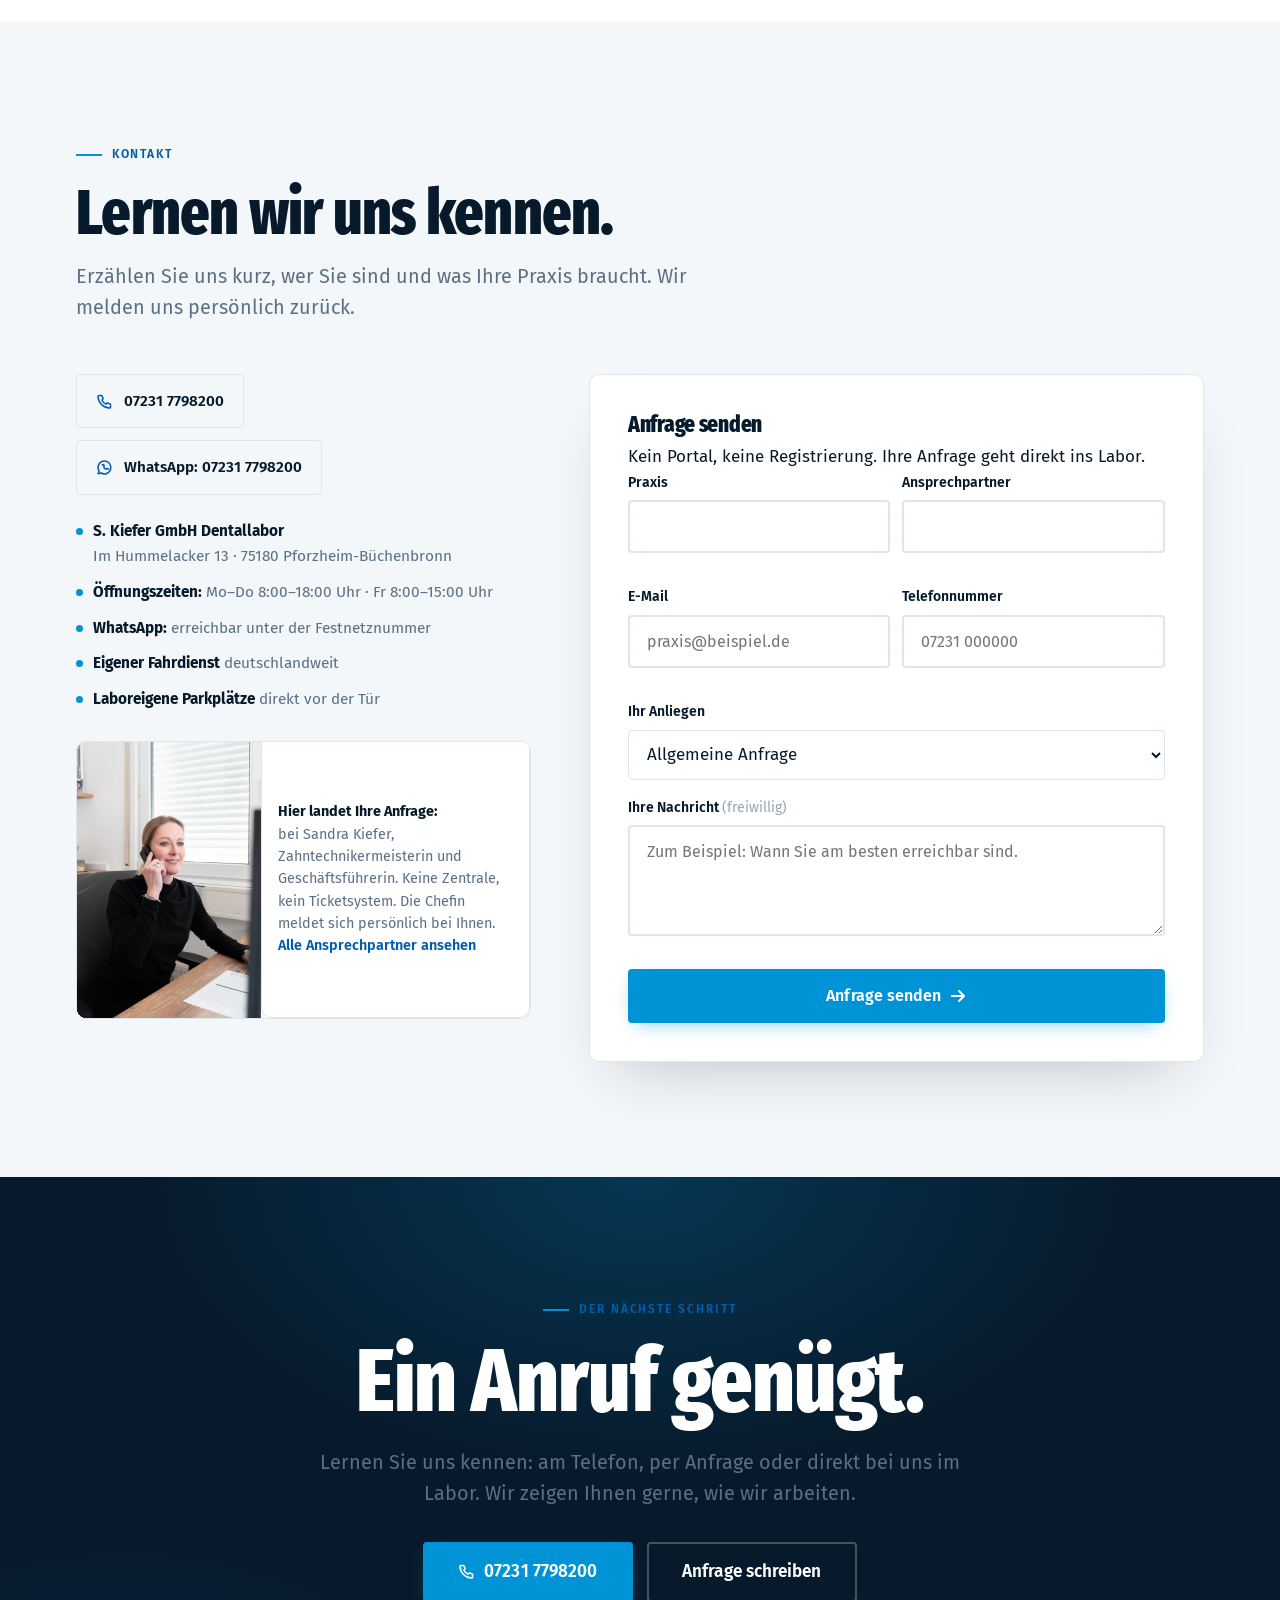
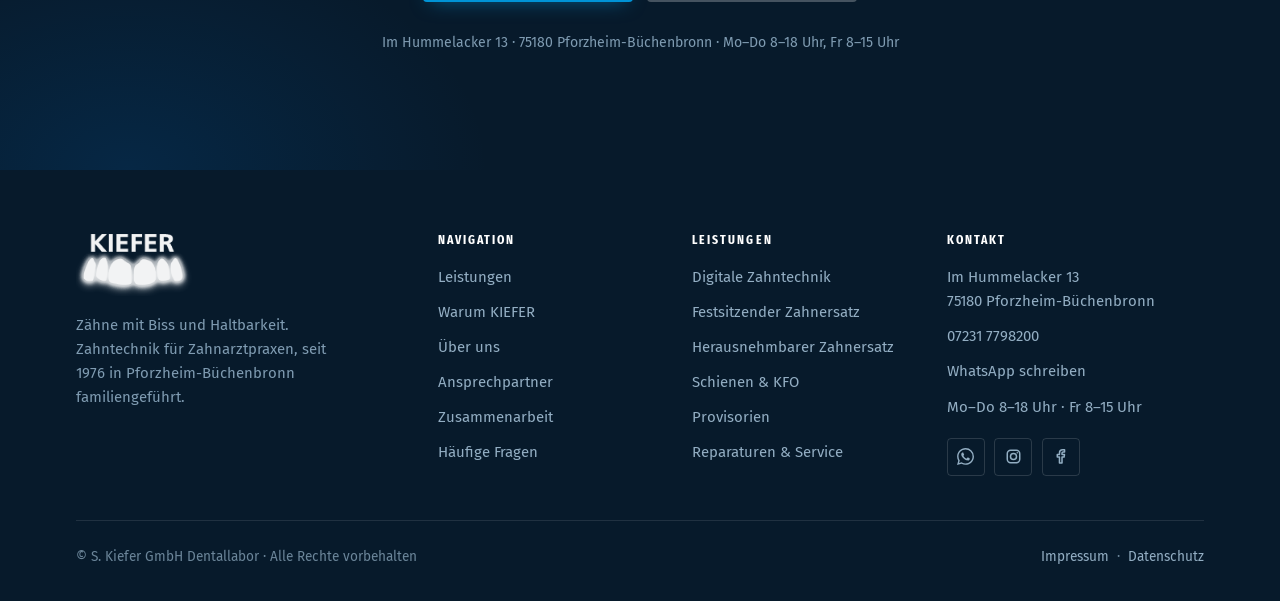
==== commit 3ffefcb4: "Entwurfs-Hinweis 'Vorschau-Modus' aus dem Kontaktformular entfernt Der blaue Kasten stammte aus der " ====
--- a/website/index.html
+++ b/website/index.html
@@ -553,7 +553,13 @@
       </div>
 
       <div class="kontakt__karte">
-        <form id="kontaktformular" novalidate>
+        <form id="kontaktformular" novalidate action="kontakt.php" method="post">
+          <!-- Honigtopf: fuer Menschen unsichtbar. Nur Roboter fuellen das aus. -->
+          <div class="honigtopf" aria-hidden="true">
+            <label for="k-website">Webseite (bitte frei lassen)</label>
+            <input id="k-website" name="website" type="text" tabindex="-1" autocomplete="off">
+          </div>
+          <input type="hidden" name="zeit" id="k-zeit" value="">
           <h3>Anfrage senden</h3>
           <p>Kein Portal, keine Registrierung. Ihre Anfrage geht direkt ins Labor.</p>
 
@@ -599,11 +605,6 @@
             <textarea id="k-nachricht" name="nachricht" rows="4" placeholder="Zum Beispiel: Wann Sie am besten erreichbar sind."></textarea>
           </div>
 
-          <div class="demo-hinweis">
-            <svg width="16" height="16" viewBox="0 0 18 18" fill="none" stroke="currentColor" stroke-width="1.6" stroke-linecap="round" stroke-linejoin="round" aria-hidden="true"><circle cx="9" cy="9" r="7.2"/><path d="M9 8.4v4.2M9 5.6v.1"/></svg>
-            <span><b>Vorschau-Modus:</b> Diese Seite läuft noch lokal. Beim Absenden öffnet sich Ihr E-Mail-Programm mit der fertigen Anfrage. Sobald die Seite online ist, geht die Anfrage direkt ins Postfach des Labors.</span>
-          </div>
-
           <button class="btn btn--cta btn--voll" type="submit" style="margin-top:1.1rem">Anfrage senden <svg class="pfeil" width="16" height="16" viewBox="0 0 16 16" fill="none" aria-hidden="true"><path d="M2 8h12M9 3l5 5-5 5" stroke="currentColor" stroke-width="2" stroke-linecap="round" stroke-linejoin="round"/></svg></button>
         </form>
 
--- a/website/assets/css/style.css
+++ b/website/assets/css/style.css
@@ -2292,3 +2292,12 @@
   .sticky-bar { display: flex; }
   body { padding-bottom: 74px; }
 }
+
+
+/* Honigtopf gegen Roboter: fuer Menschen unsichtbar, fuer Vorleseprogramme
+   ausgeblendet (aria-hidden am Element), aber im Quelltext vorhanden. */
+.honigtopf {
+  position: absolute !important;
+  left: -9999px !important;
+  width: 1px; height: 1px; overflow: hidden;
+}
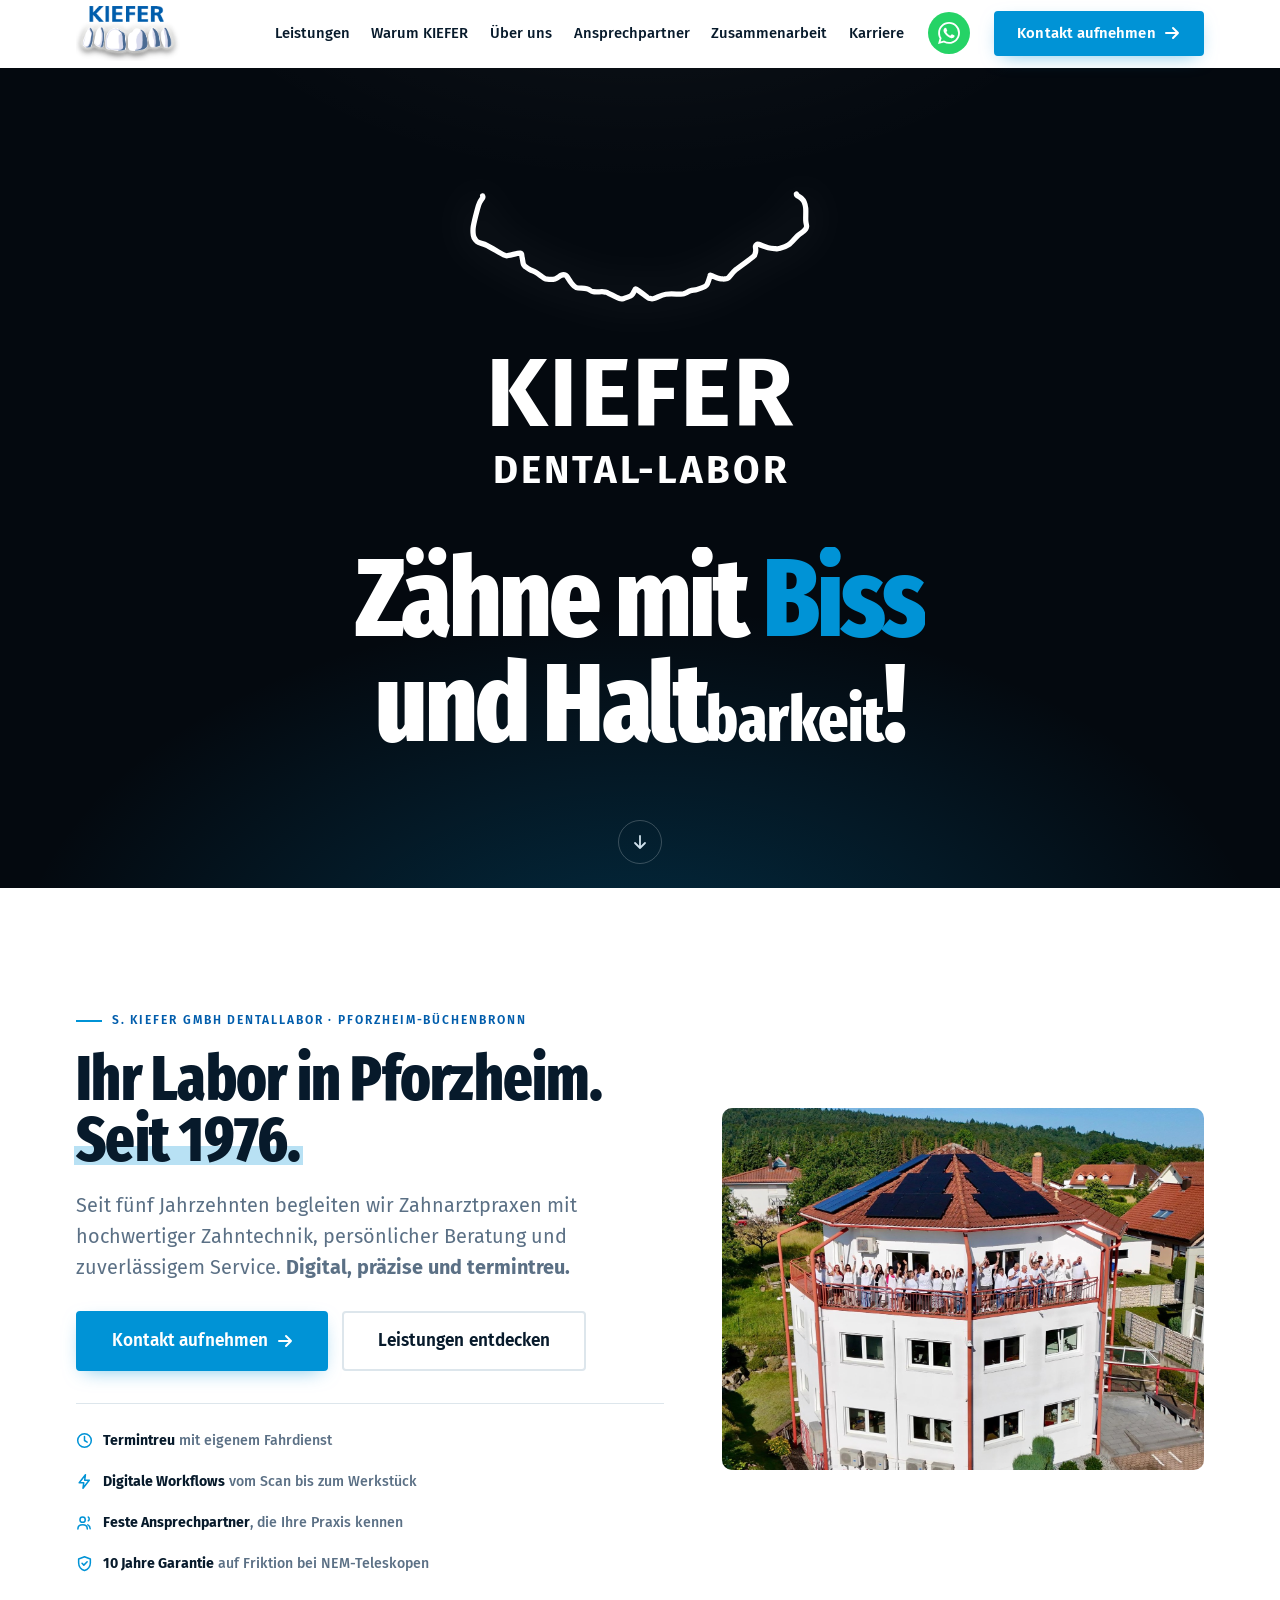
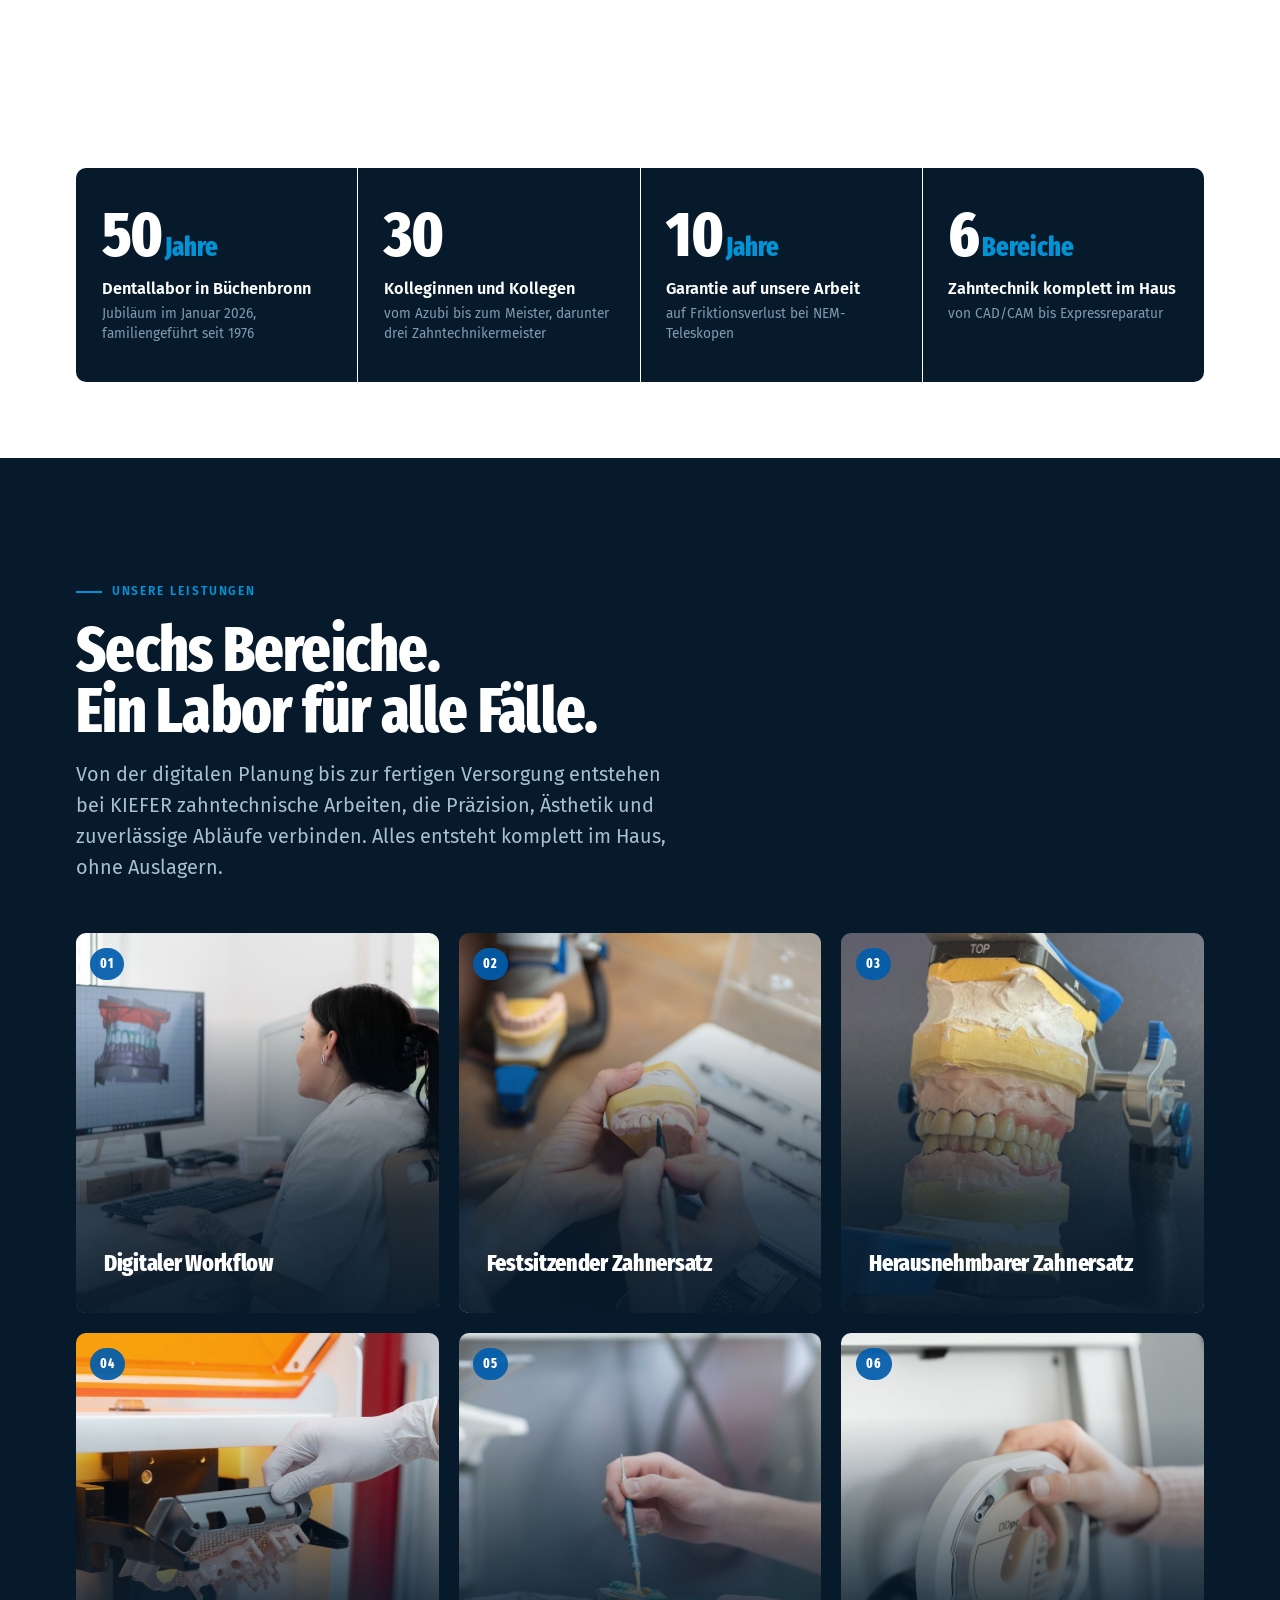
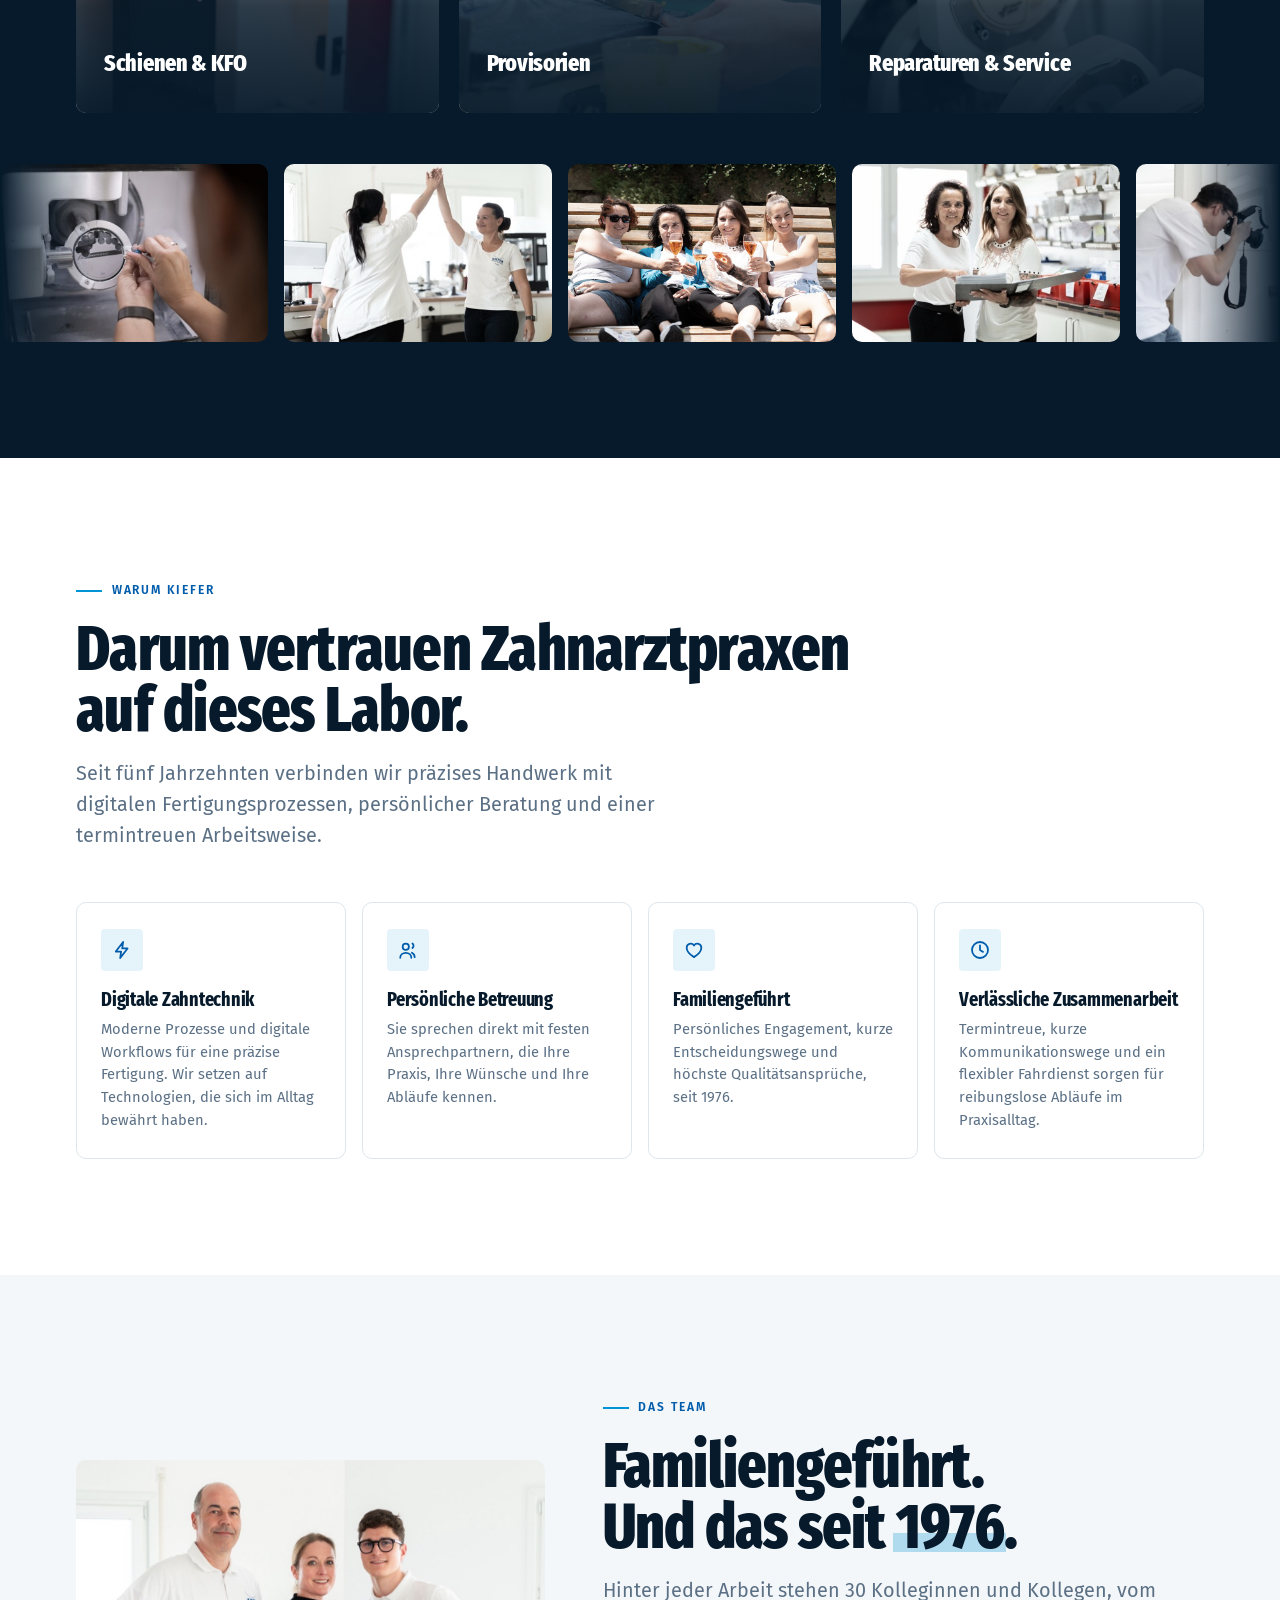
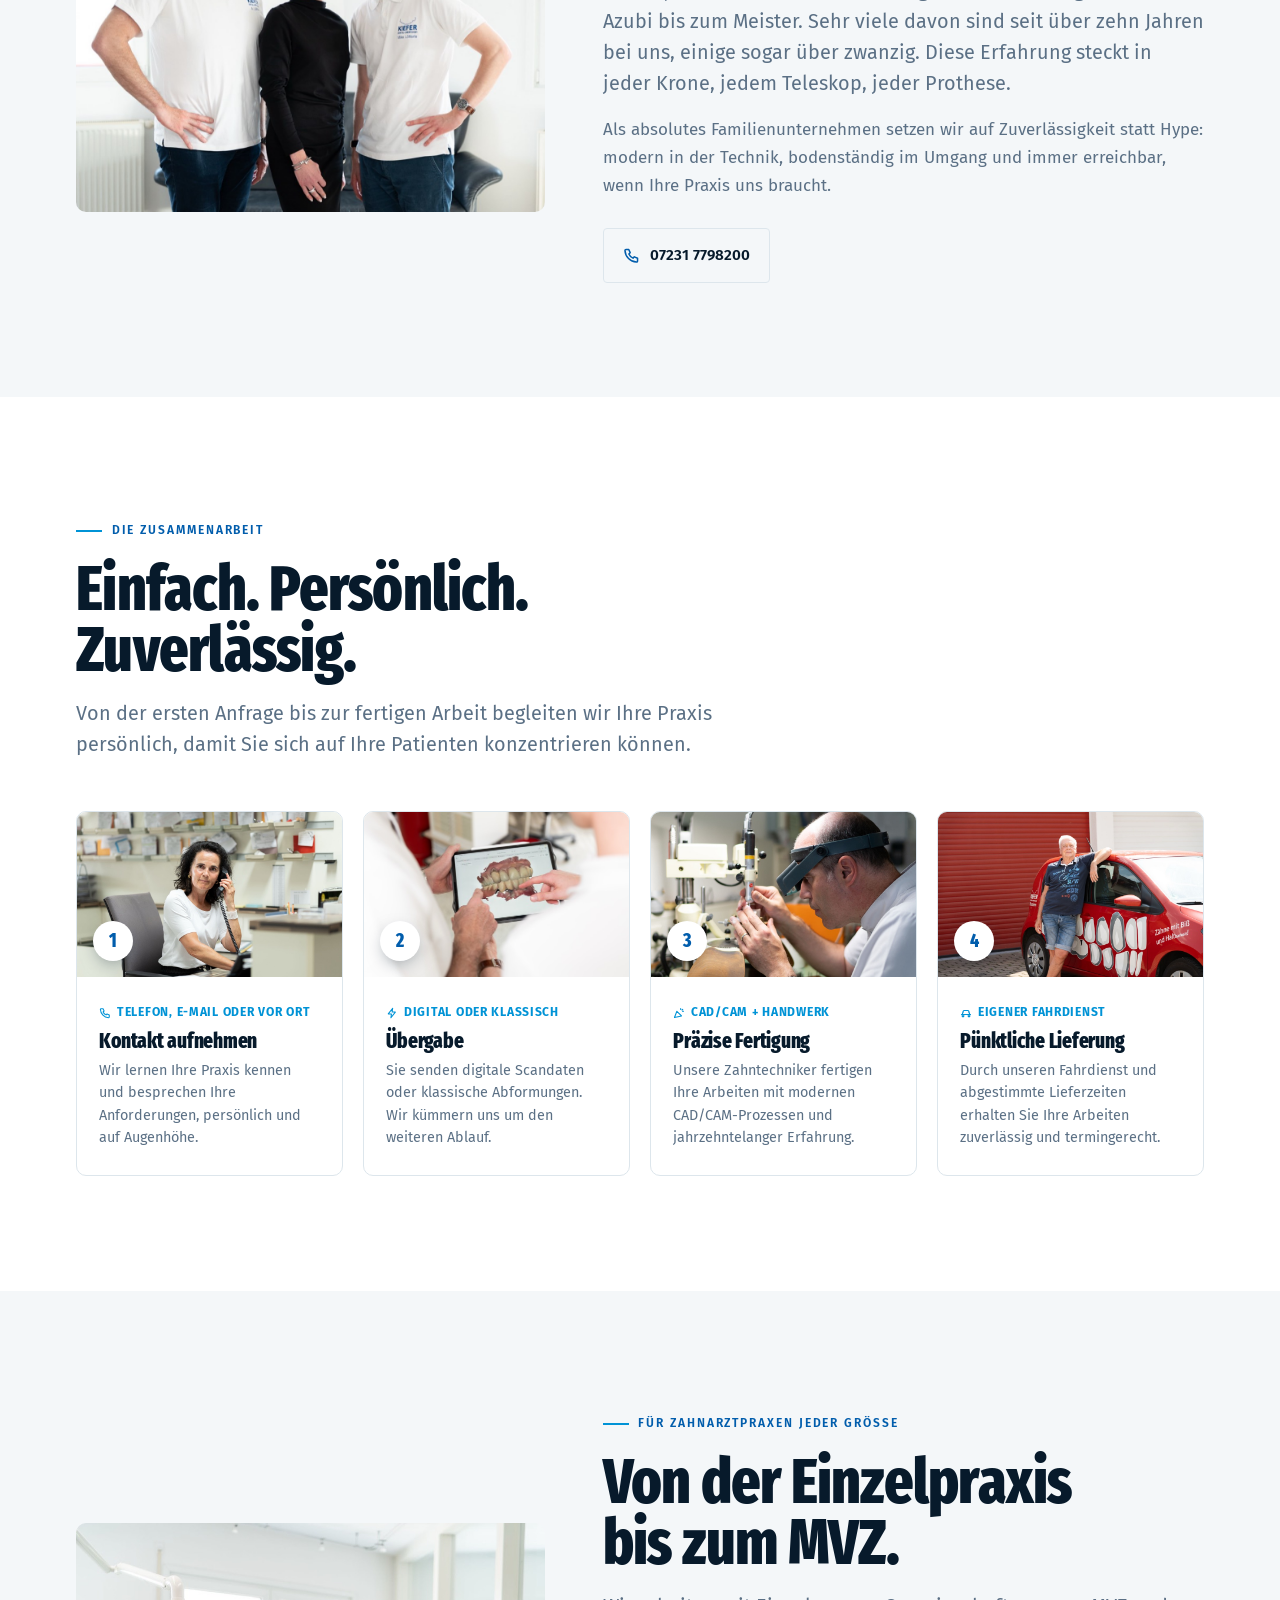
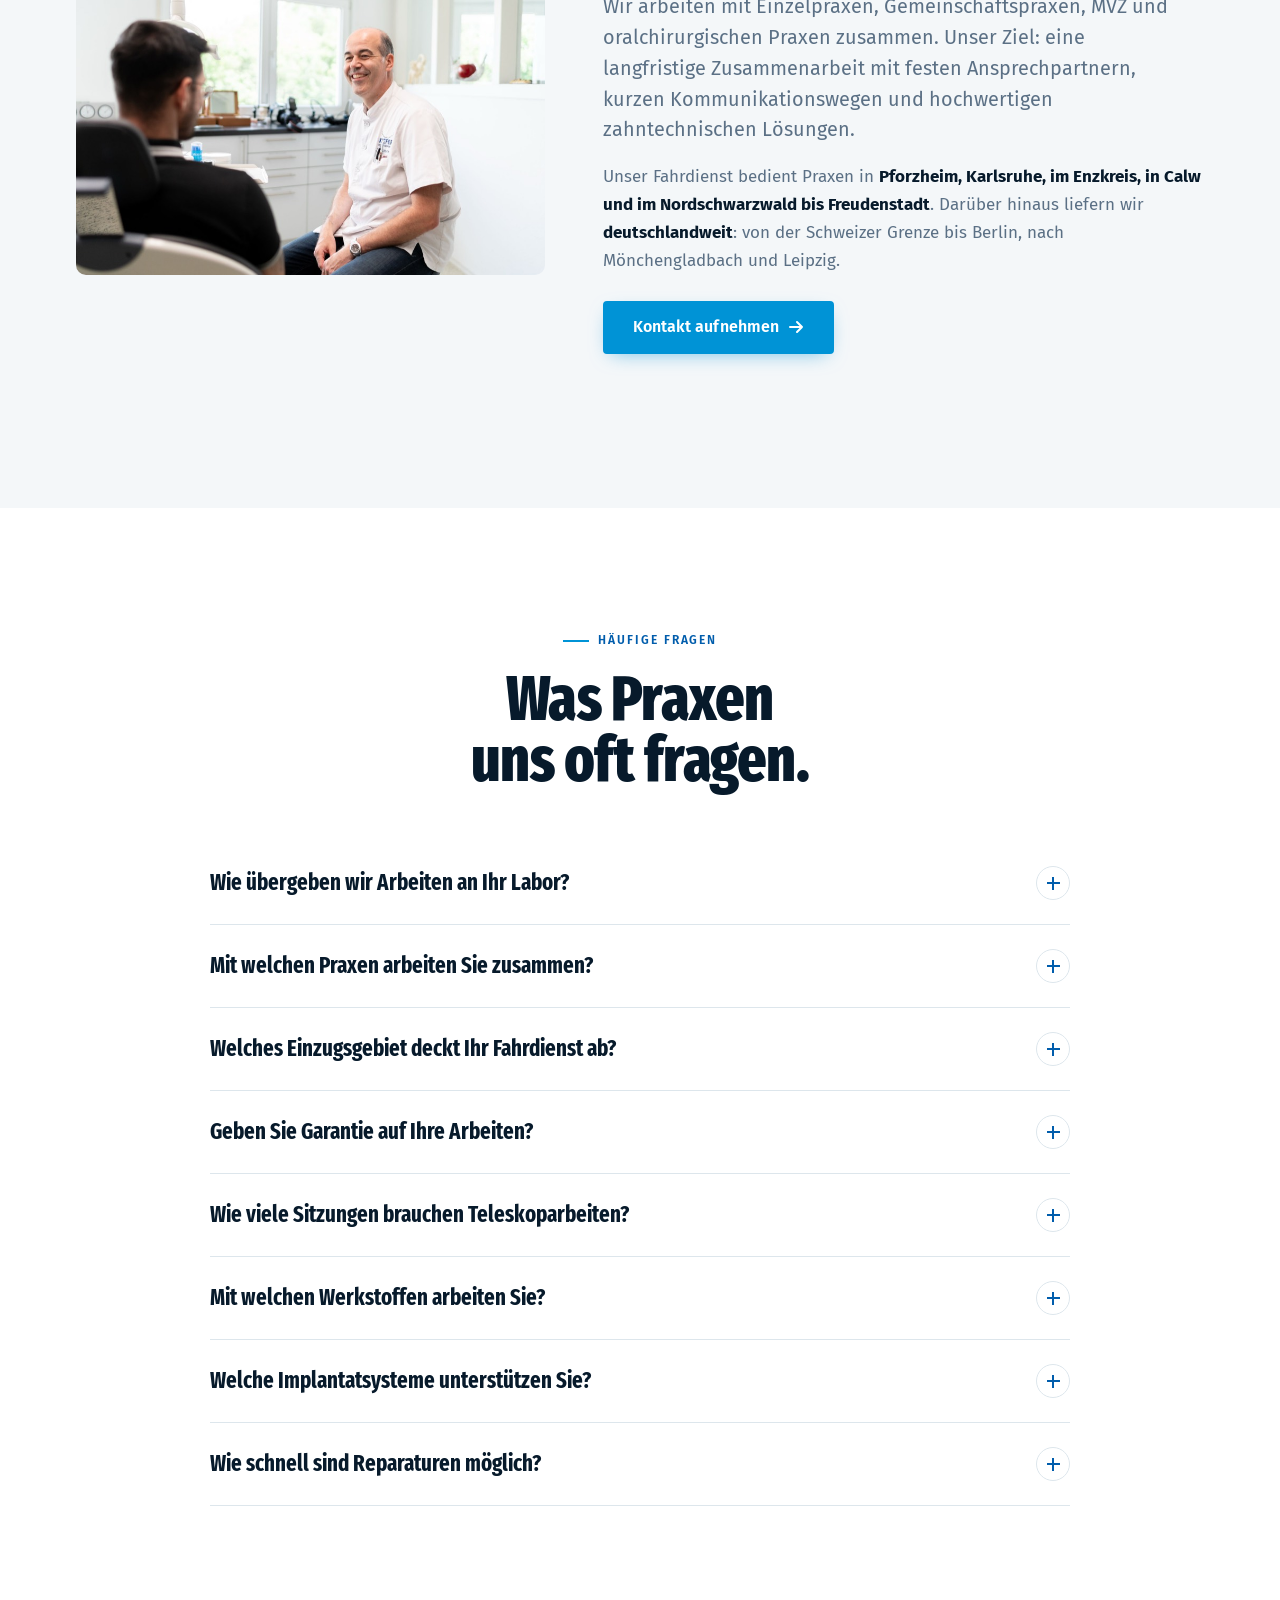
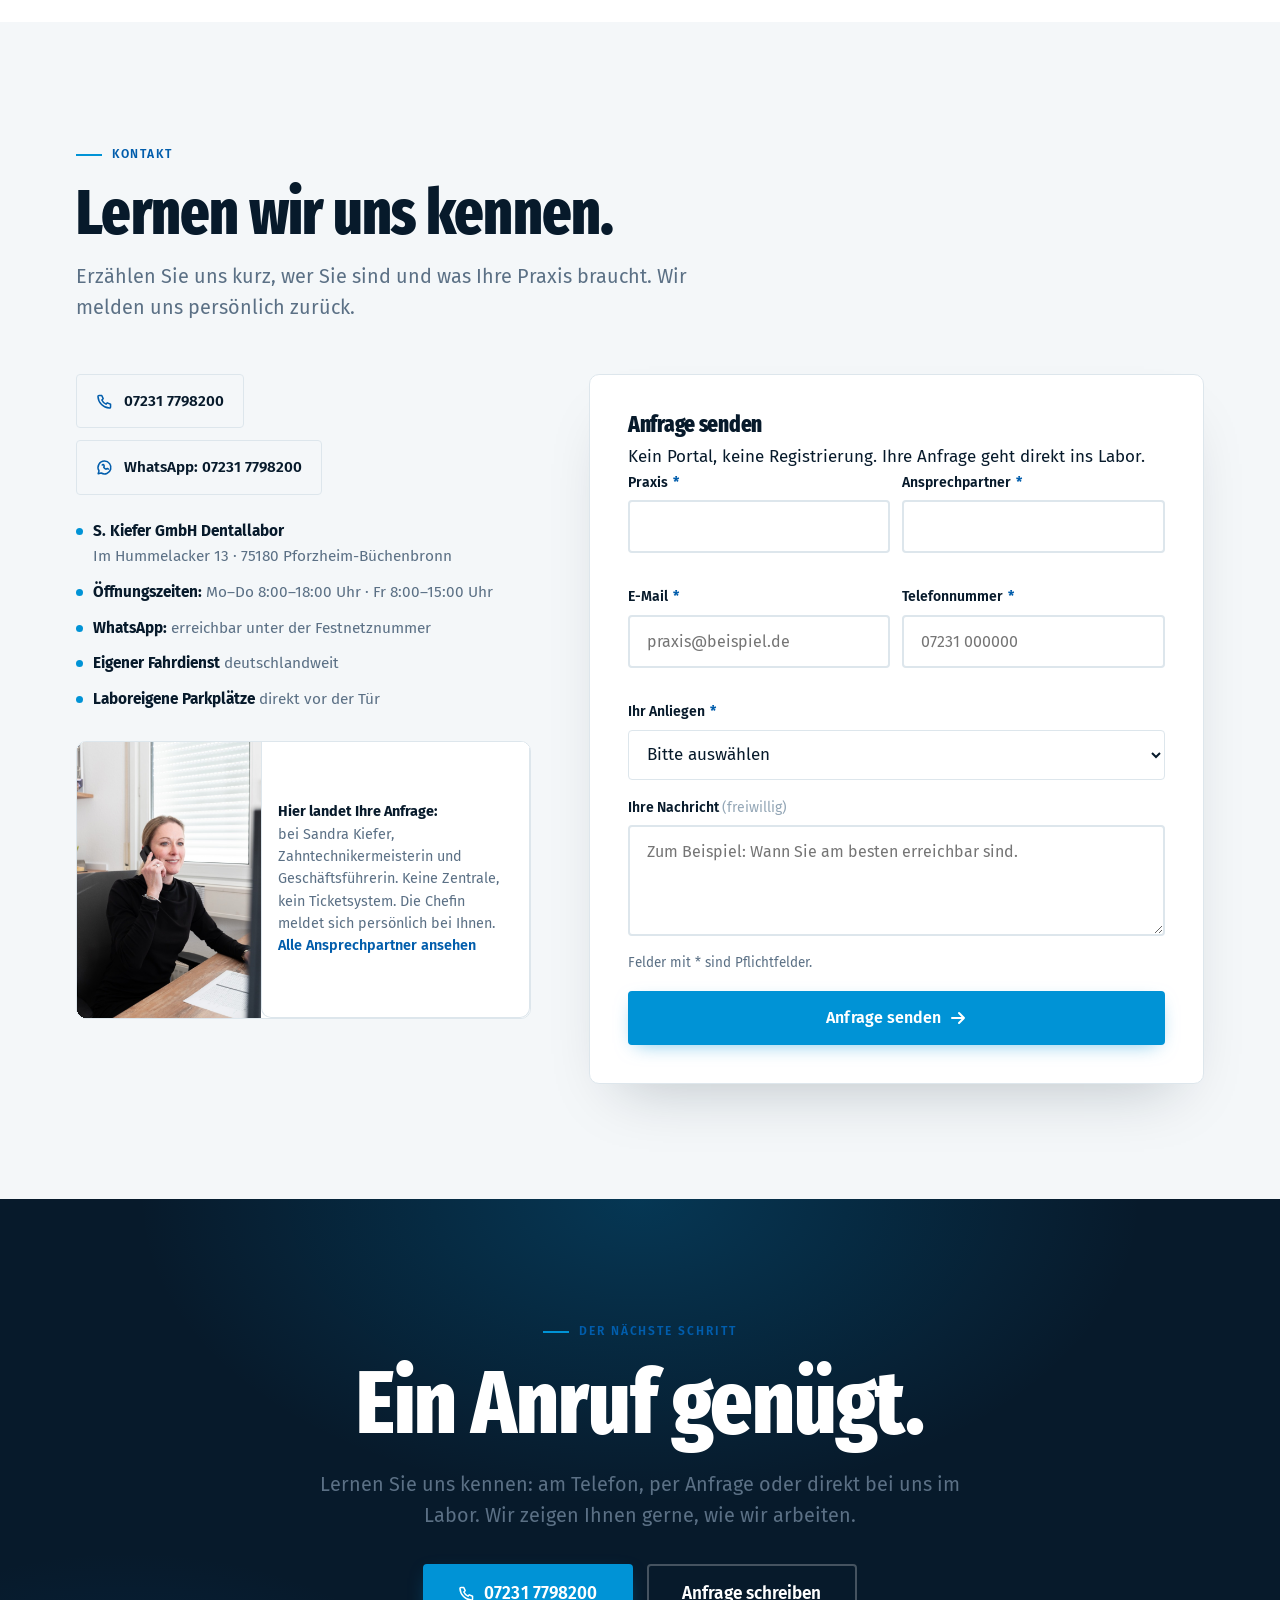
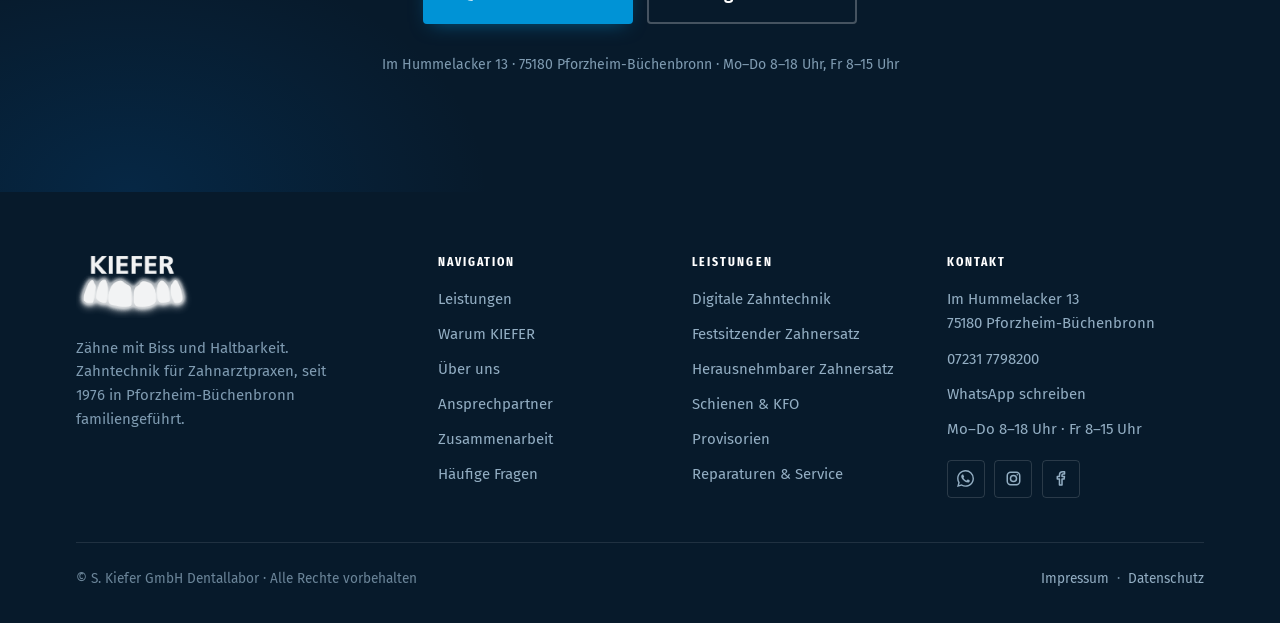
==== commit 043f95c1: "Kontaktformular: alle fuenf Felder sind jetzt Pflicht Praxis, Ansprechpartner, E-Mail, Telefonnummer" ====
--- a/website/index.html
+++ b/website/index.html
@@ -565,12 +565,12 @@
 
           <div class="feld feld--zwei">
             <div class="feld">
-              <label for="k-praxis">Praxis</label>
+              <label for="k-praxis">Praxis <span class="pflicht" aria-hidden="true">*</span></label>
               <input id="k-praxis" name="praxis" type="text" autocomplete="organization" required>
               <span class="fehler">Bitte tragen Sie den Namen Ihrer Praxis ein.</span>
             </div>
             <div class="feld">
-              <label for="k-name">Ansprechpartner</label>
+              <label for="k-name">Ansprechpartner <span class="pflicht" aria-hidden="true">*</span></label>
               <input id="k-name" name="name" type="text" autocomplete="name" required>
               <span class="fehler">Bitte tragen Sie einen Ansprechpartner ein.</span>
             </div>
@@ -578,20 +578,21 @@
 
           <div class="feld feld--zwei">
             <div class="feld">
-              <label for="k-email">E-Mail</label>
+              <label for="k-email">E-Mail <span class="pflicht" aria-hidden="true">*</span></label>
               <input id="k-email" name="email" type="email" inputmode="email" autocomplete="email" placeholder="praxis@beispiel.de" required>
               <span class="fehler">Bitte geben Sie eine E-Mail-Adresse an.</span>
             </div>
             <div class="feld">
-              <label for="k-telefon">Telefonnummer</label>
+              <label for="k-telefon">Telefonnummer <span class="pflicht" aria-hidden="true">*</span></label>
               <input id="k-telefon" name="telefon" type="tel" inputmode="tel" autocomplete="tel" placeholder="07231 000000" required>
               <span class="fehler">Bitte geben Sie eine Telefonnummer an.</span>
             </div>
           </div>
 
           <div class="feld">
-            <label for="k-anliegen">Ihr Anliegen</label>
-            <select id="k-anliegen" name="anliegen">
+            <label for="k-anliegen">Ihr Anliegen <span class="pflicht" aria-hidden="true">*</span></label>
+            <select id="k-anliegen" name="anliegen" required>
+              <option value="" selected disabled>Bitte auswählen</option>
               <option value="Allgemeine Anfrage">Allgemeine Anfrage</option>
               <option value="Digitale Zusammenarbeit / Scandaten">Digitale Zusammenarbeit / Scandaten</option>
               <option value="Reparatur / Expressservice">Reparatur / Expressservice</option>
@@ -605,6 +606,8 @@
             <textarea id="k-nachricht" name="nachricht" rows="4" placeholder="Zum Beispiel: Wann Sie am besten erreichbar sind."></textarea>
           </div>
 
+          <p class="pflicht-hinweis">Felder mit <span aria-hidden="true">*</span><span class="nur-vorlese">Stern</span> sind Pflichtfelder.</p>
+
           <button class="btn btn--cta btn--voll" type="submit" style="margin-top:1.1rem">Anfrage senden <svg class="pfeil" width="16" height="16" viewBox="0 0 16 16" fill="none" aria-hidden="true"><path d="M2 8h12M9 3l5 5-5 5" stroke="currentColor" stroke-width="2" stroke-linecap="round" stroke-linejoin="round"/></svg></button>
         </form>
 
@@ -613,10 +616,20 @@
             <svg width="34" height="34" viewBox="0 0 18 18" fill="none" stroke="currentColor" stroke-width="1.8" stroke-linecap="round" stroke-linejoin="round" aria-hidden="true"><path d="m3.8 9.4 3.4 3.4 7-7.2"/></svg>
           </div>
           <h3>Vielen Dank!</h3>
-          <p>Ihre Anfrage ist fertig. Wir melden uns persönlich bei Ihnen.</p>
+          <p>Ihre Anfrage ist bei uns angekommen. Wir melden uns persönlich bei Ihnen,
+          in der Regel noch am selben Werktag.</p>
           <dl class="zusammenfassung" id="kontakt-zusammenfassung"></dl>
-          <button class="btn btn--cta btn--voll" type="button" id="kopieren">Anfrage als Text kopieren</button>
-          <p style="margin-top:.9rem;font-size:.88rem"><a href="#" id="mail-nochmal" style="color:var(--blau);font-weight:600">E-Mail-Programm nochmal öffnen</a></p>
+          <p style="margin-top:1.1rem;font-size:.92rem;color:var(--grau)">
+            Sie brauchen es eilig? Rufen Sie uns an:
+            <a href="tel:+4972317798200" style="color:var(--blau);font-weight:600">07231 7798200</a>
+          </p>
+          <!-- Nur sichtbar, wenn der Versand ueber den Server nicht geklappt hat.
+               app.js blendet den Block dann ein. -->
+          <div id="kontakt-ersatzweg" hidden>
+            <p style="margin-top:1.1rem;font-size:.88rem">Falls etwas schiefgegangen ist:</p>
+            <button class="btn btn--geist btn--voll" type="button" id="kopieren">Anfrage als Text kopieren</button>
+            <p style="margin-top:.7rem;font-size:.88rem"><a href="#" id="mail-nochmal" style="color:var(--blau);font-weight:600">Anfrage per E-Mail-Programm senden</a></p>
+          </div>
         </div>
       </div>
     </div>
--- a/website/assets/css/style.css
+++ b/website/assets/css/style.css
@@ -2301,3 +2301,12 @@
   left: -9999px !important;
   width: 1px; height: 1px; overflow: hidden;
 }
+
+
+/* Pflichtfelder im Kontaktformular */
+.pflicht { color: var(--blau); font-weight: 700; margin-left: 2px; }
+.pflicht-hinweis { margin-top: .9rem; font-size: .84rem; color: var(--grau); }
+.nur-vorlese {
+  position: absolute; width: 1px; height: 1px; overflow: hidden;
+  clip: rect(0 0 0 0); white-space: nowrap;
+}
